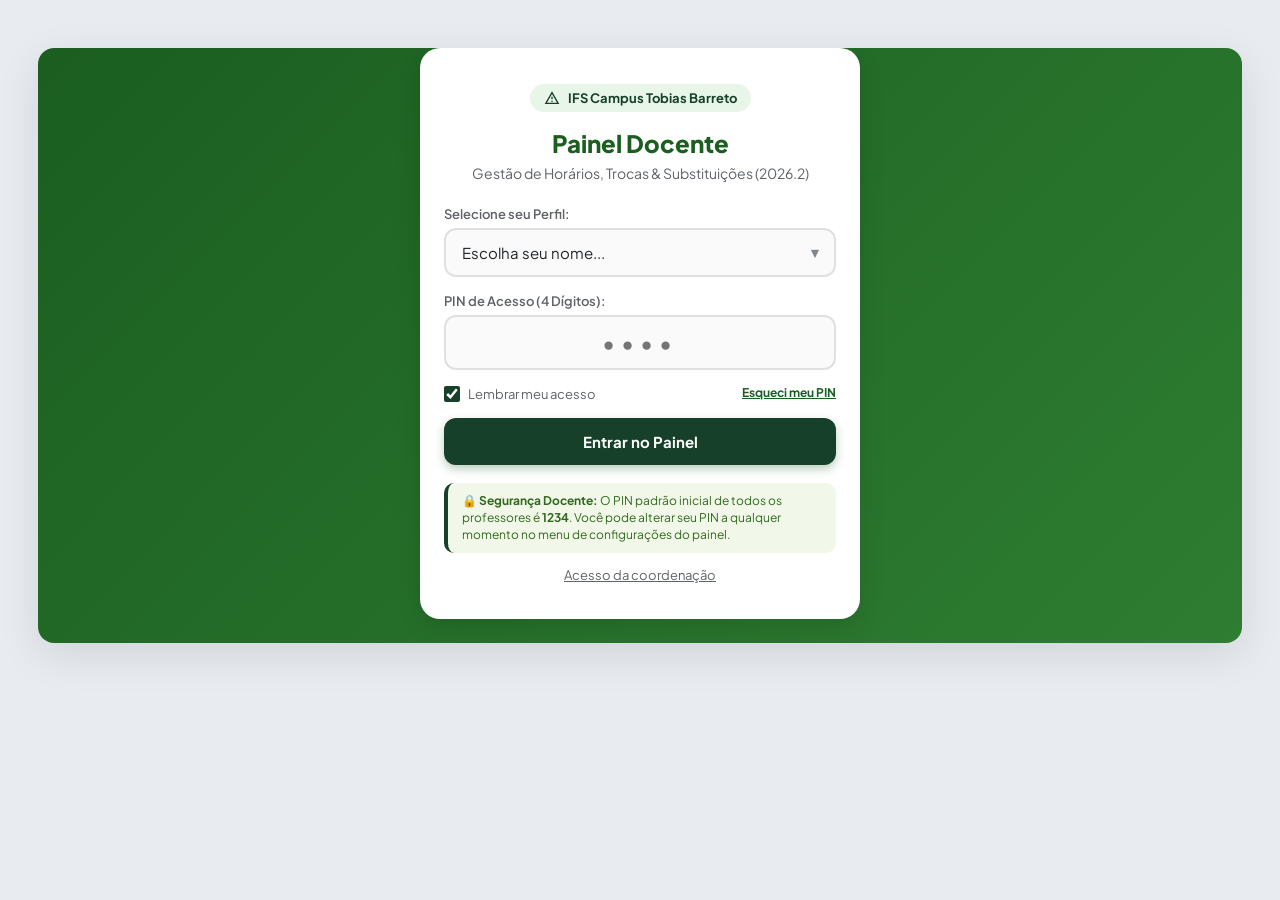
==== index.html @ c9fd5a3e "Nova interface (modelo A institucional): menu lateral, abas e barra inferior responsivos (v4.52) Co-" ====
<!DOCTYPE html>
<html lang="pt-BR">
<head>
  <meta charset="UTF-8">
  <meta name="viewport" content="width=device-width, initial-scale=1.0, maximum-scale=1.0, user-scalable=no, viewport-fit=cover">
  <meta name="theme-color" content="#1b5e20">
  <meta name="apple-mobile-web-app-capable" content="yes">
  <meta name="apple-mobile-web-app-status-bar-style" content="black-translucent">
  <meta name="apple-mobile-web-app-title" content="Horários IFS">
  <title>Painel Docente - IFS Campus Tobias Barreto</title>
  
  <link rel="icon" id="faviconLink" type="image/png" href="./icons/icon-192.png">
  <link rel="manifest" href="./manifest.json">
  <link rel="apple-touch-icon" href="./icons/icon-192.png">
  <link rel="stylesheet" href="./styles.css?v=4.52">
<link rel="preconnect" href="https://fonts.googleapis.com"><link rel="stylesheet" href="https://fonts.googleapis.com/css2?family=Plus+Jakarta+Sans:wght@400;500;600;700;800&display=swap">
</head>
<body>

<div class="app-container">

  <!-- ===================================================================== -->
  <!-- TELA 1: IDENTIFICAÇÃO E LOGIN COM SISTEMA DE PIN                      -->
  <!-- ===================================================================== -->
  <section id="tela-login">
    <div class="login-card">
      <div class="login-badge">
        <svg viewBox="0 0 24 24" fill="currentColor">
          <path d="M12 2L1 21h22L12 2zm0 3.99L19.53 19H4.47L12 5.99zM11 10h2v4h-2zm0 6h2v2h-2z"/>
        </svg>
        <span>IFS Campus Tobias Barreto</span>
      </div>
      
      <h1 class="login-title">Painel Docente</h1>
      <p class="login-subtitle">Gestão de Horários, Trocas & Substituições (2026.2)</p>

      <div id="erroLogin" class="error-text"></div>

      <div class="form-group">
        <label class="form-label" for="loginProf">Selecione seu Perfil:</label>
        <div class="select-wrapper">
          <select id="loginProf" class="custom-select">
            <option value="" disabled selected>Escolha seu nome...</option>
            <option value="Eber">Prof. Eber (Você)</option>
            <option value="Adriano">Prof. Adriano</option>
            <option value="Alex">Prof. Alex</option>
            <option value="Alyrio">Prof. Alyrio</option>
            <option value="Ângelo">Prof. Ângelo</option>
            <option value="Christiano">Prof. Christiano</option>
            <option value="Claifton">Prof. Claifton</option>
            <option value="Elliot">Prof. Elliot</option>
            <option value="Emerson">Prof. Emerson</option>
            <option value="Érica Delfino">Profa. Érica Delfino</option>
            <option value="Eric">Prof. Eric</option>
            <option value="Felippe">Prof. Felippe</option>
            <option value="Fernanda">Profa. Fernanda</option>
            <option value="Grayce">Profa. Grayce</option>
            <option value="Pedro Ernesto">Prof. Pedro Ernesto</option>
            <option value="Pedro Goes">Prof. Pedro Goes</option>
            <option value="Luiz Rafael Freitas">Prof. Luiz Rafael Freitas</option>
            <option value="Raisa">Profa. Raisa</option>
            <option value="Sanderson">Prof. Sanderson</option>
            <option value="Sérgio">Prof. Sérgio</option>
            <option value="Vinicius">Prof. Vinicius</option>
            <option value="Vitor">Prof. Vitor</option>
            <option value="Weder">Prof. Weder</option>
            <option value="Welkson">Prof. Welkson</option>
          </select>
        </div>
      </div>

      <div class="form-group">
        <label class="form-label" for="pinInput">PIN de Acesso (4 Dígitos):</label>
        <div class="pin-field-container">
          <input type="password" id="pinInput" class="pin-input" placeholder="••••" maxlength="6" inputmode="numeric">
          <div style="display: flex; justify-content: space-between; align-items: center; margin-top: 4px;">
            <label class="checkbox-label">
              <input type="checkbox" id="lembrarAcesso" checked>
              <span>Lembrar meu acesso</span>
            </label>
            <button type="button" id="btnEsqueciPin" style="background: none; border: none; color: #1b5e20; font-size: 12px; font-weight: 700; cursor: pointer; text-decoration: underline;">
              Esqueci meu PIN
            </button>
          </div>
        </div>
      </div>

      <button type="button" id="btnLogin" class="btn-primary">Entrar no Painel</button>

      <div class="login-info-box">
        🔒 <strong>Segurança Docente:</strong> O PIN padrão inicial de todos os professores é <strong>1234</strong>. Você pode alterar seu PIN a qualquer momento no menu de configurações do painel.
      </div>
      <p style="text-align:center;margin-top:14px;font-size:13px"><a href="./admin.html" style="color:#5f6368">Acesso da coordenação</a></p>
    </div>
  </section>


  <!-- ===================================================================== -->
  <!-- TELA 2: PAINEL PRINCIPAL DO DOCENTE                                   -->
  <!-- ===================================================================== -->
  <section id="tela-painel">
    
    <!-- Header e Navegação Unificados (Sticky sem sobreposição) -->
    <div class="header-nav-sticky-wrapper">
      <!-- Cabeçalho -->
      <header class="app-header">
        <div class="header-top">
          <div class="brand-info">
            <h1>Painel Docente • IFS</h1>
            <p>Campus Tobias Barreto</p>
          </div>
          
          <div class="user-status">
            <button type="button" id="btnNotificacoesGlobal" class="btn-header-notif" title="Ver Central de Mudanças e Alertas" aria-label="Notificações e Mudanças">
              <span>🔔</span>
              <span id="badgeMudancasGlobal" class="badge-notif-counter" style="display:none;">0</span>
            </button>
            <button type="button" id="btnOpenSettings" class="btn-header-action" title="Configurações e E-mails">⚙️</button>
            <button type="button" id="btnLogout" class="btn-header-action" title="Sair da Conta">Sair</button>
          </div>
        </div>

        <!-- Barra de Sincronização -->
        <div class="sync-bar">
          <div class="sync-status">
            <span id="syncDot" class="sync-dot"></span>
            <span id="syncText">Sincronizado</span>
          </div>
          <div>
            <span id="nomeUsuarioLogado" style="font-weight: 600; margin-right: 6px;">Prof. Eber</span>
            <button type="button" id="btnManualRefresh" class="btn-refresh">Atualizar</button>
          </div>
        </div>
      </header>

      <!-- Banner Global de Alerta -->
      <div id="alertBanner" class="alert-banner">
        <div class="alert-banner-content">
          <div class="alert-pulse-badge" id="countAlertas">0</div>
          <span id="textoAlertBanner">Aulas disponíveis para substituição!</span>
        </div>
        <button type="button" id="btnVerAlertas" class="btn-view-alert">Ver Aulas</button>
      </div>

      <!-- Navegação por Abas (Tabs) -->
      <nav class="tab-navigation">
        <button type="button" class="tab-btn active" data-tab="tab-minha">
          <span>📅 Minha Grade</span>
        </button>
        <button type="button" class="tab-btn" data-tab="tab-livres">
          <span>🔴 Disponíveis</span>
        </button>
        <button type="button" class="tab-btn" data-tab="tab-banco">
          <span>🏦 Banco de aulas</span>
        </button>
        <button type="button" class="tab-btn" data-tab="tab-trocas">
          <span>🔄 Trocas & Reposições</span>
          <span class="badge-counter" id="badgeQtdTrocas" style="display:none; background: var(--accent-swap);">0</span>
        </button>
        <button type="button" class="tab-btn" data-tab="tab-turmas">
          <span>🏫 Turmas</span>
        </button>
        <button type="button" class="tab-btn" data-tab="tab-relatorios">
          <span>📊 Relatórios</span>
        </button>
        <button type="button" class="tab-btn" data-tab="tab-emails">
          <span>📧 E-mails & Avisos</span>
          <span class="badge-counter" id="badgeQtdEmails" style="display:none; background: #0288d1;">0</span>
        </button>
      </nav>
    </div>

    <!-- Área de Conteúdo das Abas -->
    <main class="content-area">

      <!-- Legenda de Cores -->
      <div class="legend-box">
        <div class="legend-tag">
          <span class="status-dot dot-green"></span>
          <span>Aula Confirmada</span>
        </div>
        <div class="legend-tag">
          <span class="status-dot dot-red"></span>
          <span>Precisa de Substituto</span>
        </div>
        <div class="legend-tag">
          <span class="status-dot dot-yellow"></span>
          <span>Substituição Assumida</span>
        </div>
        <div class="legend-tag">
          <span class="status-dot dot-purple"></span>
          <span>Troca (Permuta)</span>
        </div>
        <div class="legend-tag">
          <span class="status-dot dot-blue"></span>
          <span>Reposição</span>
        </div>
      </div>

      <!-- ABA 1: MINHA GRADE -->
      <div id="tab-minha" class="tab-pane active">
        <div class="action-bar-top">
          <button type="button" id="btnOpenModalAusenciaMultipla" class="btn-quick-action" style="background: #ffebee; color: #c62828; border: 1px solid #ffcdd2;">
            <span>⚠️ Informar Falta (Múltiplos Tempos)</span>
          </button>
          <button type="button" id="btnOpenModalReposicao" class="btn-quick-action btn-reposicao-trigger">
            <span>➕ Agendar Reposição de Aula</span>
          </button>
        </div>
        <div id="balizadorAula" class="balizador" style="display:none;" aria-live="polite"></div>
        <div id="minhaGradeContainer"></div>
      </div>

      <!-- ABA 2: AULAS DISPONÍVEIS -->
      <div id="tab-livres" class="tab-pane">
        <div id="aulasLivresContainer"></div>
      </div>

      <!-- ABA: BANCO DE AULAS -->
      <div id="tab-banco" class="tab-pane">
        <div id="bancoContainer"></div>
      </div>

      <!-- ABA 3: TROCAS E REPOSIÇÕES -->
      <div id="tab-trocas" class="tab-pane">
        <!-- BARRA RÁPIDA DE AÇÕES -->
        <div class="action-bar-top" style="margin-bottom: 16px;">
          <button type="button" id="btnNovaTrocaTab" class="btn-quick-action" style="background: #ede7f6; color: #7b1fa2; border: 1px solid #d1c4e9;">
            <span>🔄 Propor Troca de Horário (Múltiplos Tempos)</span>
          </button>
          <button type="button" id="btnNovaReposicaoTab" class="btn-quick-action btn-reposicao-trigger">
            <span>📅 Agendar Reposição de Aula</span>
          </button>
        </div>

        <h3 class="day-header">🔄 Propostas de Troca de Horários (Permutas)</h3>
        <div id="trocasContainer"></div>

        <h3 class="day-header" style="margin-top: 24px;">📅 Reposições de Aula Cadastradas</h3>
        <div id="reposicoesContainer"></div>
      </div>

      <!-- ABA 4: GRADE POR TURMA -->
      <div id="tab-turmas" class="tab-pane">
        <div class="form-group" style="margin-bottom: 12px;">
          <label class="form-label" for="filtroTurmaSelect">Filtrar por Turma (Integrado, Subsequente & Graduação):</label>
          <div class="select-wrapper">
            <select id="filtroTurmaSelect" class="custom-select">
              <optgroup label="Cursos Técnicos Integrados (Diurno)">
                <option value="1º DS">1º Desenvolvimento de Sistemas (1º DS)</option>
                <option value="2º DS">2º Desenvolvimento de Sistemas (2º DS)</option>
                <option value="3º DS">3º Desenvolvimento de Sistemas (3º DS)</option>
                <option value="1º ADM">1º Administração (1º ADM)</option>
                <option value="2º ADM">2º Administração (2º ADM)</option>
                <option value="3º ADM">3º Administração (3º ADM)</option>
              </optgroup>
              <optgroup label="Cursos Técnicos Subsequentes (Noturno)">
                <option value="1º Info">1º Semestre Informática (1º Info - Subsequente)</option>
                <option value="3º Info">3º Semestre Informática (3º Info - Subsequente)</option>
                <option value="2º Comércio">2º Semestre Comércio (2º Comércio - Subsequente)</option>
              </optgroup>
              <optgroup label="Curso Superior (Noturno)">
                <option value="Graduação ADM">Bacharelado em Administração (Graduação ADM)</option>
              </optgroup>
            </select>
          </div>
        </div>
        <div id="gradeTurmaContainer"></div>
      </div>

      <!-- ABA 5: RELATÓRIOS & PRESTAÇÃO DE CONTAS -->
      <div id="tab-relatorios" class="tab-pane">
        
        <!-- Cabeçalho Exclusivo para Impressão -->
        <div class="print-only-header">
          <h2 style="font-size: 18px; margin: 0;">INSTITUTO FEDERAL DE SERGIPE - CAMPUS TOBIAS BARRETO</h2>
          <p style="font-size: 13px; margin: 4px 0 0 0;">RELATÓRIO CONSOLIDADO DE HORÁRIOS, SUBSTITUIÇÕES, PERMUTAS E REPOSIÇÕES</p>
          <small id="dataGeracaoRelatorio" style="font-size: 11px;"></small>
        </div>

        <div class="report-header-box">
          <div class="report-header-title">📊 Relatórios & Prestação de Contas</div>
          <div class="report-header-desc">
            Consolidado para a Coordenação Pedagógica, Direção de Ensino e controle de carga horária / RIT.
          </div>
        </div>

        <!-- Indicadores / KPIs -->
        <div class="report-kpis">
          <div class="report-kpi-card kpi-faltas">
            <div class="report-kpi-num" id="kpiTotalFaltas">0</div>
            <div class="report-kpi-title">Ausências</div>
          </div>
          <div class="report-kpi-card kpi-subs">
            <div class="report-kpi-num" id="kpiTotalSubs">0</div>
            <div class="report-kpi-title">Substituições</div>
          </div>
          <div class="report-kpi-card kpi-trocas">
            <div class="report-kpi-num" id="kpiTotalTrocas">0</div>
            <div class="report-kpi-title">Permutas</div>
          </div>
          <div class="report-kpi-card kpi-rep">
            <div class="report-kpi-num" id="kpiTotalRep">0</div>
            <div class="report-kpi-title">Reposições</div>
          </div>
        </div>

        <!-- Barra de Filtros do Relatório -->
        <div class="report-filters-bar">
          <div class="form-group">
            <label class="form-label" for="filtroRelatorioTipo">Tipo de Registro:</label>
            <div class="select-wrapper">
              <select id="filtroRelatorioTipo" class="custom-select">
                <option value="TODOS">Todos os Registros</option>
                <option value="AUSENCIA">⚠️ Ausências / Faltas</option>
                <option value="SUBSTITUICAO">✅ Substituições Assumidas</option>
                <option value="PERMUTA">🔄 Trocas (Permutas)</option>
                <option value="REPOSICAO">📅 Reposições de Aula</option>
              </select>
            </div>
          </div>

          <div class="form-group">
            <label class="form-label" for="filtroRelatorioProf">Filtrar Docente:</label>
            <div class="select-wrapper">
              <select id="filtroRelatorioProf" class="custom-select">
                <option value="TODOS">Todos os Professores</option>
              </select>
            </div>
          </div>

          <div class="form-group">
            <label class="form-label" for="filtroRelatorioTurma">Filtrar Turma:</label>
            <div class="select-wrapper">
              <select id="filtroRelatorioTurma" class="custom-select">
                <option value="TODAS">Todas as Turmas</option>
                <optgroup label="Integrado (Diurno)">
                  <option value="1º DS">1º DS</option>
                  <option value="2º DS">2º DS</option>
                  <option value="3º DS">3º DS</option>
                  <option value="1º ADM">1º ADM</option>
                  <option value="2º ADM">2º ADM</option>
                  <option value="3º ADM">3º ADM</option>
                </optgroup>
                <optgroup label="Subsequente (Noturno)">
                  <option value="1º Info">1º Info (Subsequente)</option>
                  <option value="3º Info">3º Info (Subsequente)</option>
                  <option value="2º Comércio">2º Comércio (Subsequente)</option>
                </optgroup>
                <optgroup label="Superior (Noturno)">
                  <option value="Graduação ADM">Graduação ADM</option>
                </optgroup>
              </select>
            </div>
          </div>
        </div>

        <!-- Ações de Exportação -->
        <div class="report-actions-row">
          <button type="button" id="btnImprimirRelatorio" class="btn-report-action btn-report-print">
            <span>🖨️ Imprimir / Salvar PDF</span>
          </button>
          <button type="button" id="btnExportarCsv" class="btn-report-action btn-report-csv">
            <span>📥 Baixar Planilha (CSV)</span>
          </button>
          <button type="button" id="btnCopiarTabela" class="btn-report-action btn-report-copy">
            <span>📋 Copiar Tabela</span>
          </button>
        </div>

        <!-- Dica de Rolagem para Telas Menores -->
        <div class="table-scroll-hint">
          <span>↔️ Deslize para o lado para visualizar todas as colunas do relatório</span>
        </div>

        <!-- Tabela do Relatório -->
        <div class="report-table-wrapper">
          <table class="report-table">
            <thead>
              <tr>
                <th>Data / Horário</th>
                <th>Tipo</th>
                <th>Docente Titular</th>
                <th>Substituto / Colega</th>
                <th>Turma & Disciplina</th>
                <th>Detalhes / Justificativa</th>
                <th>Status</th>
              </tr>
            </thead>
            <tbody id="tabelaRelatoriosCorpo">
              <!-- Linhas geradas dinamicamente -->
            </tbody>
          </table>
        </div>

        <!-- Assinaturas Formais para Impressão -->
        <div class="print-signatures">
          <div class="signature-line">
            Coordenação de Curso
          </div>
          <div class="signature-line">
            Direção de Ensino (DEN / IFS)
          </div>
        </div>

      </div>

      <!-- ABA 6: CENTRAL DE E-MAILS & NOTIFICAÇÕES -->
      <div id="tab-emails" class="tab-pane">
        <div style="background: white; padding: 12px 14px; border-radius: 12px; margin-bottom: 14px; box-shadow: var(--shadow-sm);">
          <div style="font-size: 13px; font-weight: 700; color: var(--primary-dark); margin-bottom: 4px;">
            📨 Meus avisos
          </div>
          <p style="font-size: 12px; color: var(--text-secondary); line-height: 1.4;">
            Os e-mails que o sistema enviou para você. Arquive os que já viu para deixar a caixa limpa.
          </p>
        </div>
        <div id="emailsLogContainer"></div>
      </div>

    </main>

  </section>

</div>

<!-- ======================================================================= -->
<!-- MODAIS INTELIGENTES                                                     -->
<!-- ======================================================================= -->

<!-- Modal 1: Liberar Aula com Seleção de Múltiplos Tempos e Única Justificativa -->
<div id="modalLiberar" class="modal-overlay">
  <div class="modal-card modal-card-large">
    <div class="modal-header">
      <h3 class="modal-title">⚠️ Informar Ausência / Falta de Aulas</h3>
      <button type="button" class="btn-close-modal">&times;</button>
    </div>
    <div class="modal-body">
      <div class="form-group">
        <label class="form-label" for="selectDiaFalta">Dia da Semana:</label>
        <select id="selectDiaFalta" class="custom-input custom-select"></select>
      </div>

      <div class="form-group">
        <div class="tempos-selection-header">
          <label class="form-label" style="margin-bottom:0;">Selecione os Tempos para a Mesma Justificativa:</label>
          <div class="tempos-quick-actions">
            <button type="button" id="btnMarcarTodosTempos" class="btn-chip-action">Marcar Todos do Dia</button>
            <button type="button" id="btnDesmarcarTodosTempos" class="btn-chip-action">Desmarcar</button>
          </div>
        </div>
        <div id="listaTemposContainer" class="tempos-checklist-container"></div>
        <div id="resumoTemposSelecionados" class="tempos-summary-badge">0 tempos selecionados</div>
      </div>

      <div class="form-group">
        <label class="form-label" for="inputDataFalta">Data da Ausência / Falta:</label>
        <input type="date" id="inputDataFalta" class="custom-input">
      </div>

      <div class="form-group">
        <label class="form-label" for="inputMotivoFalta">Motivo / Justificativa (Única para todos os tempos marcados):</label>
        <input type="text" id="inputMotivoFalta" class="custom-input" placeholder="Ex: Consulta médica, banca examinadora, capacitação, atestado">
      </div>

      <p id="modalLiberarDesc" style="font-size: 11px; color: var(--primary-color); font-weight: 600; margin-top: 6px;"></p>

      <div class="modal-info-box">
        ℹ️ Todos os tempos selecionados serão disponibilizados simultaneamente para substituição e a coordenação pedagógica receberá uma notificação única consolidada.
      </div>
    </div>
    <div class="modal-actions">
      <button type="button" class="btn-secondary btn-cancelar-modal">Cancelar</button>
      <button type="button" id="btnConfirmarLiberar" class="btn-danger">
        <span id="textoBtnConfirmarLiberar">Confirmar Falta</span>
      </button>
    </div>
  </div>
</div>

<!-- Modal 2: Confirmar Assunção de Aula -->
<div id="modalAssumir" class="modal-overlay">
  <div class="modal-card">
    <div class="modal-header">
      <h3 class="modal-title">Assumir Substituição</h3>
      <button type="button" class="btn-close-modal">&times;</button>
    </div>
    <div class="modal-body">
      <p id="modalAssumirTexto"></p>
      <p style="margin-top: 10px; font-size: 12px; color: var(--primary-color);">
        ✅ A coordenação pedagógica e o professor cedente receberão a confirmação imediata por e-mail.
      </p>
    </div>
    <div class="modal-actions">
      <button type="button" class="btn-secondary btn-cancelar-modal">Voltar</button>
      <button type="button" id="btnConfirmarAssumir" class="btn-primary" style="flex:1;">Confirmar Substituição</button>
    </div>
  </div>
</div>

<!-- Modal: Assumir aula sem professor (Banco de aulas) -->
<div id="modalBanco" class="modal-overlay">
  <div class="modal-card">
    <div class="modal-header">
      <h3 class="modal-title">Assumir aula no Banco de aulas</h3>
      <button type="button" class="btn-close-modal">&times;</button>
    </div>
    <div class="modal-body">
      <p id="modalBancoTexto" style="margin-bottom: 12px;"></p>
      <div class="form-group">
        <label for="selectDataBanco" class="form-label">Em que dia você vai ministrar?</label>
        <select id="selectDataBanco" class="custom-input custom-select"></select>
      </div>
      <div class="form-group">
        <label for="inputObsBanco" class="form-label">Observação (opcional)</label>
        <input type="text" id="inputObsBanco" class="custom-input" maxlength="120" placeholder="Ex: conteúdo que vou trabalhar">
      </div>
      <p style="margin-top: 8px; font-size: 12px; color: var(--primary-color);">
        A coordenação confirma o pedido. Depois da confirmação, cada tempo vira 1 crédito no seu banco de aulas.
      </p>
    </div>
    <div class="modal-actions">
      <button type="button" class="btn-secondary btn-cancelar-modal">Voltar</button>
      <button type="button" id="btnConfirmarBanco" class="btn-primary" style="flex:1;">Enviar pedido</button>
    </div>
  </div>
</div>

<!-- Modal 3: Propor Troca de Horário (Permuta de Múltiplos Tempos) -->
<div id="modalTroca" class="modal-overlay">
  <div class="modal-card modal-card-large">
    <div class="modal-header">
      <h3 class="modal-title">🔄 Propor Permuta de Horários (Múltiplos Tempos)</h3>
      <button type="button" class="btn-close-modal">&times;</button>
    </div>
    <div class="modal-body">
      <!-- Seção 1: Minhas Aulas a Ceder -->
      <div class="swap-section-card">
        <div class="swap-section-title">
          <span>📤 1. Suas Aulas a Serem Cedidas</span>
          <span class="badge-count-swap" id="badgeMinhasAulasCedidas">0 tempos</span>
        </div>
        <div class="form-group" style="margin-bottom: 6px;">
          <div class="tempos-selection-header">
            <label class="form-label" for="selectDiaMinhasAulasTroca" style="margin-bottom:0;">Dia da sua grade:</label>
            <div class="tempos-quick-actions">
              <button type="button" id="btnMarcarTodasMinhasTroca" class="btn-chip-action">Marcar Todas</button>
              <button type="button" id="btnDesmarcarTodasMinhasTroca" class="btn-chip-action">Desmarcar</button>
            </div>
          </div>
          <select id="selectDiaMinhasAulasTroca" class="custom-input custom-select" style="margin-bottom:8px;"></select>
          <div id="listaMinhasAulasTroca" class="tempos-checklist-container" style="max-height: 140px;"></div>
        </div>
      </div>

      <!-- Seção 2: Colega e Aulas Desejadas -->
      <div class="swap-section-card" style="margin-top: 12px;">
        <div class="swap-section-title">
          <span>📥 2. Professor Colega e Aulas Desejadas</span>
          <span class="badge-count-swap" id="badgeAulasColegaDesejadas">0 tempos</span>
        </div>
        
        <div class="form-group" style="margin-bottom: 8px;">
          <label class="form-label" for="selectColegaTroca">Com qual professor deseja permutar?</label>
          <select id="selectColegaTroca" class="custom-input custom-select">
            <option value="" disabled selected>Selecione o professor colega...</option>
          </select>
        </div>

        <div id="containerAulasColegaTroca" style="display:none;">
          <div class="tempos-selection-header">
            <label class="form-label" for="selectDiaColegaTroca" style="margin-bottom:0;">Dia da grade do colega:</label>
            <div class="tempos-quick-actions">
              <button type="button" id="btnMarcarTodasColegaTroca" class="btn-chip-action">Marcar Todas</button>
              <button type="button" id="btnDesmarcarTodasColegaTroca" class="btn-chip-action">Desmarcar</button>
            </div>
          </div>
          <select id="selectDiaColegaTroca" class="custom-input custom-select" style="margin-bottom:8px;"></select>
          <div id="listaAulasColegaTroca" class="tempos-checklist-container" style="max-height: 140px;"></div>
        </div>
      </div>

      <!-- Indicador de Balanço / Resumo da Troca -->
      <div id="resumoBalancoTroca" class="swap-balance-indicator">
        ⚖️ Selecione as suas aulas e as aulas do colega para comparar os tempos.
      </div>

      <!-- Seção 3: Data e Justificativa -->
      <div class="form-group" style="margin-top: 10px;">
        <label class="form-label" for="inputDataTroca">Data ou Período Previsto para a Troca:</label>
        <input type="date" id="inputDataTroca" class="custom-input">
      </div>

      <div class="form-group">
        <label class="form-label" for="inputMotivoTroca">Justificativa da Permuta (Única para todos os tempos):</label>
        <input type="text" id="inputMotivoTroca" class="custom-input" placeholder="Ex: Acordo mútuo para participação em evento acadêmico / banca">
      </div>
    </div>
    <div class="modal-actions">
      <button type="button" class="btn-secondary btn-cancelar-modal">Cancelar</button>
      <button type="button" id="btnConfirmarPropostaTroca" class="btn-purple">
        <span id="textoBtnConfirmarPropostaTroca">Enviar Proposta de Troca</span>
      </button>
    </div>
  </div>
</div>

<!-- Modal 4: Agendar Reposição de Aula -->
<div id="modalReposicao" class="modal-overlay">
  <div class="modal-card">
    <div class="modal-header">
      <h3 class="modal-title">Agendar Reposição de Aula</h3>
      <button type="button" class="btn-close-modal">&times;</button>
    </div>
    <div class="modal-body">
      <div class="form-group">
        <label class="form-label" for="selectDisciplinaReposicao">Disciplina / Turma a Repor:</label>
        <div class="select-wrapper">
          <select id="selectDisciplinaReposicao" class="custom-select"></select>
        </div>
      </div>

      <div class="form-group">
        <label class="form-label" for="inputDataReposicao">Data da Reposição (Ex: Sábado Letivo ou Contraturno):</label>
        <input type="date" id="inputDataReposicao" class="custom-input">
      </div>

      <div class="form-group">
        <label class="form-label" for="inputHorarioReposicao">Horário da Reposição:</label>
        <input type="text" id="inputHorarioReposicao" class="custom-input" placeholder="Ex: 08:40 - 10:20 (Manhã) ou 13:30 - 15:10 (Tarde)">
      </div>

      <div class="form-group">
        <label class="form-label" for="inputSalaReposicao">Local / Sala de Aula:</label>
        <input type="text" id="inputSalaReposicao" class="custom-input" placeholder="Ex: Laboratório de Informática 1 / Sala 04">
      </div>

      <div class="form-group">
        <label class="form-label" for="inputMotivoReposicao">Referente à ausência de:</label>
        <input type="text" id="inputMotivoReposicao" class="custom-input" placeholder="Ex: Reposição da aula perdida no dia 15/10">
      </div>
    </div>
    <div class="modal-actions">
      <button type="button" class="btn-secondary btn-cancelar-modal">Cancelar</button>
      <button type="button" id="btnConfirmarReposicao" class="btn-blue">Agendar e Avisar Coordenação</button>
    </div>
  </div>
</div>

<!-- Modal 5: Bloqueio por Conflito de Horário -->
<div id="modalConflito" class="modal-overlay">
  <div class="modal-card" style="border-top: 6px solid var(--accent-color);">
    <div class="modal-header">
      <h3 class="modal-title" style="color: var(--accent-color);">⚠️ Conflito de Horário Detectado</h3>
      <button type="button" class="btn-close-modal">&times;</button>
    </div>
    <div class="modal-body">
      <p id="modalConflitoTexto" style="line-height: 1.5; white-space: pre-line;"></p>
    </div>
    <div class="modal-actions">
      <button type="button" class="btn-primary btn-cancelar-modal" style="width: 100%;">Entendido</button>
    </div>
  </div>
</div>

<!-- Modal: Meu sinal escolar -->
<div id="modalSinal" class="modal-overlay">
  <div class="modal-card">
    <div class="modal-header">
      <h3 class="modal-title">🔔 Meu sinal escolar</h3>
      <button type="button" class="btn-close-modal">&times;</button>
    </div>
    <div class="modal-body">
      <p class="sinal-intro">Avisos discretos no <strong>seu celular</strong> nos horários das suas aulas. Os alunos não ouvem nada.</p>
      <div id="sinalVencido" class="sinal-venc" hidden>⚠️ O período dos toques já terminou. Peça à coordenação para cadastrar o novo período e sincronize o app antes de baixar.</div>
      <div id="sinalResumo" class="sinal-resumo"></div>
      <div id="sinalDias" class="sinal-dias" role="tablist" aria-label="Dia da semana"></div>
      <div id="sinalLista" class="sinal-lista"></div>
      <label class="switch-linha" for="chkSinalNome">
        <span class="switch-texto"><strong>Mostrar turma e disciplina no aviso</strong><small>Desligado, o aviso mostra só "Início da aula", "Troca de aula" e "Fim da aula".</small></span>
        <input type="checkbox" id="chkSinalNome" class="switch-input" role="switch" checked>
        <span class="switch-trilho" aria-hidden="true"></span>
      </label>
      <button type="button" id="btnBaixarSinal" class="btn-primary" style="width: 100%; margin-top: 12px;">Baixar meu sinal (.ics)</button>
      <div class="sinal-como">
        <strong>Como usar</strong>
        <ol>
          <li>Toque em <em>Baixar meu sinal</em>.</li>
          <li>Abra o arquivo baixado e escolha importar no calendário do celular.</li>
          <li>Deixe o celular no modo vibrar durante as aulas.</li>
        </ol>
        <p>Valem até <span id="sinalFim"></span>. Se seu horário mudar, baixe de novo e apague o calendário antigo "Sinal Escolar".</p>
      </div>
    </div>
  </div>
</div>

<!-- Modal 6: Configurações Gerais e E-mails da Coordenação -->
<div id="modalConfig" class="modal-overlay">
  <div class="modal-card">
    <div class="modal-header">
      <h3 class="modal-title">Configurações & Notificações</h3>
      <button type="button" class="btn-close-modal">&times;</button>
    </div>
    <div class="modal-body">

      <h4 style="font-size: 14px; margin-bottom: 6px; color: var(--primary-dark);">🕒 Exibição</h4>
      <label class="switch-linha" for="chkBalizador">
        <span class="switch-texto"><strong>Mostrar a hora da minha aula</strong><small>Quadro no topo de Minha Grade com a aula em andamento ou a próxima.</small></span>
        <input type="checkbox" id="chkBalizador" class="switch-input" role="switch">
        <span class="switch-trilho" aria-hidden="true"></span>
      </label>

      <button type="button" id="btnAbrirSinal" class="btn-primary" style="width: 100%; margin-top: 10px;">🔔 Meu sinal escolar (avisos das aulas)</button>

      <hr style="border: 0; border-top: 1px solid #eee; margin: 16px 0;">

      <h4 style="font-size: 14px; margin-bottom: 6px; color: var(--primary-dark);">📧 Para onde vão os avisos</h4>
      <p style="font-size: 12px; color: var(--text-secondary); margin-bottom: 10px; line-height: 1.4;">
        Faltas, substituições, trocas e reposições geram e-mail automático para você, para a coordenação do curso da turma e para a coordenação geral.
        Os endereços são definidos pela coordenação no painel administrativo.
      </p>
      <dl id="listaDestinosAvisos" class="destinos-avisos"></dl>

      <hr style="border: 0; border-top: 1px solid #eee; margin: 16px 0;">


      <h4 style="font-size: 14px; margin-bottom: 8px; color: var(--primary-dark);">🔑 Alterar meu PIN de Acesso:</h4>
      <div class="form-group">
        <label class="form-label" for="inputPinAtual">PIN Atual:</label>
        <input type="password" id="inputPinAtual" class="custom-input" placeholder="Ex: 1234" maxlength="6" inputmode="numeric">
      </div>
      <div class="form-group">
        <label class="form-label" for="inputNovoPin">Novo PIN:</label>
        <input type="password" id="inputNovoPin" class="custom-input" placeholder="Novo PIN (4 a 6 dígitos)" maxlength="6" inputmode="numeric">
      </div>
      <div class="form-group">
        <label class="form-label" for="inputConfirmaPin">Confirmar Novo PIN:</label>
        <input type="password" id="inputConfirmaPin" class="custom-input" placeholder="Repita o novo PIN" maxlength="6" inputmode="numeric">
      </div>
      <button type="button" id="btnSalvarNovoPin" class="btn-primary" style="width: 100%; margin-top: 4px;">
        💾 Salvar novo PIN
      </button>
      <hr style="border: 0; border-top: 1px solid #eee; margin: 16px 0;">

      <h4 style="font-size: 14px; margin-bottom: 8px; color: var(--primary-dark);">📱 Aplicativo PWA & Atualizações:</h4>
      <p style="font-size: 11px; color: var(--text-muted); margin-bottom: 8px;">
        Se você estiver usando no iPhone ou navegador e novas atualizações não aparecerem de imediato, clique abaixo para descarregar o cache e recarregar a versão mais recente:
      </p>
      <button type="button" id="btnForcarAtualizacaoApp" class="btn-secondary" style="width: 100%; margin-bottom: 12px; font-weight: 600; color: #1b5e20;">
        🔄 Atualizar Versão do App (Limpar Cache)
      </button>

      <hr style="border: 0; border-top: 1px solid #eee; margin: 16px 0;">

      <button type="button" id="btnResetarDemo" class="btn-secondary" style="width: 100%; color: #d32f2f;">
        Restaurar Dados Originais de Demonstração
      </button>
    </div>
    <div class="modal-actions">
      <button type="button" class="btn-secondary btn-cancelar-modal" style="flex:1;">Fechar</button>
    </div>
  </div>
</div>

<!-- Modal 7: Recuperação de PIN -->
<div id="modalEsqueciPin" class="modal-overlay">
  <div class="modal-card">
    <div class="modal-header">
      <h3 class="modal-title">🔑 Recuperação de PIN</h3>
      <button type="button" class="btn-close-modal">&times;</button>
    </div>
    <div class="modal-body">
      <p id="modalEsqueciPinDesc" style="font-weight: 700; color: var(--primary-dark); margin-bottom: 12px;"></p>
      <p style="font-size: 13px; color: var(--text-secondary); line-height: 1.5; margin-bottom: 14px;">
        Ao confirmar, o sistema enviará para o seu e-mail institucional oficial <strong>(@ifs.edu.br)</strong> um <strong>PIN temporário</strong>. Use-o para entrar e depois escolha um PIN novo em ⚙️ Configurações.
      </p>
      <div style="background: #e8f5e9; padding: 10px 12px; border-radius: 8px; font-size: 12px; color: #2e7d32; line-height: 1.4;">
        💡 <em>Dica de Gestão: O Coordenador do Curso também pode consultar ou redefinir seu PIN a qualquer momento na aba "Professores" da planilha oficial no Google Sheets.</em>
      </div>
    </div>
    <div class="modal-actions">
      <button type="button" class="btn-secondary btn-cancelar-modal">Cancelar</button>
      <button type="button" id="btnConfirmarRecuperarPin" class="btn-primary" style="flex:1;">Enviar PIN temporário</button>
    </div>
  </div>
</div>

<!-- Modal 8: Central de Mudanças e Alertas (Mobile & Tablet) -->
<div id="modalMudancasAlertas" class="modal-overlay">
  <div class="modal-card modal-card-large">
    <div class="modal-header">
      <h3 class="modal-title">🔔 Central de Mudanças & Alertas</h3>
      <button type="button" class="btn-close-modal">&times;</button>
    </div>
    <div class="modal-body" id="corpoModalMudancas">
      <!-- Preenchido dinamicamente via JS -->
    </div>
    <div class="modal-actions">
      <button type="button" class="btn-primary btn-cancelar-modal" style="width: 100%;">Fechar</button>
    </div>
  </div>
</div>

<!-- Toast de Notificações -->
<div id="toast">Notificação</div>

<script src="./sinal.js?v=4.52"></script>
<script src="./api.js?v=4.52"></script>
<script src="./app.js?v=4.52"></script>

</body>
</html>
---- styles.css ----
/* ==========================================================================
   PAINEL DOCENTE - IFS CAMPUS TOBIAS BARRETO
   Estilos CSS Modernos, Responsivos e Otimizados para Mobile (PWA) e Desktop
   ========================================================================== */

:root {
  --primary-color: #1b5e20;        /* Verde Institucional IFS */
  --primary-dark: #0f3d13;
  --primary-light: #4c8c4a;
  --accent-color: #d32f2f;         /* Vermelho Alerta Falta */
  --accent-warning: #f57c00;       /* Laranja Atenção */
  --accent-assumed: #f9a825;       /* Amarelo/Dourado Substituído */
  --accent-swap: #7b1fa2;          /* Roxo Troca/Permuta */
  --accent-swap-light: #ede7f6;
  --accent-reposicao: #0288d1;     /* Azul Reposição de Aula */
  --accent-reposicao-light: #e1f5fe;
  --bg-color: #f4f6f9;
  --card-bg: #ffffff;
  --text-main: #212529;
  --text-secondary: #5f6368;
  --text-muted: #80868b;
  --border-color: #e0e0e0;
  --border-radius: 12px;
  --shadow-sm: 0 2px 4px rgba(0,0,0,0.06);
  --shadow-md: 0 4px 12px rgba(0,0,0,0.08);
  --shadow-lg: 0 8px 24px rgba(0,0,0,0.12);
  --transition: all 0.2s cubic-bezier(0.4, 0, 0.2, 1);
}

/* Reset e base */
* {
  box-sizing: border-box;
  margin: 0;
  padding: 0;
  font-family: -apple-system, BlinkMacSystemFont, 'Segoe UI', Roboto, Helvetica, Arial, sans-serif;
  -webkit-tap-highlight-color: transparent;
}

body {
  background-color: var(--bg-color);
  color: var(--text-main);
  min-height: 100vh;
  display: flex;
  flex-direction: column;
}

/* Container Principal Responsivo: Celular, Tablet e Computador (PC) */
.app-container {
  width: 100%;
  max-width: 1380px;
  margin: 0 auto;
  background-color: var(--card-bg);
  min-height: 100vh;
  display: flex;
  flex-direction: column;
  position: relative;
  transition: max-width 0.3s ease;
}

@media (min-width: 768px) {
  .app-container {
    width: 95%;
    margin: 16px auto;
    border-radius: 16px;
    box-shadow: 0 8px 30px rgba(0, 0, 0, 0.08);
  }
}

@media (min-width: 1200px) {
  .app-container {
    width: 94%;
    margin: 24px auto;
    border-radius: 20px;
    box-shadow: 0 12px 42px rgba(0, 0, 0, 0.1);
  }
}

/* ==========================================================================
   TELA DE IDENTIFICAÇÃO / LOGIN (COM SISTEMA DE PIN)
   ========================================================================== */
#tela-login {
  display: flex;
  align-items: center;
  justify-content: center;
  flex-grow: 1;
  padding: 24px 16px;
  background: linear-gradient(135deg, #1b5e20 0%, #2e7d32 100%);
}

.login-card {
  background: white;
  width: 100%;
  max-width: 440px;
  padding: 36px 24px;
  border-radius: 20px;
  box-shadow: var(--shadow-lg);
  text-align: center;
  animation: fadeIn 0.3s ease-in;
}

.login-badge {
  display: inline-flex;
  align-items: center;
  gap: 8px;
  background: #e8f5e9;
  color: var(--primary-color);
  padding: 6px 14px;
  border-radius: 20px;
  font-size: 13px;
  font-weight: 700;
  margin-bottom: 16px;
}

.login-badge svg {
  width: 16px;
  height: 16px;
}

.login-title {
  font-size: 24px;
  font-weight: 800;
  color: #1b5e20;
  margin-bottom: 6px;
}

.login-subtitle {
  font-size: 14px;
  color: var(--text-secondary);
  margin-bottom: 24px;
}

.form-group {
  text-align: left;
  margin-bottom: 16px;
}

.form-label {
  display: block;
  font-size: 13px;
  font-weight: 600;
  color: var(--text-secondary);
  margin-bottom: 6px;
}

.custom-select,
.pin-input,
.custom-input {
  width: 100%;
  padding: 13px 16px;
  border: 2px solid #e0e0e0;
  border-radius: 12px;
  font-size: 15px;
  color: var(--text-main);
  background-color: #fafafa;
  outline: none;
  transition: var(--transition);
  -webkit-appearance: none;
  appearance: none;
}

.custom-select:focus,
.pin-input:focus,
.custom-input:focus {
  border-color: var(--primary-color);
  background-color: #fff;
  box-shadow: 0 0 0 3px rgba(27, 94, 32, 0.15);
}

.select-wrapper {
  position: relative;
}

.select-wrapper::after {
  content: '▼';
  font-size: 11px;
  color: var(--text-muted);
  position: absolute;
  right: 16px;
  top: 50%;
  transform: translateY(-50%);
  pointer-events: none;
}

.pin-field-container {
  display: flex;
  flex-direction: column;
  gap: 8px;
}

.pin-input {
  letter-spacing: 6px;
  text-align: center;
  font-size: 20px;
  font-weight: bold;
}

.checkbox-label {
  display: flex;
  align-items: center;
  gap: 8px;
  font-size: 13px;
  color: var(--text-secondary);
  cursor: pointer;
  margin-top: 4px;
}

.checkbox-label input[type="checkbox"] {
  width: 16px;
  height: 16px;
  accent-color: var(--primary-color);
}

.btn-primary {
  width: 100%;
  background-color: var(--primary-color);
  color: white;
  border: none;
  padding: 14px;
  border-radius: 12px;
  font-size: 15px;
  font-weight: 700;
  cursor: pointer;
  box-shadow: 0 4px 10px rgba(27, 94, 32, 0.3);
  transition: var(--transition);
  touch-action: manipulation;
}

.btn-primary:active {
  transform: scale(0.98);
  background-color: var(--primary-dark);
}

.login-info-box {
  margin-top: 18px;
  background-color: #f1f8e9;
  border-radius: 10px;
  padding: 10px 14px;
  font-size: 12px;
  color: #33691e;
  line-height: 1.4;
  border-left: 4px solid var(--primary-color);
  text-align: left;
}

.error-text {
  color: var(--accent-color);
  font-size: 13px;
  font-weight: 600;
  margin-bottom: 12px;
  display: none;
  background: #ffebee;
  padding: 8px 12px;
  border-radius: 8px;
}

/* ==========================================================================
   TELA PRINCIPAL DO PAINEL DOCENTE
   ========================================================================== */
#tela-painel {
  display: none;
  flex-direction: column;
  flex-grow: 1;
}

/* Container Fixo Unificado: Header + Banner + Abas (Elimina 100% qualquer sobreposição) */
.header-nav-sticky-wrapper {
  position: sticky;
  top: 0;
  z-index: 100;
  background: white;
  width: 100%;
  box-shadow: 0 2px 10px rgba(0, 0, 0, 0.08);
}

@media (min-width: 768px) {
  .header-nav-sticky-wrapper {
    border-top-left-radius: 16px;
    border-top-right-radius: 16px;
    overflow: hidden;
  }
}

@media (min-width: 1200px) {
  .header-nav-sticky-wrapper {
    border-top-left-radius: 20px;
    border-top-right-radius: 20px;
  }
}

/* Cabeçalho */
.app-header {
  background: linear-gradient(135deg, #1b5e20 0%, #2e7d32 100%);
  color: white;
  padding: 12px 16px;
  /* iPhone: o app ocupa a tela toda (barra translúcida); empurra o cabeçalho para baixo do relógio/Dynamic Island */
  padding-top: calc(12px + env(safe-area-inset-top, 0px));
  padding-left: calc(16px + env(safe-area-inset-left, 0px));
  padding-right: calc(16px + env(safe-area-inset-right, 0px));
}

@media (min-width: 768px) {
  .app-header {
    padding: 16px 24px;
    padding-top: calc(16px + env(safe-area-inset-top, 0px));
  }
}

.header-top {
  display: flex;
  justify-content: space-between;
  align-items: center;
  margin-bottom: 8px;
}

.brand-info h1 {
  font-size: 18px;
  font-weight: 800;
  letter-spacing: -0.3px;
}

@media (min-width: 768px) {
  .brand-info h1 {
    font-size: 22px;
  }
}

.brand-info p {
  font-size: 12px;
  opacity: 0.9;
}

@media (min-width: 768px) {
  .brand-info p {
    font-size: 13px;
  }
}

.user-status {
  display: flex;
  align-items: center;
  gap: 10px;
}

.user-avatar {
  background: rgba(255,255,255,0.22);
  color: white;
  padding: 6px 12px;
  border-radius: 20px;
  font-size: 13px;
  font-weight: 700;
  letter-spacing: 0.5px;
}

.btn-header-action {
  background: rgba(255,255,255,0.18);
  color: white;
  border: 1px solid rgba(255,255,255,0.3);
  padding: 6px 12px;
  border-radius: 8px;
  font-size: 13px;
  font-weight: 600;
  cursor: pointer;
  transition: var(--transition);
}

.btn-header-action:hover {
  background: rgba(255,255,255,0.28);
}

.btn-header-action:active {
  background: rgba(255,255,255,0.35);
}

.btn-header-notif {
  position: relative;
  background: rgba(255, 255, 255, 0.2);
  color: white;
  border: 1px solid rgba(255, 255, 255, 0.35);
  width: 36px;
  height: 36px;
  border-radius: 50%;
  display: flex;
  align-items: center;
  justify-content: center;
  cursor: pointer;
  font-size: 16px;
  transition: var(--transition);
  padding: 0;
}

.btn-header-notif:hover {
  background: rgba(255, 255, 255, 0.3);
  transform: scale(1.06);
}

.btn-header-notif:active {
  transform: scale(0.95);
}

.badge-notif-counter {
  position: absolute;
  top: -4px;
  right: -4px;
  background: #d32f2f;
  color: white;
  font-size: 11px;
  font-weight: 800;
  min-width: 18px;
  height: 18px;
  line-height: 18px;
  padding: 0 4px;
  border-radius: 9px;
  border: 2px solid #1b5e20;
  text-align: center;
  box-shadow: 0 2px 5px rgba(0,0,0,0.3);
  animation: pulse-badge-red 2s infinite;
  display: inline-flex;
  align-items: center;
  justify-content: center;
}

@keyframes pulse-badge-red {
  0% { transform: scale(1); box-shadow: 0 0 0 0 rgba(211, 47, 47, 0.7); }
  70% { transform: scale(1.12); box-shadow: 0 0 0 6px rgba(211, 47, 47, 0); }
  100% { transform: scale(1); box-shadow: 0 0 0 0 rgba(211, 47, 47, 0); }
}

/* Barra de Status e Sincronização */
.sync-bar {
  display: flex;
  justify-content: space-between;
  align-items: center;
  background: rgba(0,0,0,0.15);
  padding: 6px 12px;
  border-radius: 8px;
  font-size: 12px;
  margin-top: 6px;
}

@media (min-width: 768px) {
  .sync-bar {
    font-size: 13px;
    padding: 7px 16px;
  }
}

.sync-status {
  display: flex;
  align-items: center;
  gap: 8px;
}

.sync-dot {
  width: 9px;
  height: 9px;
  border-radius: 50%;
  background-color: #69f0ae;
  display: inline-block;
  transition: background-color 0.3s ease;
}

.sync-dot.online {
  background-color: #69f0ae;
}

.sync-dot.local {
  background-color: #ffab00;
}

.sync-dot.updating {
  background-color: #ffd600;
  animation: pulse 1s infinite;
}

.btn-refresh {
  background: none;
  border: none;
  color: white;
  font-size: 12px;
  font-weight: 600;
  cursor: pointer;
  text-decoration: underline;
  opacity: 0.95;
}

/* Banner de Alerta Global */
.alert-banner {
  background: linear-gradient(90deg, #d32f2f, #b71c1c);
  color: white;
  padding: 12px 18px;
  display: none;
  align-items: center;
  justify-content: space-between;
  box-shadow: 0 2px 8px rgba(211, 47, 47, 0.3);
  animation: slideDown 0.3s ease-out;
}

.alert-banner-content {
  display: flex;
  align-items: center;
  gap: 12px;
  font-size: 14px;
  font-weight: 600;
}

.alert-pulse-badge {
  background: white;
  color: #d32f2f;
  border-radius: 50%;
  width: 24px;
  height: 24px;
  display: flex;
  align-items: center;
  justify-content: center;
  font-size: 13px;
  font-weight: 800;
  animation: pulse 1.5s infinite;
}

.btn-view-alert {
  background: white;
  color: #d32f2f;
  border: none;
  padding: 6px 14px;
  border-radius: 8px;
  font-size: 12px;
  font-weight: 700;
  cursor: pointer;
  white-space: nowrap;
}

/* Navegação por Abas (Segmented Pill Bar Moderna e Equilibrada) */
.tab-navigation {
  display: flex;
  align-items: center;
  background: #ffffff;
  border-bottom: 1px solid var(--border-color);
  padding: 8px 12px;
  gap: 8px;
  overflow-x: auto;
  -webkit-overflow-scrolling: touch;
  scrollbar-width: none;
  -ms-overflow-style: none;
}

.tab-navigation::-webkit-scrollbar {
  display: none;
}

@media (min-width: 960px) {
  .tab-navigation {
    justify-content: center;
    gap: 10px;
    padding: 10px 24px;
  }
}

.tab-btn {
  flex: 0 0 auto;
  display: inline-flex;
  align-items: center;
  justify-content: center;
  gap: 7px;
  padding: 8px 14px;
  background: #f8fafc;
  color: #475569;
  border: 1px solid #e2e8f0;
  border-radius: 10px;
  font-size: 13px;
  font-weight: 600;
  cursor: pointer;
  white-space: nowrap;
  transition: all 0.2s cubic-bezier(0.4, 0, 0.2, 1);
  min-height: 38px;
  user-select: none;
}

@media (min-width: 768px) {
  .tab-btn {
    font-size: 13.5px;
    padding: 9px 16px;
    min-height: 40px;
    gap: 8px;
  }
}

@media (min-width: 1200px) {
  .tab-btn {
    font-size: 14px;
    padding: 10px 18px;
  }
}

.tab-btn:hover {
  color: var(--primary-color);
  background: #f1f8e9;
  border-color: #c8e6c9;
}

.tab-btn.active {
  color: var(--primary-color);
  background: #e8f5e9;
  border-color: #81c784;
  font-weight: 700;
  box-shadow: 0 2px 6px rgba(27, 94, 32, 0.12);
}

.badge-counter {
  background: var(--accent-color);
  color: white;
  padding: 2px 7px;
  border-radius: 10px;
  font-size: 11px;
  font-weight: bold;
}

/* Área de Conteúdo */
.content-area {
  padding: 16px;
  flex-grow: 1;
  background-color: var(--bg-color);
}

@media (min-width: 768px) {
  .content-area {
    padding: 24px 28px;
  }
}

@media (min-width: 1200px) {
  .content-area {
    padding: 28px 36px;
  }
}

.tab-pane {
  display: none;
}

.tab-pane.active {
  display: block;
}

/* Barra de Ações Rápidas do Topo */
.action-bar-top {
  display: flex;
  gap: 12px;
  margin-bottom: 16px;
}

.btn-quick-action {
  flex: 1;
  padding: 12px 16px;
  border-radius: 10px;
  border: none;
  font-size: 14px;
  font-weight: 700;
  cursor: pointer;
  display: flex;
  align-items: center;
  justify-content: center;
  gap: 8px;
  transition: var(--transition);
  box-shadow: var(--shadow-sm);
}

.btn-reposicao-trigger {
  background-color: var(--accent-reposicao-light);
  color: var(--accent-reposicao);
  border: 1px solid #b3e5fc;
}

.btn-reposicao-trigger:hover {
  background-color: var(--accent-reposicao);
  color: white;
}

/* Legenda de Cores */
.legend-box {
  display: flex;
  flex-wrap: wrap;
  justify-content: center;
  align-items: center;
  gap: 10px;
  background: white;
  padding: 12px 16px;
  border-radius: var(--border-radius);
  margin-bottom: 18px;
  box-shadow: var(--shadow-sm);
  border: 1px solid var(--border-color);
  font-size: 12px;
  font-weight: 600;
  text-align: center;
}

@media (min-width: 768px) {
  .legend-box {
    justify-content: center;
    font-size: 13px;
    gap: 14px;
    padding: 12px 20px;
  }
  .legend-tag {
    padding: 6px 14px;
  }
}

.legend-tag {
  display: inline-flex;
  align-items: center;
  gap: 7px;
  background: #f8fafc;
  border: 1px solid #e2e8f0;
  padding: 5px 12px;
  border-radius: 20px;
  transition: all 0.2s ease;
  user-select: none;
}

.legend-tag:hover {
  background: #f1f5f9;
  border-color: #cbd5e1;
}

.status-dot {
  width: 10px;
  height: 10px;
  border-radius: 50%;
}

.dot-green { background-color: var(--primary-light); }
.dot-red { background-color: var(--accent-color); }
.dot-yellow { background-color: var(--accent-assumed); }
.dot-purple { background-color: var(--accent-swap); }
.dot-blue { background-color: var(--accent-reposicao); }

/* Título de Dia da Semana */
.day-header {
  font-size: 16px;
  font-weight: 800;
  color: var(--primary-dark);
  margin: 22px 0 12px 0;
  display: flex;
  align-items: center;
  gap: 10px;
}

.day-header::after {
  content: '';
  flex-grow: 1;
  height: 1px;
  background-color: #cbd5e1;
}

/* Grade Responsiva de Cards de Aulas e Trocas */
.cards-grid {
  display: grid;
  grid-template-columns: 1fr;
  gap: 14px;
  margin-bottom: 20px;
}

@media (min-width: 680px) {
  .cards-grid {
    grid-template-columns: repeat(2, 1fr);
    gap: 16px;
  }
}

@media (min-width: 1100px) {
  .cards-grid {
    grid-template-columns: repeat(3, 1fr);
    gap: 18px;
  }
}

/* ==========================================================================
   CARDS DE HORÁRIO / AULA
   ========================================================================== */
.class-card {
  background: white;
  border-radius: var(--border-radius);
  margin-bottom: 0;
  padding: 16px 18px;
  box-shadow: var(--shadow-sm);
  border-left: 6px solid #ccc;
  transition: var(--transition);
  position: relative;
  display: flex;
  flex-direction: column;
  justify-content: space-between;
}

.class-card:hover {
  box-shadow: var(--shadow-md);
  transform: translateY(-2px);
}

/* Estados e Cores dos Cards */
.class-card.normal {
  border-left-color: var(--primary-light);
  background: linear-gradient(to right, #fbfdfb, #ffffff);
}

.class-card.alert {
  border-left-color: var(--accent-color);
  background: #fffafa;
  box-shadow: 0 2px 8px rgba(211, 47, 47, 0.15);
}

.class-card.assumed {
  border-left-color: var(--accent-assumed);
  background: #fffdf5;
}

.class-card.reposicao {
  border-left-color: var(--accent-reposicao);
  background: #f0f9ff;
}

.class-card.swap-pending {
  border-left-color: var(--accent-swap);
  background: #faf5ff;
}

.card-top {
  display: flex;
  justify-content: space-between;
  align-items: center;
  margin-bottom: 6px;
}

.card-time {
  font-size: 14px;
  font-weight: 700;
  color: #1e293b;
  display: flex;
  align-items: center;
  gap: 6px;
}

.card-badge-room {
  background: #f1f5f9;
  color: #1e293b;
  padding: 4px 10px;
  border-radius: 6px;
  font-size: 12px;
  font-weight: 800;
  border: 1px solid #e2e8f0;
}

.card-title {
  font-size: 17px;
  font-weight: 800;
  color: #0f172a;
  margin-bottom: 6px;
  line-height: 1.35;
}

.card-subtitle {
  font-size: 14px;
  color: #475569;
  font-weight: 500;
  margin-bottom: 12px;
  line-height: 1.4;
}

.card-note {
  font-size: 13px;
  font-weight: 600;
  color: #d97706;
  margin-bottom: 12px;
  line-height: 1.4;
}

/* Fileira de Ações no Card */
.card-actions-row {
  display: flex;
  gap: 10px;
  margin-top: 4px;
}

.btn-card {
  width: 100%;
  padding: 10px;
  border-radius: 8px;
  font-size: 12px;
  font-weight: 700;
  cursor: pointer;
  border: none;
  transition: var(--transition);
  display: flex;
  align-items: center;
  justify-content: center;
  gap: 6px;
  touch-action: manipulation;
}

.btn-card:active {
  transform: scale(0.98);
}

.btn-card-release {
  background-color: #f1f3f4;
  color: #5f6368;
  border: 1px solid #dadce0;
}

.btn-card-release:hover {
  background-color: #ffebee;
  color: var(--accent-color);
  border-color: #ffcdd2;
}

.btn-card-swap {
  background-color: var(--accent-swap-light);
  color: var(--accent-swap);
  border: 1px solid #d1c4e9;
}

.btn-card-swap:hover {
  background-color: var(--accent-swap);
  color: white;
}

.btn-card-take {
  background-color: var(--accent-color);
  color: white;
  box-shadow: 0 2px 6px rgba(211, 47, 47, 0.3);
}

.btn-card-take:hover {
  background-color: #b71c1c;
}

.btn-card-cancel {
  background-color: #fff3e0;
  color: #e65100;
  border: 1px solid #ffe082;
}

.btn-card-static {
  background-color: #fff8e1;
  color: #f57f17;
  border: 1px dashed #ffd54f;
  cursor: default;
  pointer-events: none;
}

/* ==========================================================================
   CARDS DE E-MAILS E NOTIFICAÇÕES (CENTRAL DE AVISOS)
   ========================================================================== */
.email-log-item {
  background: white;
  border-radius: var(--border-radius);
  padding: 14px 16px;
  margin-bottom: 10px;
  box-shadow: var(--shadow-sm);
  border: 1px solid var(--border-color);
}

.email-log-top {
  display: flex;
  justify-content: space-between;
  align-items: center;
  margin-bottom: 6px;
}

.email-tag {
  padding: 2px 8px;
  border-radius: 4px;
  font-size: 11px;
  font-weight: 800;
}

.email-tag.AUSENCIA { background: #ffebee; color: #d32f2f; }
.email-tag.SUBSTITUICAO { background: #e8f5e9; color: #1b5e20; }
.email-tag.PERMUTA_PROPOSTA,
.email-tag.PERMUTA_ACEITA { background: #ede7f6; color: #7b1fa2; }
.email-tag.REPOSICAO { background: #e1f5fe; color: #0288d1; }

.email-log-date {
  font-size: 11px;
  color: var(--text-muted);
}

.email-log-subject {
  font-size: 13px;
  font-weight: 700;
  color: var(--text-main);
  margin-bottom: 4px;
}

.email-log-dest {
  font-size: 12px;
  color: var(--text-secondary);
}

.avisos-barra { display: flex; justify-content: space-between; align-items: center; gap: 10px; flex-wrap: wrap; font-size: 12px; color: var(--text-secondary); margin: 0 2px 10px; }
.avisos-acoes { display: flex; gap: 14px; }
.avisos-link { border: 0; background: none; padding: 4px 0; color: var(--primary-color); font-size: 12.5px; font-weight: 700; cursor: pointer; }
.avisos-link:hover { text-decoration: underline; }
.email-log-rodape { display: flex; justify-content: space-between; align-items: center; gap: 10px; margin-top: 6px; }
.email-log-status.erro { color: #c62828; }
.email-tag:not(.AUSENCIA):not(.SUBSTITUICAO):not(.PERMUTA_PROPOSTA):not(.REPOSICAO) { background: #eef0f2; color: #5f6368; }
.email-log-status {
  display: inline-flex;
  align-items: center;
  gap: 4px;
  font-size: 11px;
  color: #2e7d32;
  font-weight: 600;
  margin-top: 6px;
}

/* ==========================================================================
   BOX DE COMPARAÇÃO DE PERMUTA
   ========================================================================== */
.swap-comparison-card {
  background: #fbf9ff;
  border: 2px dashed #d1c4e9;
  border-radius: 12px;
  padding: 14px;
  margin: 14px 0;
}

.swap-side {
  margin-bottom: 10px;
}

.swap-side-title {
  font-size: 11px;
  font-weight: 800;
  text-transform: uppercase;
  color: var(--accent-swap);
  margin-bottom: 4px;
}

.swap-side-desc {
  font-size: 13px;
  font-weight: 600;
  color: var(--text-main);
}

/* Estado Vazio */
.empty-state {
  text-align: center;
  padding: 40px 20px;
  color: var(--text-muted);
}

.empty-state-icon {
  font-size: 40px;
  margin-bottom: 12px;
}

.empty-state-text {
  font-size: 15px;
  font-weight: 600;
}

/* ==========================================================================
   MODAIS E POPUPS CUSTOMIZADOS
   ========================================================================== */
.modal-overlay {
  display: none;
  position: fixed;
  top: 0;
  left: 0;
  right: 0;
  bottom: 0;
  background: rgba(0, 0, 0, 0.6);
  z-index: 1000;
  align-items: center;
  justify-content: center;
  padding: 16px;
  backdrop-filter: blur(3px);
  animation: fadeIn 0.2s ease-in;
}

.modal-overlay.active {
  display: flex;
}

.modal-card {
  background: white;
  width: 92%;
  max-width: 560px;
  max-height: 90vh;
  overflow-y: auto;
  border-radius: 18px;
  box-shadow: var(--shadow-lg);
  padding: 24px 20px;
  animation: popIn 0.25s cubic-bezier(0.175, 0.885, 0.32, 1.275);
}

@media (min-width: 768px) {
  .modal-card {
    padding: 30px 28px;
    width: 100%;
  }
}

.modal-header {
  display: flex;
  justify-content: space-between;
  align-items: center;
  margin-bottom: 16px;
}

.modal-title {
  font-size: 18px;
  font-weight: 800;
  color: var(--text-main);
}

.btn-close-modal {
  background: none;
  border: none;
  font-size: 20px;
  color: var(--text-muted);
  cursor: pointer;
  padding: 4px;
}

.modal-body {
  font-size: 14px;
  color: var(--text-secondary);
  margin-bottom: 20px;
}

.modal-actions {
  display: flex;
  gap: 10px;
}

.btn-secondary {
  flex: 1;
  background: #f1f3f4;
  color: var(--text-main);
  border: none;
  padding: 12px;
  border-radius: 8px;
  font-weight: 600;
  cursor: pointer;
}

.btn-danger {
  flex: 1;
  background: var(--accent-color);
  color: white;
  border: none;
  padding: 12px;
  border-radius: 8px;
  font-weight: 700;
  cursor: pointer;
}

.btn-purple {
  flex: 1;
  background: var(--accent-swap);
  color: white;
  border: none;
  padding: 12px;
  border-radius: 8px;
  font-weight: 700;
  cursor: pointer;
}

.btn-blue {
  flex: 1;
  background: var(--accent-reposicao);
  color: white;
  border: none;
  padding: 12px;
  border-radius: 8px;
  font-weight: 700;
  cursor: pointer;
}

/* Toast */
#toast {
  visibility: hidden;
  min-width: 280px;
  max-width: 90%;
  background-color: #323232;
  color: #fff;
  text-align: center;
  border-radius: 10px;
  padding: 14px 20px;
  position: fixed;
  z-index: 2000;
  left: 50%;
  bottom: 24px;
  transform: translateX(-50%);
  font-size: 14px;
  font-weight: 500;
  box-shadow: var(--shadow-lg);
}

#toast.show {
  visibility: visible;
  animation: toastFadeIn 0.3s, toastFadeOut 0.3s 3.2s;
}

/* Animações */
@keyframes fadeIn {
  from { opacity: 0; }
  to { opacity: 1; }
}

@keyframes popIn {
  from { transform: scale(0.92); opacity: 0; }
  to { transform: scale(1); opacity: 1; }
}

@keyframes slideDown {
  from { transform: translateY(-100%); }
  to { transform: translateY(0); }
}

@keyframes pulse {
  0% { transform: scale(1); }
  50% { transform: scale(1.15); }
  100% { transform: scale(1); }
}

@keyframes toastFadeIn {
  from { bottom: 0; opacity: 0; }
  to { bottom: 24px; opacity: 1; }
}

@keyframes toastFadeOut {
  from { bottom: 24px; opacity: 1; }
  to { bottom: 0; opacity: 0; }
}

/* Desktop */
@media (min-width: 768px) {
  body {
    background-color: #e8ecf1;
    padding: 24px 0;
  }
  .app-container {
    border-radius: 16px;
    overflow: hidden;
    min-height: auto;
  }
}

/* ==========================================================================
   ESTILOS DA ABA DE RELATÓRIOS E PRESTAÇÃO DE CONTAS
   ========================================================================== */
.report-header-box {
  background: white;
  border-radius: 14px;
  padding: 18px 22px;
  margin-bottom: 18px;
  box-shadow: var(--shadow-sm);
  border-left: 6px solid var(--primary-color);
}

.report-header-title {
  font-size: 18px;
  font-weight: 800;
  color: var(--primary-dark);
  margin-bottom: 5px;
}

.report-header-desc {
  font-size: 13px;
  color: var(--text-secondary);
  line-height: 1.45;
}

.report-kpis {
  display: grid;
  grid-template-columns: repeat(2, 1fr);
  gap: 12px;
  margin-bottom: 20px;
}

@media (min-width: 680px) {
  .report-kpis {
    grid-template-columns: repeat(4, 1fr);
    gap: 16px;
  }
}

.report-kpi-card {
  background: white;
  padding: 18px 14px;
  border-radius: 14px;
  text-align: center;
  box-shadow: var(--shadow-sm);
  border: 1px solid var(--border-color);
  transition: var(--transition);
}

.report-kpi-card:hover {
  transform: translateY(-2px);
  box-shadow: var(--shadow-md);
}

.report-kpi-num {
  font-size: 30px;
  font-weight: 800;
  margin-bottom: 4px;
}

.report-kpi-title {
  font-size: 12px;
  font-weight: 700;
  color: var(--text-secondary);
  text-transform: uppercase;
  letter-spacing: 0.5px;
}

.report-kpi-card.kpi-faltas .report-kpi-num { color: var(--accent-color); }
.report-kpi-card.kpi-subs .report-kpi-num { color: var(--primary-color); }
.report-kpi-card.kpi-trocas .report-kpi-num { color: var(--accent-swap); }
.report-kpi-card.kpi-rep .report-kpi-num { color: var(--accent-reposicao); }

.report-filters-bar {
  background: white;
  padding: 18px 20px;
  border-radius: 14px;
  margin-bottom: 18px;
  box-shadow: var(--shadow-sm);
  border: 1px solid var(--border-color);
  display: flex;
  flex-direction: column;
  gap: 14px;
}

@media (min-width: 768px) {
  .report-filters-bar {
    display: grid;
    grid-template-columns: repeat(3, 1fr);
    gap: 18px;
    align-items: flex-end;
  }
  .report-filters-bar .form-group {
    margin-bottom: 0;
  }
}

.report-filters-bar .form-label {
  font-size: 13px;
  font-weight: 700;
  color: #334155;
  margin-bottom: 8px;
}

.report-filters-bar .custom-select {
  font-size: 14px;
  font-weight: 500;
  height: 46px;
  padding: 10px 14px;
  border-radius: 10px;
}

.report-actions-row {
  display: flex;
  flex-wrap: wrap;
  gap: 12px;
  margin-bottom: 20px;
}

.btn-report-action {
  flex: 1;
  min-width: 160px;
  padding: 12px 18px;
  border-radius: 10px;
  font-size: 13px;
  font-weight: 700;
  cursor: pointer;
  border: none;
  display: flex;
  align-items: center;
  justify-content: center;
  gap: 8px;
  transition: var(--transition);
  box-shadow: var(--shadow-sm);
}

.btn-report-action:hover {
  transform: translateY(-1px);
  box-shadow: var(--shadow-md);
}

.btn-report-print {
  background: #2e7d32;
  color: white;
}
.btn-report-print:hover { background: #1b5e20; }

.btn-report-csv {
  background: #1565c0;
  color: white;
}
.btn-report-csv:hover { background: #0d47a1; }

.btn-report-copy {
  background: #334155;
  color: white;
}
.btn-report-copy:hover { background: #1e293b; }

/* Dica de rolagem horizontal */
.table-scroll-hint {
  display: flex;
  align-items: center;
  justify-content: center;
  gap: 6px;
  padding: 8px 14px;
  background: #e0f2fe;
  color: #0369a1;
  border-radius: 8px;
  font-size: 12px;
  font-weight: 600;
  margin-bottom: 12px;
}

@media (min-width: 1024px) {
  .table-scroll-hint {
    display: none;
  }
}

.report-table-wrapper {
  background: white;
  border-radius: 14px;
  overflow-x: auto;
  box-shadow: var(--shadow-sm);
  border: 1px solid var(--border-color);
  -webkit-overflow-scrolling: touch;
}

.report-table {
  width: 100%;
  border-collapse: separate;
  border-spacing: 0;
  font-size: 13px;
  text-align: left;
}

.report-table th {
  background: #f8fafc;
  color: #1e293b;
  font-weight: 700;
  font-size: 12px;
  text-transform: uppercase;
  letter-spacing: 0.5px;
  padding: 14px 16px;
  border-bottom: 2px solid #e2e8f0;
  white-space: nowrap;
}

.report-table th:nth-child(1) { min-width: 140px; }
.report-table th:nth-child(2) { min-width: 135px; }
.report-table th:nth-child(3) { min-width: 170px; }
.report-table th:nth-child(4) { min-width: 170px; }
.report-table th:nth-child(5) { min-width: 160px; }
.report-table th:nth-child(6) { min-width: 230px; }
.report-table th:nth-child(7) { min-width: 140px; }

.report-table td {
  padding: 14px 16px;
  border-bottom: 1px solid #f1f5f9;
  color: var(--text-main);
  vertical-align: middle;
}

.report-table tr:hover {
  background: #f8fafc;
}

/* Tipografia e Badges Específicos das Células */
.row-data-main {
  font-size: 14px;
  font-weight: 700;
  color: #0f172a;
}

.row-data-sub {
  font-size: 12px;
  color: #64748b;
  font-weight: 500;
  margin-top: 3px;
}

.prof-name-text {
  font-size: 14px;
  font-weight: 700;
  color: #0f172a;
  white-space: nowrap;
}

.sem-substituto {
  color: #94a3b8;
  font-size: 16px;
  font-weight: 700;
}

.turma-tag {
  display: inline-block;
  background: #e8f5e9;
  color: #166534;
  font-size: 12px;
  font-weight: 800;
  padding: 3px 8px;
  border-radius: 6px;
}

.disc-name {
  font-size: 13px;
  font-weight: 600;
  color: #334155;
  margin-top: 4px;
}

.detalhes-box {
  font-size: 13px;
  color: #334155;
  line-height: 1.45;
  word-break: break-word;
}

.badge-tipo-evento {
  padding: 5px 12px;
  border-radius: 20px;
  font-size: 11px;
  font-weight: 800;
  display: inline-flex;
  align-items: center;
  gap: 5px;
  white-space: nowrap;
}

.badge-tipo-evento.AUSENCIA { background: #ffebee; color: #b91c1c; }
.badge-tipo-evento.SUBSTITUICAO { background: #e8f5e9; color: #15803d; }
.badge-tipo-evento.PERMUTA { background: #ede7f6; color: #6b21a8; }
.badge-tipo-evento.REPOSICAO { background: #e1f5fe; color: #0369a1; }

.report-status-badge {
  padding: 5px 12px;
  border-radius: 20px;
  font-size: 12px;
  font-weight: 700;
  display: inline-block;
  white-space: nowrap;
}

.report-status-badge.badge-status-success {
  background: #dcfce7;
  color: #15803d;
  border: 1px solid #bbf7d0;
}

.report-status-badge.badge-status-warning {
  background: #fef9c3;
  color: #854d0e;
  border: 1px solid #fef08a;
}

.report-status-badge.badge-status-danger {
  background: #fee2e2;
  color: #991b1b;
  border: 1px solid #fecaca;
}

.report-status-badge.badge-status-info {
  background: #e0f2fe;
  color: #0369a1;
  border: 1px solid #bae6fd;
}

.report-status-badge.badge-status-neutral {
  background: #f1f5f9;
  color: #475569;
  border: 1px solid #e2e8f0;
}

/* ==========================================================================
   ESTILOS PARA IMPRESSÃO OFICIAL (RELATÓRIO INSTITUCIONAL)
   ========================================================================== */
@media print {
  body {
    background: white !important;
    padding: 0 !important;
    color: black !important;
  }
  .app-container {
    max-width: 100% !important;
    box-shadow: none !important;
    border-radius: 0 !important;
    overflow: visible !important;
  }
  .header-nav-sticky-wrapper,
  .app-header,
  .alert-banner,
  .tab-navigation,
  .legend-box,
  .action-bar-top,
  .report-filters-bar,
  .report-actions-row,
  .table-scroll-hint,
  .report-header-box,
  .modal-overlay,
  #toast,
  .btn-header-action,
  .sync-bar {
    display: none !important;
  }
  .content-area {
    padding: 0 !important;
    background: white !important;
    overflow: visible !important;
  }
  .tab-pane {
    display: none !important;
  }
  #tab-relatorios {
    display: block !important;
    overflow: visible !important;
  }
  .print-only-header {
    display: block !important;
    text-align: center;
    border-bottom: 2px solid #333;
    padding-bottom: 14px;
    margin-bottom: 20px;
  }
  .report-table-wrapper {
    overflow: visible !important;
    border: none !important;
    box-shadow: none !important;
  }
  .report-table {
    width: 100% !important;
    border-collapse: collapse !important;
  }
  .report-table tr {
    page-break-inside: avoid;
  }
  .report-table th,
  .report-table td {
    border: 1px solid #444 !important;
    padding: 6px 8px !important;
    font-size: 11px !important;
    color: black !important;
  }
  .report-table th {
    background: #f1f5f9 !important;
    -webkit-print-color-adjust: exact;
    print-color-adjust: exact;
  }
  .print-signatures {
    display: flex !important;
    justify-content: space-around;
    margin-top: 50px;
    page-break-inside: avoid;
  }
  .signature-line {
    border-top: 1px solid black;
    width: 240px;
    text-align: center;
    padding-top: 6px;
    font-size: 12px;
  }
}

.print-only-header,
.print-signatures {
  display: none;
}

/* ==========================================================================
   MODAL DE AUSÊNCIA MULTI-TEMPOS E CHECKLIST
   ========================================================================== */
.modal-card-large {
  max-width: 540px !important;
  width: 95% !important;
}

.tempos-selection-header {
  display: flex;
  justify-content: space-between;
  align-items: center;
  margin-bottom: 6px;
}

.tempos-quick-actions {
  display: flex;
  gap: 6px;
}

.btn-chip-action {
  background: #f1f5f9;
  border: 1px solid #cbd5e1;
  border-radius: 4px;
  padding: 4px 10px;
  font-size: 11px;
  font-weight: 700;
  cursor: pointer;
  color: #475569;
  transition: all 0.15s ease;
}

.btn-chip-action:hover {
  background: #e2e8f0;
  color: #0f172a;
}

.tempos-checklist-container {
  display: flex;
  flex-direction: column;
  gap: 8px;
  max-height: 230px;
  overflow-y: auto;
  padding: 8px;
  background: #f8fafc;
  border: 1.5px solid #e2e8f0;
  border-radius: 8px;
}

.tempo-checkbox-item {
  display: flex;
  align-items: center;
  gap: 12px;
  padding: 9px 12px;
  background: #ffffff;
  border: 1.5px solid #e2e8f0;
  border-radius: 8px;
  cursor: pointer;
  transition: all 0.15s ease;
  user-select: none;
}

.tempo-checkbox-item:hover {
  background: #f8fafc;
  border-color: #cbd5e1;
}

.tempo-checkbox-item.selected {
  background: #fef2f2;
  border-color: #f87171;
}

.tempo-checkbox-item input[type="checkbox"] {
  width: 19px;
  height: 19px;
  cursor: pointer;
  accent-color: #dc2626;
  flex-shrink: 0;
}

.tempo-info {
  display: flex;
  flex-direction: column;
  gap: 2px;
  flex: 1;
}

.tempo-row-top {
  display: flex;
  align-items: center;
  gap: 8px;
}

.tempo-horario {
  font-weight: 800;
  color: #1e293b;
  font-size: 13px;
}

.tempo-turma-badge {
  font-weight: 700;
  color: #0369a1;
  background: #e0f2fe;
  padding: 1px 6px;
  border-radius: 4px;
  font-size: 11px;
}

.tempo-disc {
  color: #475569;
  font-size: 12px;
  font-weight: 600;
}

.tempos-summary-badge {
  font-size: 12px;
  font-weight: 700;
  color: #b91c1c;
  margin-top: 6px;
}

.modal-info-box {
  background: #eff6ff;
  border: 1px solid #bfdbfe;
  border-radius: 8px;
  padding: 10px 12px;
  font-size: 12px;
  color: #1e40af;
  line-height: 1.4;
  margin-top: 12px;
}

/* ==========================================================================
   MODAL DE PERMUTA / TROCA MULTI-TEMPOS
   ========================================================================== */
.swap-section-card {
  background: #fdfcff;
  border: 1.5px solid #e9d5ff;
  border-radius: 8px;
  padding: 12px;
}

.swap-section-title {
  display: flex;
  justify-content: space-between;
  align-items: center;
  font-size: 13px;
  font-weight: 700;
  color: #6b21a8;
  margin-bottom: 8px;
}

.badge-count-swap {
  font-size: 11px;
  background: #f3e8ff;
  color: #7e22ce;
  padding: 2px 8px;
  border-radius: 12px;
  font-weight: 700;
}

.swap-balance-indicator {
  background: #faf5ff;
  border: 1px dashed #d8b4fe;
  border-radius: 6px;
  padding: 8px 12px;
  font-size: 12px;
  font-weight: 600;
  color: #6b21a8;
  text-align: center;
  margin-top: 10px;
}

.swap-balance-indicator.balanced {
  background: #f0fdf4;
  border-color: #86efac;
  color: #166534;
}

.btn-purple {
  background: var(--accent-swap);
  color: white;
  border: none;
  border-radius: 8px;
  padding: 10px 18px;
  font-weight: 700;
  cursor: pointer;
  transition: opacity 0.2s;
}

.btn-purple:hover {
  opacity: 0.9;
}

/* ==========================================================================
   MODAL DE CENTRAL DE MUDANÇAS & ALERTAS (MOBILE & TABLET)
   ========================================================================== */
.notif-section-card {
  background: #f8fafc;
  border: 1px solid var(--border-color);
  border-radius: 12px;
  padding: 12px;
  margin-bottom: 12px;
}

.notif-section-card.alert-card {
  border-left: 4px solid #d32f2f;
  background: #fff5f5;
}

.notif-section-card.swap-card {
  border-left: 4px solid var(--accent-swap);
  background: #faf5ff;
}

.notif-section-card.info-card {
  border-left: 4px solid #0288d1;
  background: #f0f9ff;
}

.notif-section-header {
  display: flex;
  justify-content: space-between;
  align-items: center;
  margin-bottom: 8px;
  font-weight: 700;
  font-size: 13px;
}

.notif-item-mini {
  background: white;
  padding: 8px 10px;
  border-radius: 8px;
  border: 1px solid #e2e8f0;
  margin-bottom: 6px;
  font-size: 12px;
  display: flex;
  justify-content: space-between;
  align-items: center;
  gap: 8px;
}

.notif-item-info {
  display: flex;
  flex-direction: column;
  gap: 2px;
}

.notif-item-title {
  font-weight: 700;
  color: #1e293b;
}

.notif-item-subtitle {
  font-size: 11px;
  color: #64748b;
}

.btn-notif-action {
  font-size: 11px;
  font-weight: 700;
  padding: 5px 10px;
  border-radius: 6px;
  border: none;
  cursor: pointer;
  background: #1b5e20;
  color: white;
  white-space: nowrap;
  transition: opacity 0.2s;
}

.btn-notif-action:hover {
  opacity: 0.9;
}



/* Destinatários dos avisos (somente leitura, definidos no painel administrativo) */
.destinos-avisos { margin: 0 0 16px; border: 1px solid var(--border-color); border-radius: 10px; overflow: hidden; }
.destinos-avisos > div { display: flex; flex-direction: column; gap: 1px; padding: 8px 12px; background: #fafbfa; }
.destinos-avisos > div + div { border-top: 1px solid var(--border-color); }
.destinos-avisos dt { font-size: 11.5px; color: var(--text-secondary); }
.destinos-avisos dd { margin: 0; font-size: 13px; font-weight: 600; color: var(--text-main); word-break: break-all; }

/* Balizador da aula (agora / próxima) */
.balizador { margin: 0 0 14px; padding: 14px 16px; border-radius: 14px; background: #eef4ff; border: 1px solid #c9dafc; color: #12315f; }
.balizador-agora { background: #e8f6ec; border-color: #b6e2c3; color: #14532d; }
.balizador-topo { font-size: .78rem; font-weight: 700; letter-spacing: .02em; text-transform: uppercase; opacity: .85; }
.balizador-hora { font-size: 2rem; font-weight: 800; line-height: 1.15; margin: 2px 0; font-variant-numeric: tabular-nums; }
.balizador-desc { font-size: .95rem; font-weight: 600; }
.balizador-desc span { font-weight: 500; opacity: .75; }
.balizador-barra { height: 8px; border-radius: 99px; background: rgba(20,83,45,.15); margin-top: 10px; overflow: hidden; }
.balizador-barra span { display: block; height: 100%; background: #16a34a; border-radius: 99px; }
.balizador-resto { font-size: .8rem; margin-top: 4px; font-weight: 600; }

.balizador { position: relative; }
.balizador-toggle { font: inherit; font-size: .78rem; font-weight: 600; background: transparent; color: inherit; border: 1px solid currentColor; border-radius: 99px; padding: 3px 10px; opacity: .7; cursor: pointer; }
.balizador-toggle:hover { opacity: 1; }
.balizador-acoes { margin-top: 10px; text-align: right; }
.balizador-mini { background: transparent; border: 0; padding: 0; margin-bottom: 10px; color: #12315f; }
.balizador-toggle { display: inline-flex; align-items: center; gap: 6px; }
.balizador-toggle .ico-olho { flex: none; }

/* Interruptor (configurações) */
.switch-linha { display: flex; align-items: center; justify-content: space-between; gap: 14px; cursor: pointer; padding: 4px 0; }
.switch-texto { display: flex; flex-direction: column; gap: 2px; font-size: 14px; }
.switch-texto small { font-size: 12px; color: var(--text-secondary); line-height: 1.35; }
.switch-input { position: absolute; opacity: 0; pointer-events: none; }
.switch-trilho { flex: none; width: 44px; height: 26px; border-radius: 99px; background: #c9ced6; position: relative; transition: background .2s; }
.switch-trilho::after { content: ""; position: absolute; top: 3px; left: 3px; width: 20px; height: 20px; border-radius: 50%; background: #fff; box-shadow: 0 1px 3px rgba(0,0,0,.3); transition: transform .2s; }
.switch-input:checked + .switch-trilho { background: #2e7d32; }
.switch-input:checked + .switch-trilho::after { transform: translateX(18px); }
.switch-input:focus-visible + .switch-trilho { outline: 2px solid #1b5e20; outline-offset: 2px; }

/* ---- Banco de aulas (professor) ---- */
.banco-saldo { display: flex; align-items: center; justify-content: space-between; gap: 12px; flex-wrap: wrap; background: linear-gradient(135deg, #1b5e20, #2e7d32); color: #fff; padding: 18px 20px; border-radius: 14px; box-shadow: var(--shadow-sm); }
.banco-saldo-rotulo { font-size: 13px; opacity: .9; font-weight: 600; }
.banco-saldo-num { font-size: 36px; font-weight: 800; line-height: 1.1; letter-spacing: -0.02em; }
.banco-saldo-num small { font-size: 14px; font-weight: 600; opacity: .9; }
.banco-saldo-num.negativo { color: #ffcdd2; }
.banco-saldo-det { font-size: 13px; opacity: .92; }
.banco-ajuda { font-size: 12.5px; color: var(--text-secondary); line-height: 1.5; margin: 10px 2px 4px; }
.banco-titulo { font-size: 14px; font-weight: 800; color: var(--primary-dark); margin: 18px 2px 8px; }
.banco-grupo { background: #fff; border-radius: 12px; box-shadow: var(--shadow-sm); margin-bottom: 10px; overflow: hidden; }
.banco-grupo-nome { padding: 10px 14px; font-size: 13px; font-weight: 800; color: var(--primary-dark); background: #f1f8e9; }
.banco-linha { display: flex; align-items: center; justify-content: space-between; gap: 10px; flex-wrap: wrap; padding: 11px 14px; background: #fff; border-bottom: 1px solid #eef1ec; font-size: 13px; }
.banco-linha:last-child { border-bottom: 0; }
.banco-linha-txt { display: flex; flex-direction: column; gap: 2px; min-width: 0; flex: 1 1 200px; color: var(--text-secondary); }
.banco-linha-txt strong { color: var(--text-primary, #212121); font-size: 13.5px; }
.banco-linha-dir { display: flex; align-items: center; gap: 10px; flex-wrap: wrap; }
.banco-mais { color: #2e7d32; font-size: 16px; }
.banco-menos { color: #c62828; font-size: 16px; }
.banco-neutro { font-size: 12px; color: var(--text-muted); }
.banco-et { font-size: 11px; font-weight: 700; padding: 3px 9px; border-radius: 12px; background: #eee; color: #555; white-space: nowrap; }
.banco-et-pend { background: #fff4d6; color: #8a5a00; }
.banco-et-ok { background: #e8f5e9; color: #1b5e20; }
.banco-et-no { background: #ffebee; color: #c62828; }
.btn-card-primary { background: #2e7d32; color: #fff; border: 0; }

/* almoço e intervalo entre as aulas do dia */
.pausa-faixa { display: flex; align-items: center; justify-content: center; text-align: center; gap: 12px; flex-wrap: wrap; margin: 2px 0 8px; padding: 10px 12px; border-radius: 8px; font-size: 13px; color: #6b5a1e; background: repeating-linear-gradient(135deg, #fbf6e8, #fbf6e8 6px, #f6efd8 6px, #f6efd8 12px); border: 1px dashed #e3d7a8; }
.pausa-faixa strong { color: #3f3510; font-weight: 700; }

/* ---- Sinal escolar ---- */
.sinal-intro { font-size: 13px; color: var(--text-secondary); line-height: 1.45; margin: 0 0 12px; }
.sinal-resumo { display: flex; flex-direction: column; gap: 2px; padding: 12px 14px; border: 1px solid #dde3da; border-radius: 12px; background: #fff; margin-bottom: 12px; }
.sinal-resumo strong { font-size: 18px; color: #0e7490; }
.sinal-resumo span { font-size: 12px; color: var(--text-secondary); }
.sinal-dias { display: flex; flex-wrap: wrap; gap: 8px; margin-bottom: 10px; }
.sinal-dia { min-height: 44px; padding: 0 16px; border-radius: 999px; border: 1px solid #c9d2c6; background: #fff; color: #1b2420; font-size: 14px; font-weight: 600; cursor: pointer; }
.sinal-dia.ativo { background: var(--primary-dark, #1f4d2e); border-color: var(--primary-dark, #1f4d2e); color: #fff; }
.sinal-lista { border: 1px solid #dde3da; border-radius: 12px; background: #fff; overflow: hidden; margin-bottom: 12px; }
.sinal-ev { display: flex; align-items: center; gap: 10px; padding: 10px 12px; border-bottom: 1px solid #edf0ea; font-size: 13px; }
.sinal-ev:last-child { border-bottom: 0; }
.sinal-hora { font-weight: 700; font-size: 15px; width: 46px; flex-shrink: 0; font-variant-numeric: tabular-nums; }
.sinal-tipo { font-size: 12px; font-weight: 700; border-radius: 999px; padding: 3px 9px; background: #eceff0; color: #3b4650; flex-shrink: 0; }
.sinal-inicio .sinal-tipo, .sinal-volta .sinal-tipo { background: #dff0e3; color: #17482a; }
.sinal-troca .sinal-tipo { background: #e6f4f8; color: #0b5a70; }
.sinal-intervalo .sinal-tipo { background: #f6efd8; color: #6b5a1e; }
.sinal-txt { color: var(--text-secondary); line-height: 1.3; min-width: 0; }
.sinal-como { margin-top: 14px; font-size: 12px; line-height: 1.5; color: var(--text-secondary); }
.sinal-como strong { color: #1b2420; font-size: 13px; }
.sinal-como ol { margin: 4px 0 6px; padding-left: 18px; }
.sinal-como p { margin: 0; }
.sinal-venc { background: #fff4d6; border: 1px solid #e3d7a8; color: #6b5a1e; border-radius: 10px; padding: 10px 12px; font-size: 13px; line-height: 1.4; margin-bottom: 12px; }
.sinal-venc[hidden] { display: none; }

#tela-login { padding-top: env(safe-area-inset-top, 0px); }

/* Painel da próxima aula: tudo centralizado */
.balizador { text-align: center; }
.balizador-acoes { text-align: center; }
.balizador-barra { margin-left: auto; margin-right: auto; }

/* ==========================================================================
   NOVA INTERFACE (modelo A · Institucional) — computador, tablet e celular
   ========================================================================== */
@media screen {
  :root {
    --primary-color: #17402a;
    --primary-dark: #0f2d1d;
    --bg-color: #f1f5f0;
    --border-color: #dbe5dc;
    --border-radius: 14px;
    --font-nova: 'Plus Jakarta Sans', -apple-system, BlinkMacSystemFont, 'Segoe UI', Roboto, sans-serif;
  }
  body, button, input, select, textarea { font-family: var(--font-nova); }
  * { font-family: var(--font-nova); }
  .badge-notif-counter { border-color: #17402a; }

  /* Cabeçalho */
  .app-header { background: #17402a; }
  .brand-info h1 { font-weight: 800; letter-spacing: -0.01em; }
  .sync-bar { background: #1f5237; }
  .tab-navigation { background: #17402a; border-bottom: 0; padding: 0 12px; gap: 4px; }
  .header-nav-sticky-wrapper { background: #17402a; }

  /* Abas: estilo "pasta" sobre o verde (tablet/computador sem menu lateral) */
  .tab-btn { background: transparent; border: 0; color: #dcebe0; border-radius: 12px 12px 0 0; min-height: 46px; padding: 12px 16px; font-weight: 700; }
  .tab-btn:hover { background: rgba(255,255,255,.1); color: #fff; border: 0; }
  .tab-btn.active { background: var(--bg-color); color: #17402a; border: 0; box-shadow: none; }

  /* Painel da próxima aula como destaque verde */
  .balizador { background: #17402a; border: 0; color: #fff; border-radius: 18px; padding: 22px 24px; box-shadow: var(--shadow-md); }
  .balizador-agora { background: #2f7d4f; color: #fff; }
  .balizador-topo { color: #bfe0c9; opacity: 1; letter-spacing: .12em; }
  .balizador-hora { font-size: clamp(2.2rem, 7vw, 3.4rem); letter-spacing: -0.03em; }
  .balizador-desc span { color: #bfe0c9; opacity: 1; }
  .balizador-barra { background: rgba(255,255,255,.2); }
  .balizador-barra span { background: #bfe0c9; }
  .balizador-toggle { color: #fff; }
  .balizador-mini { color: #17402a; }

  /* Cartões e ações */
  .class-card { border-radius: 14px; border-color: var(--border-color); box-shadow: none; }
  .class-card:hover { box-shadow: var(--shadow-md); }
  .legend-box { background: #fff; border-color: var(--border-color); }
  .btn-quick-action { border-radius: 12px; min-height: 48px; font-weight: 700; }
  .day-header { color: #17402a; }
  .btn-primary { background-color: #17402a; }
}

/* Celular: barra de navegação fixa embaixo (rola para o lado) */
@media screen and (max-width: 700px) {
  .tab-navigation {
    position: fixed; left: 0; right: 0; bottom: 0; z-index: 120;
    background: #fff; border-top: 1px solid var(--border-color);
    padding: 8px 8px calc(8px + env(safe-area-inset-bottom, 0px));
    gap: 6px; flex-wrap: nowrap; overflow-x: auto; -webkit-overflow-scrolling: touch;
    box-shadow: 0 -4px 14px rgba(0,0,0,.08);
  }
  .tab-btn {
    flex: 0 0 auto; min-height: 44px; padding: 8px 14px; border-radius: 12px;
    background: #f1f5f0; color: #3d4f43; font-size: 13px; font-weight: 700; white-space: nowrap;
  }
  .tab-btn:hover { background: #f1f5f0; color: #3d4f43; }
  .tab-btn.active { background: #17402a; color: #fff; }
  .content-area { padding-bottom: calc(92px + env(safe-area-inset-bottom, 0px)); }
  .header-nav-sticky-wrapper { position: static; }
}

/* Computador largo: menu lateral verde + conteúdo à direita */
@media screen and (min-width: 1100px) {
  #tela-painel[style*="flex"] { display: grid !important; grid-template-columns: 252px minmax(0, 1fr); grid-template-rows: auto auto 1fr; min-height: 100vh; }
  .header-nav-sticky-wrapper { display: contents; }
  .tab-navigation {
    grid-column: 1; grid-row: 1 / span 3; position: sticky; top: 0; align-self: start; height: 100vh;
    flex-direction: column; flex-wrap: nowrap; justify-content: flex-start; align-items: stretch;
    padding: 96px 16px 20px; gap: 4px; background: #17402a; overflow-y: auto;
  }
  .tab-btn { justify-content: flex-start; border-radius: 10px; padding: 12px 14px; min-height: 46px; font-size: 14px; }
  .tab-btn.active { background: #fff; color: #17402a; }
  .app-header { grid-column: 2; grid-row: 1; background: #fff; color: #14211a; padding: 22px 36px 8px; border-bottom: 1px solid var(--border-color); }
  .brand-info h1 { color: #14211a; font-size: 24px; }
  .brand-info p { color: #44554b; opacity: 1; }
  .app-header .btn-header-action { background: #fff; color: #17402a; border-color: #b9cbbd; }
  .app-header .btn-header-notif { background: #fff; color: #17402a; border-color: #b9cbbd; }
  .app-header .sync-bar { background: #f1f5f0; color: #14211a; }
  .app-header .user-avatar { background: #dff0e3; color: #17402a; }
  #alertBanner { grid-column: 2; grid-row: 2; }
  .content-area { grid-column: 2; grid-row: 3; padding: 24px 36px 40px; }
  /* título do painel dentro do menu lateral */
  .tab-navigation::before { content: "Painel Docente"; position: absolute; top: 28px; left: 24px; color: #fff; font-weight: 800; font-size: 19px; }
}
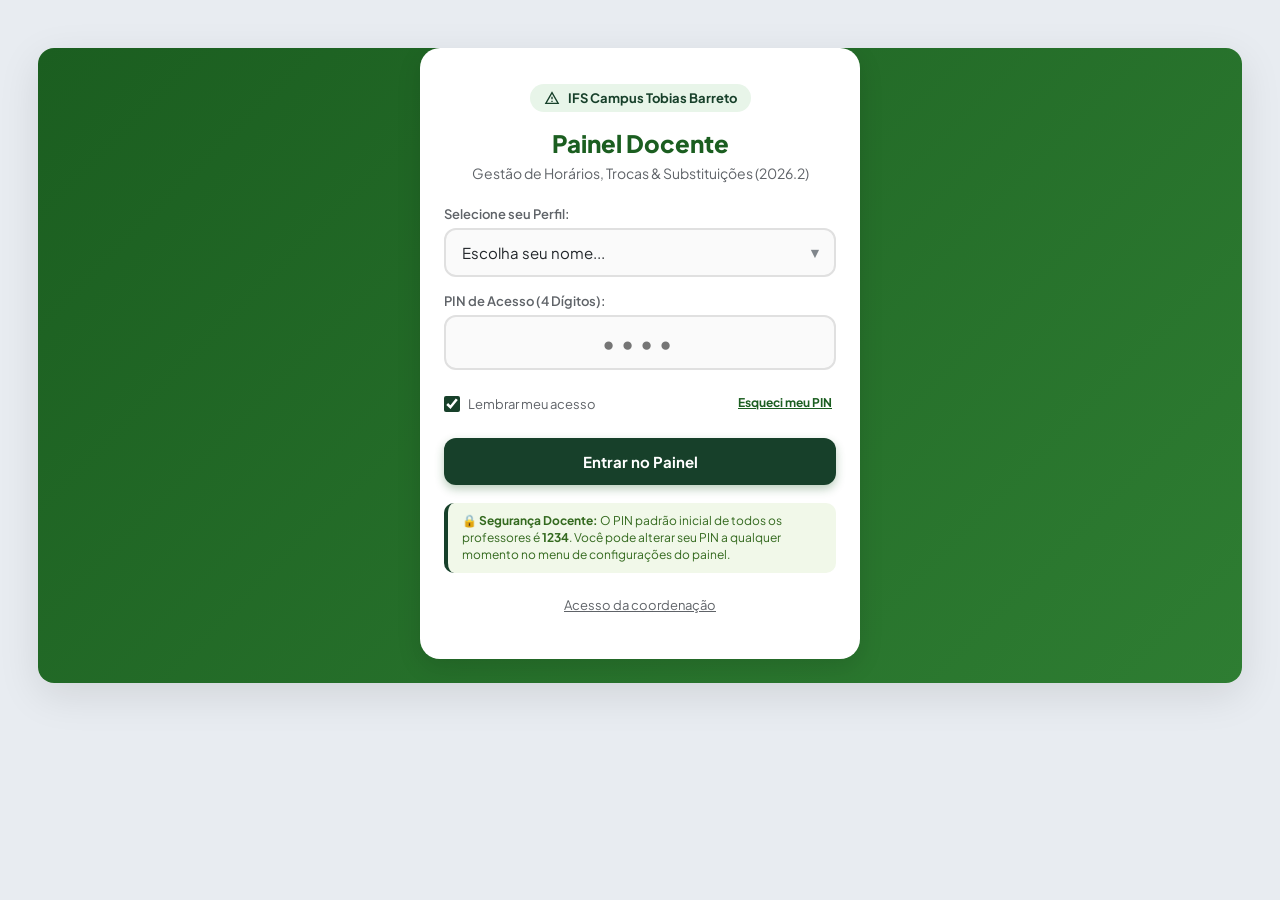
==== commit e6bfbc18: "QA nos 3 ambientes: janelas do app no lugar de alert/confirm, falta exige data e motivo, Esc fecha j" ====
--- a/index.html
+++ b/index.html
@@ -12,7 +12,7 @@
   <link rel="icon" id="faviconLink" type="image/png" href="./icons/icon-192.png">
   <link rel="manifest" href="./manifest.json">
   <link rel="apple-touch-icon" href="./icons/icon-192.png">
-  <link rel="stylesheet" href="./styles.css?v=4.52">
+  <link rel="stylesheet" href="./styles.css?v=4.54">
 <link rel="preconnect" href="https://fonts.googleapis.com"><link rel="stylesheet" href="https://fonts.googleapis.com/css2?family=Plus+Jakarta+Sans:wght@400;500;600;700;800&display=swap">
 </head>
 <body>
@@ -78,7 +78,7 @@
               <input type="checkbox" id="lembrarAcesso" checked>
               <span>Lembrar meu acesso</span>
             </label>
-            <button type="button" id="btnEsqueciPin" style="background: none; border: none; color: #1b5e20; font-size: 12px; font-weight: 700; cursor: pointer; text-decoration: underline;">
+            <button type="button" id="btnEsqueciPin" style="background: none; border: none; padding: 10px 4px; min-height: 40px; color: #1b5e20; font-size: 12px; font-weight: 700; cursor: pointer; text-decoration: underline;">
               Esqueci meu PIN
             </button>
           </div>
@@ -90,7 +90,7 @@
       <div class="login-info-box">
         🔒 <strong>Segurança Docente:</strong> O PIN padrão inicial de todos os professores é <strong>1234</strong>. Você pode alterar seu PIN a qualquer momento no menu de configurações do painel.
       </div>
-      <p style="text-align:center;margin-top:14px;font-size:13px"><a href="./admin.html" style="color:#5f6368">Acesso da coordenação</a></p>
+      <p style="text-align:center;margin-top:14px;font-size:13px"><a href="./admin.html" style="color:#5f6368;display:inline-block;padding:10px 12px">Acesso da coordenação</a></p>
     </div>
   </section>
 
@@ -805,9 +805,9 @@
 <!-- Toast de Notificações -->
 <div id="toast">Notificação</div>
 
-<script src="./sinal.js?v=4.52"></script>
-<script src="./api.js?v=4.52"></script>
-<script src="./app.js?v=4.52"></script>
+<script src="./sinal.js?v=4.54"></script>
+<script src="./api.js?v=4.54"></script>
+<script src="./app.js?v=4.54"></script>
 
 </body>
 </html>
--- a/styles.css
+++ b/styles.css
@@ -2115,6 +2115,7 @@
   .tab-btn.active { background: #17402a; color: #fff; }
   .content-area { padding-bottom: calc(92px + env(safe-area-inset-bottom, 0px)); }
   .header-nav-sticky-wrapper { position: static; }
+  #toast { bottom: calc(84px + env(safe-area-inset-bottom, 0px)); }
 }
 
 /* Computador largo: menu lateral verde + conteúdo à direita */
@@ -2134,9 +2135,25 @@
   .app-header .btn-header-action { background: #fff; color: #17402a; border-color: #b9cbbd; }
   .app-header .btn-header-notif { background: #fff; color: #17402a; border-color: #b9cbbd; }
   .app-header .sync-bar { background: #f1f5f0; color: #14211a; }
+  .app-header .btn-refresh { color: #17402a; }
   .app-header .user-avatar { background: #dff0e3; color: #17402a; }
   #alertBanner { grid-column: 2; grid-row: 2; }
   .content-area { grid-column: 2; grid-row: 3; padding: 24px 36px 40px; }
   /* título do painel dentro do menu lateral */
   .tab-navigation::before { content: "Painel Docente"; position: absolute; top: 28px; left: 24px; color: #fff; font-weight: 800; font-size: 19px; }
 }
+
+/* Janelas de aviso/confirmação do próprio app */
+.dialogo-app { z-index: 1500; }
+.dialogo-app .modal-card { max-width: 420px; width: 100%; padding: 22px 22px 18px; border-radius: 16px; }
+.dialogo-texto { white-space: pre-line; font-size: 15px; line-height: 1.5; color: #14211a; padding: 0 0 18px; }
+.dialogo-acoes { display: flex; gap: 10px; justify-content: flex-end; flex-wrap: wrap; }
+.btn-dialogo { min-height: 46px; padding: 0 20px; border-radius: 12px; font-weight: 700; font-size: 15px; cursor: pointer; border: 1px solid #b9cbbd; }
+.btn-dialogo-sec { background: #fff; color: #17402a; }
+.btn-dialogo-ok { background: #17402a; color: #fff; border-color: #17402a; }
+@media (max-width: 480px) { .dialogo-acoes .btn-dialogo { flex: 1; } }
+/* Celular: área de toque mínima confortável para botões pequenos */
+@media screen and (max-width: 700px) {
+  .btn-refresh, .btn-view-alert, .avisos-link, .btn-notif-action { min-height: 36px; padding-top: 8px; padding-bottom: 8px; }
+  .btn-refresh { padding-left: 8px; padding-right: 8px; }
+}
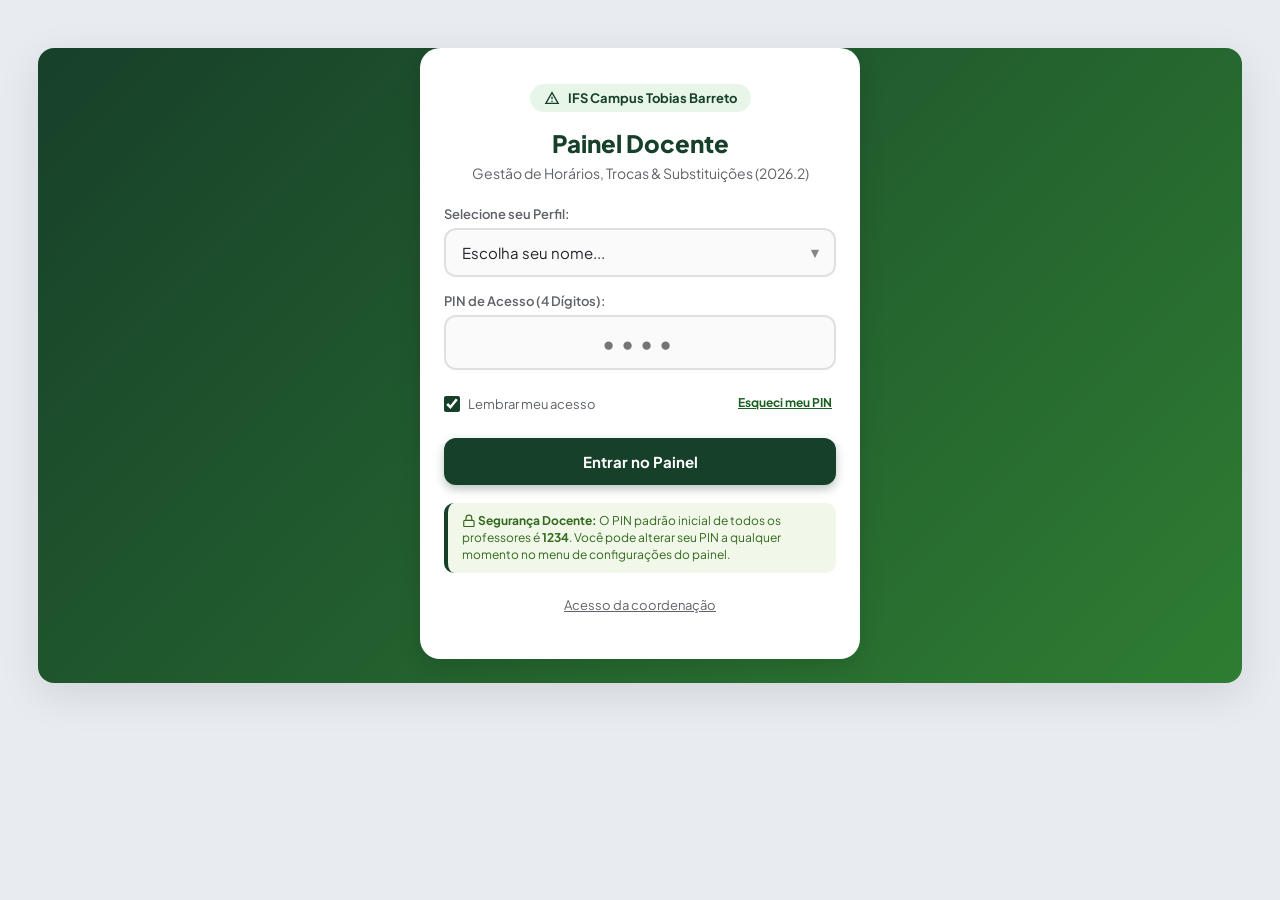
==== commit 8f5da23d: "Painel Docente IFS Tobias Barreto - versão 4.81 Co-Authored-By: Claude Sonnet 5.5 <noreply@anthropic" ====
--- a/index.html
+++ b/index.html
@@ -3,7 +3,7 @@
 <head>
   <meta charset="UTF-8">
   <meta name="viewport" content="width=device-width, initial-scale=1.0, maximum-scale=1.0, user-scalable=no, viewport-fit=cover">
-  <meta name="theme-color" content="#1b5e20">
+  <meta name="theme-color" content="#17402a">
   <meta name="apple-mobile-web-app-capable" content="yes">
   <meta name="apple-mobile-web-app-status-bar-style" content="black-translucent">
   <meta name="apple-mobile-web-app-title" content="Horários IFS">
@@ -12,10 +12,12 @@
   <link rel="icon" id="faviconLink" type="image/png" href="./icons/icon-192.png">
   <link rel="manifest" href="./manifest.json">
   <link rel="apple-touch-icon" href="./icons/icon-192.png">
-  <link rel="stylesheet" href="./styles.css?v=4.54">
+  <script src="./tema.js?v=4.81"></script>
+  <link rel="stylesheet" href="./styles.css?v=4.81">
 <link rel="preconnect" href="https://fonts.googleapis.com"><link rel="stylesheet" href="https://fonts.googleapis.com/css2?family=Plus+Jakarta+Sans:wght@400;500;600;700;800&display=swap">
 </head>
 <body>
+<svg width="0" height="0" style="position:absolute" aria-hidden="true" focusable="false"><defs><symbol id="i-palette" viewBox="0 0 24 24"><path d="M12 22a1 1 0 0 1 0-20 10 9 0 0 1 10 9 5 5 0 0 1-5 5h-2.25a1.75 1.75 0 0 0-1.4 2.8l.3.4a1.75 1.75 0 0 1-1.4 2.8z"/><circle cx="13.5" cy="6.5" r=".5" fill="currentColor"/><circle cx="17.5" cy="10.5" r=".5" fill="currentColor"/><circle cx="6.5" cy="12.5" r=".5" fill="currentColor"/><circle cx="8.5" cy="7.5" r=".5" fill="currentColor"/></symbol><symbol id="i-undo-2" viewBox="0 0 24 24"><path d="M9 14 4 9l5-5"/><path d="M4 9h10.5a5.5 5.5 0 0 1 5.5 5.5a5.5 5.5 0 0 1-5.5 5.5H11"/></symbol><symbol id="i-alarm-clock" viewBox="0 0 24 24"><circle cx="12" cy="13" r="8" /> <path d="M12 9v4l2 2" /> <path d="M5 3 2 6" /> <path d="m22 6-3-3" /> <path d="M6.38 18.7 4 21" /> <path d="M17.64 18.67 20 21" /></symbol><symbol id="i-arrow-left-right" viewBox="0 0 24 24"><path d="M8 3 4 7l4 4" /> <path d="M4 7h16" /> <path d="m16 21 4-4-4-4" /> <path d="M20 17H4" /></symbol><symbol id="i-bell" viewBox="0 0 24 24"><path d="M10.268 21a2 2 0 0 0 3.464 0" /> <path d="M3.262 15.326A1 1 0 0 0 4 17h16a1 1 0 0 0 .74-1.673C19.41 13.956 18 12.499 18 8A6 6 0 0 0 6 8c0 4.499-1.411 5.956-2.738 7.326" /></symbol><symbol id="i-calendar-days" viewBox="0 0 24 24"><path d="M8 2v4" /> <path d="M16 2v4" /> <rect width="18" height="18" x="3" y="4" rx="2" /> <path d="M3 10h18" /> <path d="M8 14h.01" /> <path d="M12 14h.01" /> <path d="M16 14h.01" /> <path d="M8 18h.01" /> <path d="M12 18h.01" /> <path d="M16 18h.01" /></symbol><symbol id="i-chart-column" viewBox="0 0 24 24"><path d="M3 3v16a2 2 0 0 0 2 2h16" /> <path d="M18 17V9" /> <path d="M13 17V5" /> <path d="M8 17v-3" /></symbol><symbol id="i-check" viewBox="0 0 24 24"><path d="M20 6 9 17l-5-5" /></symbol><symbol id="i-chevron-right" viewBox="0 0 24 24"><path d="m9 18 6-6-6-6" /></symbol><symbol id="i-circle-check" viewBox="0 0 24 24"><circle cx="12" cy="12" r="10" /> <path d="m9 12 2 2 4-4" /></symbol><symbol id="i-circle-x" viewBox="0 0 24 24"><circle cx="12" cy="12" r="10" /> <path d="m15 9-6 6" /> <path d="m9 9 6 6" /></symbol><symbol id="i-clipboard-list" viewBox="0 0 24 24"><rect width="8" height="4" x="8" y="2" rx="1" ry="1" /> <path d="M16 4h2a2 2 0 0 1 2 2v14a2 2 0 0 1-2 2H6a2 2 0 0 1-2-2V6a2 2 0 0 1 2-2h2" /> <path d="M12 11h4" /> <path d="M12 16h4" /> <path d="M8 11h.01" /> <path d="M8 16h.01" /></symbol><symbol id="i-clock" viewBox="0 0 24 24"><circle cx="12" cy="12" r="10" /> <polyline points="12 6 12 12 16 14" /></symbol><symbol id="i-download" viewBox="0 0 24 24"><path d="M21 15v4a2 2 0 0 1-2 2H5a2 2 0 0 1-2-2v-4" /> <polyline points="7 10 12 15 17 10" /> <line x1="12" x2="12" y1="15" y2="3" /></symbol><symbol id="i-hand" viewBox="0 0 24 24"><path d="M18 11V6a2 2 0 0 0-2-2a2 2 0 0 0-2 2" /> <path d="M14 10V4a2 2 0 0 0-2-2a2 2 0 0 0-2 2v2" /> <path d="M10 10.5V6a2 2 0 0 0-2-2a2 2 0 0 0-2 2v8" /> <path d="M18 8a2 2 0 1 1 4 0v6a8 8 0 0 1-8 8h-2c-2.8 0-4.5-.86-5.99-2.34l-3.6-3.6a2 2 0 0 1 2.83-2.82L7 15" /></symbol><symbol id="i-hourglass" viewBox="0 0 24 24"><path d="M5 22h14" /> <path d="M5 2h14" /> <path d="M17 22v-4.172a2 2 0 0 0-.586-1.414L12 12l-4.414 4.414A2 2 0 0 0 7 17.828V22" /> <path d="M7 2v4.172a2 2 0 0 0 .586 1.414L12 12l4.414-4.414A2 2 0 0 0 17 6.172V2" /></symbol><symbol id="i-house" viewBox="0 0 24 24"><path d="M15 21v-8a1 1 0 0 0-1-1h-4a1 1 0 0 0-1 1v8" /> <path d="M3 10a2 2 0 0 1 .709-1.528l7-5.999a2 2 0 0 1 2.582 0l7 5.999A2 2 0 0 1 21 10v9a2 2 0 0 1-2 2H5a2 2 0 0 1-2-2z" /></symbol><symbol id="i-inbox" viewBox="0 0 24 24"><polyline points="22 12 16 12 14 15 10 15 8 12 2 12" /> <path d="M5.45 5.11 2 12v6a2 2 0 0 0 2 2h16a2 2 0 0 0 2-2v-6l-3.45-6.89A2 2 0 0 0 16.76 4H7.24a2 2 0 0 0-1.79 1.11z" /></symbol><symbol id="i-info" viewBox="0 0 24 24"><circle cx="12" cy="12" r="10" /> <path d="M12 16v-4" /> <path d="M12 8h.01" /></symbol><symbol id="i-key-round" viewBox="0 0 24 24"><path d="M2.586 17.414A2 2 0 0 0 2 18.828V21a1 1 0 0 0 1 1h3a1 1 0 0 0 1-1v-1a1 1 0 0 1 1-1h1a1 1 0 0 0 1-1v-1a1 1 0 0 1 1-1h.172a2 2 0 0 0 1.414-.586l.814-.814a6.5 6.5 0 1 0-4-4z" /> <circle cx="16.5" cy="7.5" r=".5" fill="currentColor" /></symbol><symbol id="i-landmark" viewBox="0 0 24 24"><line x1="3" x2="21" y1="22" y2="22" /> <line x1="6" x2="6" y1="18" y2="11" /> <line x1="10" x2="10" y1="18" y2="11" /> <line x1="14" x2="14" y1="18" y2="11" /> <line x1="18" x2="18" y1="18" y2="11" /> <polygon points="12 2 20 7 4 7" /></symbol><symbol id="i-life-buoy" viewBox="0 0 24 24"><circle cx="12" cy="12" r="10" /> <path d="m4.93 4.93 4.24 4.24" /> <path d="m14.83 9.17 4.24-4.24" /> <path d="m14.83 14.83 4.24 4.24" /> <path d="m9.17 14.83-4.24 4.24" /> <circle cx="12" cy="12" r="4" /></symbol><symbol id="i-lightbulb" viewBox="0 0 24 24"><path d="M15 14c.2-1 .7-1.7 1.5-2.5 1-.9 1.5-2.2 1.5-3.5A6 6 0 0 0 6 8c0 1 .2 2.2 1.5 3.5.7.7 1.3 1.5 1.5 2.5" /> <path d="M9 18h6" /> <path d="M10 22h4" /></symbol><symbol id="i-lock" viewBox="0 0 24 24"><rect width="18" height="11" x="3" y="11" rx="2" ry="2" /> <path d="M7 11V7a5 5 0 0 1 10 0v4" /></symbol><symbol id="i-mail" viewBox="0 0 24 24"><rect width="20" height="16" x="2" y="4" rx="2" /> <path d="m22 7-8.97 5.7a1.94 1.94 0 0 1-2.06 0L2 7" /></symbol><symbol id="i-mailbox" viewBox="0 0 24 24"><path d="M22 17a2 2 0 0 1-2 2H4a2 2 0 0 1-2-2V9.5C2 7 4 5 6.5 5H18c2.2 0 4 1.8 4 4v8Z" /> <polyline points="15,9 18,9 18,11" /> <path d="M6.5 5C9 5 11 7 11 9.5V17a2 2 0 0 1-2 2" /> <line x1="6" x2="7" y1="10" y2="10" /></symbol><symbol id="i-party-popper" viewBox="0 0 24 24"><path d="M5.8 11.3 2 22l10.7-3.79" /> <path d="M4 3h.01" /> <path d="M22 8h.01" /> <path d="M15 2h.01" /> <path d="M22 20h.01" /> <path d="m22 2-2.24.81a2.9 2.9 0 0 0-1.96 3.12c.1.86-.57 1.63-1.45 1.63h-.38c-.86 0-1.6.6-1.76 1.44L14 10" /> <path d="m22 13-.82-.33c-.86-.34-1.82.2-1.98 1.11c-.11.7-.72 1.22-1.43 1.22H17" /> <path d="m11 2 .33.82c.34.86-.2 1.82-1.11 1.98C9.52 4.9 9 5.52 9 6.23V7" /> <path d="M11 13c1.93 1.93 2.83 4.17 2 5-.83.83-3.07-.07-5-2-1.93-1.93-2.83-4.17-2-5 .83-.83 3.07.07 5 2Z" /></symbol><symbol id="i-pin" viewBox="0 0 24 24"><path d="M12 17v5" /> <path d="M9 10.76a2 2 0 0 1-1.11 1.79l-1.78.9A2 2 0 0 0 5 15.24V16a1 1 0 0 0 1 1h12a1 1 0 0 0 1-1v-.76a2 2 0 0 0-1.11-1.79l-1.78-.9A2 2 0 0 1 15 10.76V7a1 1 0 0 1 1-1 2 2 0 0 0 0-4H8a2 2 0 0 0 0 4 1 1 0 0 1 1 1z" /></symbol><symbol id="i-plus" viewBox="0 0 24 24"><path d="M5 12h14" /> <path d="M12 5v14" /></symbol><symbol id="i-printer" viewBox="0 0 24 24"><path d="M6 18H4a2 2 0 0 1-2-2v-5a2 2 0 0 1 2-2h16a2 2 0 0 1 2 2v5a2 2 0 0 1-2 2h-2" /> <path d="M6 9V3a1 1 0 0 1 1-1h10a1 1 0 0 1 1 1v6" /> <rect x="6" y="14" width="12" height="8" rx="1" /></symbol><symbol id="i-refresh-cw" viewBox="0 0 24 24"><path d="M3 12a9 9 0 0 1 9-9 9.75 9.75 0 0 1 6.74 2.74L21 8" /> <path d="M21 3v5h-5" /> <path d="M21 12a9 9 0 0 1-9 9 9.75 9.75 0 0 1-6.74-2.74L3 16" /> <path d="M8 16H3v5" /></symbol><symbol id="i-save" viewBox="0 0 24 24"><path d="M15.2 3a2 2 0 0 1 1.4.6l3.8 3.8a2 2 0 0 1 .6 1.4V19a2 2 0 0 1-2 2H5a2 2 0 0 1-2-2V5a2 2 0 0 1 2-2z" /> <path d="M17 21v-7a1 1 0 0 0-1-1H8a1 1 0 0 0-1 1v7" /> <path d="M7 3v4a1 1 0 0 0 1 1h7" /></symbol><symbol id="i-scale" viewBox="0 0 24 24"><path d="m16 16 3-8 3 8c-.87.65-1.92 1-3 1s-2.13-.35-3-1Z" /> <path d="m2 16 3-8 3 8c-.87.65-1.92 1-3 1s-2.13-.35-3-1Z" /> <path d="M7 21h10" /> <path d="M12 3v18" /> <path d="M3 7h2c2 0 5-1 7-2 2 1 5 2 7 2h2" /></symbol><symbol id="i-school" viewBox="0 0 24 24"><path d="M14 22v-4a2 2 0 1 0-4 0v4" /> <path d="m18 10 3.447 1.724a1 1 0 0 1 .553.894V20a2 2 0 0 1-2 2H4a2 2 0 0 1-2-2v-7.382a1 1 0 0 1 .553-.894L6 10" /> <path d="M18 5v17" /> <path d="m4 6 7.106-3.553a2 2 0 0 1 1.788 0L20 6" /> <path d="M6 5v17" /> <circle cx="12" cy="9" r="2" /></symbol><symbol id="i-send" viewBox="0 0 24 24"><path d="M14.536 21.686a.5.5 0 0 0 .937-.024l6.5-19a.496.496 0 0 0-.635-.635l-19 6.5a.5.5 0 0 0-.024.937l7.93 3.18a2 2 0 0 1 1.112 1.11z" /> <path d="m21.854 2.147-10.94 10.939" /></symbol><symbol id="i-settings" viewBox="0 0 24 24"><path d="M12.22 2h-.44a2 2 0 0 0-2 2v.18a2 2 0 0 1-1 1.73l-.43.25a2 2 0 0 1-2 0l-.15-.08a2 2 0 0 0-2.73.73l-.22.38a2 2 0 0 0 .73 2.73l.15.1a2 2 0 0 1 1 1.72v.51a2 2 0 0 1-1 1.74l-.15.09a2 2 0 0 0-.73 2.73l.22.38a2 2 0 0 0 2.73.73l.15-.08a2 2 0 0 1 2 0l.43.25a2 2 0 0 1 1 1.73V20a2 2 0 0 0 2 2h.44a2 2 0 0 0 2-2v-.18a2 2 0 0 1 1-1.73l.43-.25a2 2 0 0 1 2 0l.15.08a2 2 0 0 0 2.73-.73l.22-.39a2 2 0 0 0-.73-2.73l-.15-.08a2 2 0 0 1-1-1.74v-.5a2 2 0 0 1 1-1.74l.15-.09a2 2 0 0 0 .73-2.73l-.22-.38a2 2 0 0 0-2.73-.73l-.15.08a2 2 0 0 1-2 0l-.43-.25a2 2 0 0 1-1-1.73V4a2 2 0 0 0-2-2z" /> <circle cx="12" cy="12" r="3" /></symbol><symbol id="i-skip-forward" viewBox="0 0 24 24"><polygon points="5 4 15 12 5 20 5 4" /> <line x1="19" x2="19" y1="5" y2="19" /></symbol><symbol id="i-smartphone" viewBox="0 0 24 24"><rect width="14" height="20" x="5" y="2" rx="2" ry="2" /> <path d="M12 18h.01" /></symbol><symbol id="i-triangle-alert" viewBox="0 0 24 24"><path d="m21.73 18-8-14a2 2 0 0 0-3.48 0l-8 14A2 2 0 0 0 4 21h16a2 2 0 0 0 1.73-3" /> <path d="M12 9v4" /> <path d="M12 17h.01" /></symbol><symbol id="i-upload" viewBox="0 0 24 24"><path d="M21 15v4a2 2 0 0 1-2 2H5a2 2 0 0 1-2-2v-4" /> <polyline points="17 8 12 3 7 8" /> <line x1="12" x2="12" y1="3" y2="15" /></symbol><symbol id="i-user-round" viewBox="0 0 24 24"><circle cx="12" cy="8" r="5" /> <path d="M20 21a8 8 0 0 0-16 0" /></symbol><symbol id="i-x" viewBox="0 0 24 24"><path d="M18 6 6 18" /> <path d="m6 6 12 12" /></symbol></defs></svg>
 
 <div class="app-container">
 
@@ -88,7 +90,7 @@
       <button type="button" id="btnLogin" class="btn-primary">Entrar no Painel</button>
 
       <div class="login-info-box">
-        🔒 <strong>Segurança Docente:</strong> O PIN padrão inicial de todos os professores é <strong>1234</strong>. Você pode alterar seu PIN a qualquer momento no menu de configurações do painel.
+        <svg class="ic" aria-hidden="true"><use href="#i-lock"/></svg> <strong>Segurança Docente:</strong> O PIN padrão inicial de todos os professores é <strong>1234</strong>. Você pode alterar seu PIN a qualquer momento no menu de configurações do painel.
       </div>
       <p style="text-align:center;margin-top:14px;font-size:13px"><a href="./admin.html" style="color:#5f6368;display:inline-block;padding:10px 12px">Acesso da coordenação</a></p>
     </div>
@@ -106,16 +108,17 @@
       <header class="app-header">
         <div class="header-top">
           <div class="brand-info">
-            <h1>Painel Docente • IFS</h1>
-            <p>Campus Tobias Barreto</p>
+            <h1>Painel Docente • IFSTB</h1>
+            <p class="brand-campus">Campus Tobias Barreto</p>
+            <p class="brand-prof" id="nomeUsuarioTopo"></p>
           </div>
           
           <div class="user-status">
             <button type="button" id="btnNotificacoesGlobal" class="btn-header-notif" title="Ver Central de Mudanças e Alertas" aria-label="Notificações e Mudanças">
-              <span>🔔</span>
+              <span><svg class="ic" aria-hidden="true"><use href="#i-bell"/></svg></span>
               <span id="badgeMudancasGlobal" class="badge-notif-counter" style="display:none;">0</span>
             </button>
-            <button type="button" id="btnOpenSettings" class="btn-header-action" title="Configurações e E-mails">⚙️</button>
+            <button type="button" id="btnOpenSettings" class="btn-header-action" title="Configurações e E-mails"><svg class="ic" aria-hidden="true"><use href="#i-settings"/></svg></button>
             <button type="button" id="btnLogout" class="btn-header-action" title="Sair da Conta">Sair</button>
           </div>
         </div>
@@ -143,29 +146,33 @@
       </div>
 
       <!-- Navegação por Abas (Tabs) -->
+      <div id="bannerFila" class="banner-fila" role="status" aria-live="polite" style="display:none">
+        <span id="bannerFilaTexto"></span>
+        <button type="button" id="btnTentarEnvio" class="btn-fila">Tentar agora</button>
+      </div>
       <nav class="tab-navigation">
         <button type="button" class="tab-btn active" data-tab="tab-minha">
-          <span>📅 Minha Grade</span>
+          <span class="tab-ic"><svg class="ic" aria-hidden="true"><use href="#i-calendar-days"/></svg></span><span class="tab-lbl"><span class="l-longo">Minha Grade</span><span class="l-curto">Grade</span></span>
         </button>
         <button type="button" class="tab-btn" data-tab="tab-livres">
-          <span>🔴 Disponíveis</span>
+          <span class="tab-ic"><svg class="ic" aria-hidden="true"><use href="#i-life-buoy"/></svg></span><span class="tab-lbl"><span class="l-longo">Disponíveis</span><span class="l-curto">Livres</span></span>
         </button>
         <button type="button" class="tab-btn" data-tab="tab-banco">
-          <span>🏦 Banco de aulas</span>
+          <span class="tab-ic"><svg class="ic" aria-hidden="true"><use href="#i-landmark"/></svg></span><span class="tab-lbl"><span class="l-longo">Banco de aulas</span><span class="l-curto">Banco</span></span>
         </button>
         <button type="button" class="tab-btn" data-tab="tab-trocas">
-          <span>🔄 Trocas & Reposições</span>
+          <span class="tab-ic"><svg class="ic" aria-hidden="true"><use href="#i-arrow-left-right"/></svg></span><span class="tab-lbl"><span class="l-longo">Trocas &amp; Reposições</span><span class="l-curto">Trocas</span></span>
           <span class="badge-counter" id="badgeQtdTrocas" style="display:none; background: var(--accent-swap);">0</span>
         </button>
         <button type="button" class="tab-btn" data-tab="tab-turmas">
-          <span>🏫 Turmas</span>
+          <span class="tab-ic"><svg class="ic" aria-hidden="true"><use href="#i-school"/></svg></span><span class="tab-lbl"><span class="l-longo">Turmas</span><span class="l-curto">Turmas</span></span>
         </button>
         <button type="button" class="tab-btn" data-tab="tab-relatorios">
-          <span>📊 Relatórios</span>
+          <span class="tab-ic"><svg class="ic" aria-hidden="true"><use href="#i-chart-column"/></svg></span><span class="tab-lbl"><span class="l-longo">Relatórios</span><span class="l-curto">Relat.</span></span>
         </button>
         <button type="button" class="tab-btn" data-tab="tab-emails">
-          <span>📧 E-mails & Avisos</span>
-          <span class="badge-counter" id="badgeQtdEmails" style="display:none; background: #0288d1;">0</span>
+          <span class="tab-ic"><svg class="ic" aria-hidden="true"><use href="#i-mail"/></svg></span><span class="tab-lbl"><span class="l-longo">E-mails &amp; Avisos</span><span class="l-curto">Avisos</span></span>
+          <span class="badge-counter" id="badgeQtdEmails" style="display:none; background: var(--accent-reposicao);">0</span>
         </button>
       </nav>
     </div>
@@ -200,11 +207,11 @@
       <!-- ABA 1: MINHA GRADE -->
       <div id="tab-minha" class="tab-pane active">
         <div class="action-bar-top">
-          <button type="button" id="btnOpenModalAusenciaMultipla" class="btn-quick-action" style="background: #ffebee; color: #c62828; border: 1px solid #ffcdd2;">
-            <span>⚠️ Informar Falta (Múltiplos Tempos)</span>
+          <button type="button" id="btnOpenModalAusenciaMultipla" class="btn-quick-action btn-falta-trigger">
+            <span><svg class="ic" aria-hidden="true"><use href="#i-triangle-alert"/></svg> Informar Falta (Múltiplos Tempos)</span>
           </button>
           <button type="button" id="btnOpenModalReposicao" class="btn-quick-action btn-reposicao-trigger">
-            <span>➕ Agendar Reposição de Aula</span>
+            <span><svg class="ic" aria-hidden="true"><use href="#i-calendar-days"/></svg> Agendar Reposição de Aula</span>
           </button>
         </div>
         <div id="balizadorAula" class="balizador" style="display:none;" aria-live="polite"></div>
@@ -225,18 +232,47 @@
       <div id="tab-trocas" class="tab-pane">
         <!-- BARRA RÁPIDA DE AÇÕES -->
         <div class="action-bar-top" style="margin-bottom: 16px;">
-          <button type="button" id="btnNovaTrocaTab" class="btn-quick-action" style="background: #ede7f6; color: #7b1fa2; border: 1px solid #d1c4e9;">
-            <span>🔄 Propor Troca de Horário (Múltiplos Tempos)</span>
+          <button type="button" id="btnNovaTrocaTab" class="btn-quick-action" style="background: var(--accent-swap-light); color: var(--accent-swap); border: 1px solid color-mix(in srgb, var(--accent-swap) 25%, transparent);">
+            <span><svg class="ic" aria-hidden="true"><use href="#i-arrow-left-right"/></svg> Propor Troca de Horário (Múltiplos Tempos)</span>
           </button>
           <button type="button" id="btnNovaReposicaoTab" class="btn-quick-action btn-reposicao-trigger">
-            <span>📅 Agendar Reposição de Aula</span>
+            <span><svg class="ic" aria-hidden="true"><use href="#i-calendar-days"/></svg> Agendar Reposição de Aula</span>
           </button>
         </div>
 
-        <h3 class="day-header">🔄 Propostas de Troca de Horários (Permutas)</h3>
+        <div class="filtros-solic">
+        <div class="form-group">
+          <label class="form-label" for="filtroEscopoSolic">Mostrar:</label>
+          <select id="filtroEscopoSolic" class="custom-input">
+            <option value="minhas" selected>Só as minhas</option>
+            <option value="todas">De todos os professores</option>
+          </select>
+        </div>
+        <div class="form-group">
+          <label class="form-label" for="filtroStatusSolic">Situação das permutas:</label>
+          <select id="filtroStatusSolic" class="custom-input">
+            <option value="todas" selected>Todas</option>
+            <option value="pendente">Pendentes</option>
+            <option value="aceita">Confirmadas</option>
+            <option value="recusada">Recusadas</option>
+          </select>
+        </div>
+        <div class="form-group">
+          <label class="form-label" for="filtroPeriodoSolic">Período da solicitação:</label>
+          <select id="filtroPeriodoSolic" class="custom-input">
+            <option value="1">Última semana</option>
+            <option value="2">Últimas 2 semanas</option>
+            <option value="4">Últimas 4 semanas</option>
+            <option value="8">Últimas 8 semanas</option>
+            <option value="todas" selected>Todas</option>
+          </select>
+        </div>
+        </div>
+
+        <h3 class="day-header"><svg class="ic" aria-hidden="true"><use href="#i-arrow-left-right"/></svg> Propostas de Troca de Horários (Permutas)</h3>
         <div id="trocasContainer"></div>
 
-        <h3 class="day-header" style="margin-top: 24px;">📅 Reposições de Aula Cadastradas</h3>
+        <h3 class="day-header" style="margin-top: 24px;"><svg class="ic" aria-hidden="true"><use href="#i-calendar-days"/></svg> Reposições de Aula Cadastradas</h3>
         <div id="reposicoesContainer"></div>
       </div>
 
@@ -279,7 +315,7 @@
         </div>
 
         <div class="report-header-box">
-          <div class="report-header-title">📊 Relatórios & Prestação de Contas</div>
+          <div class="report-header-title"><svg class="ic" aria-hidden="true"><use href="#i-chart-column"/></svg> Relatórios & Prestação de Contas</div>
           <div class="report-header-desc">
             Consolidado para a Coordenação Pedagógica, Direção de Ensino e controle de carga horária / RIT.
           </div>
@@ -312,10 +348,10 @@
             <div class="select-wrapper">
               <select id="filtroRelatorioTipo" class="custom-select">
                 <option value="TODOS">Todos os Registros</option>
-                <option value="AUSENCIA">⚠️ Ausências / Faltas</option>
-                <option value="SUBSTITUICAO">✅ Substituições Assumidas</option>
-                <option value="PERMUTA">🔄 Trocas (Permutas)</option>
-                <option value="REPOSICAO">📅 Reposições de Aula</option>
+                <option value="AUSENCIA">Ausências / Faltas</option>
+                <option value="SUBSTITUICAO">Substituições Assumidas</option>
+                <option value="PERMUTA">Trocas (Permutas)</option>
+                <option value="REPOSICAO">Reposições de Aula</option>
               </select>
             </div>
           </div>
@@ -358,13 +394,13 @@
         <!-- Ações de Exportação -->
         <div class="report-actions-row">
           <button type="button" id="btnImprimirRelatorio" class="btn-report-action btn-report-print">
-            <span>🖨️ Imprimir / Salvar PDF</span>
+            <span><svg class="ic" aria-hidden="true"><use href="#i-printer"/></svg> Imprimir / Salvar PDF</span>
           </button>
           <button type="button" id="btnExportarCsv" class="btn-report-action btn-report-csv">
-            <span>📥 Baixar Planilha (CSV)</span>
+            <span><svg class="ic" aria-hidden="true"><use href="#i-download"/></svg> Baixar Planilha (CSV)</span>
           </button>
           <button type="button" id="btnCopiarTabela" class="btn-report-action btn-report-copy">
-            <span>📋 Copiar Tabela</span>
+            <span><svg class="ic" aria-hidden="true"><use href="#i-clipboard-list"/></svg> Copiar Tabela</span>
           </button>
         </div>
 
@@ -409,7 +445,7 @@
       <div id="tab-emails" class="tab-pane">
         <div style="background: white; padding: 12px 14px; border-radius: 12px; margin-bottom: 14px; box-shadow: var(--shadow-sm);">
           <div style="font-size: 13px; font-weight: 700; color: var(--primary-dark); margin-bottom: 4px;">
-            📨 Meus avisos
+            <svg class="ic" aria-hidden="true"><use href="#i-send"/></svg> Meus avisos
           </div>
           <p style="font-size: 12px; color: var(--text-secondary); line-height: 1.4;">
             Os e-mails que o sistema enviou para você. Arquive os que já viu para deixar a caixa limpa.
@@ -432,7 +468,7 @@
 <div id="modalLiberar" class="modal-overlay">
   <div class="modal-card modal-card-large">
     <div class="modal-header">
-      <h3 class="modal-title">⚠️ Informar Ausência / Falta de Aulas</h3>
+      <h3 class="modal-title"><svg class="ic" aria-hidden="true"><use href="#i-triangle-alert"/></svg> Informar Ausência / Falta de Aulas</h3>
       <button type="button" class="btn-close-modal">&times;</button>
     </div>
     <div class="modal-body">
@@ -466,7 +502,7 @@
       <p id="modalLiberarDesc" style="font-size: 11px; color: var(--primary-color); font-weight: 600; margin-top: 6px;"></p>
 
       <div class="modal-info-box">
-        ℹ️ Todos os tempos selecionados serão disponibilizados simultaneamente para substituição e a coordenação pedagógica receberá uma notificação única consolidada.
+        <svg class="ic" aria-hidden="true"><use href="#i-info"/></svg> Todos os tempos selecionados serão disponibilizados simultaneamente para substituição e a coordenação pedagógica receberá uma notificação única consolidada.
       </div>
     </div>
     <div class="modal-actions">
@@ -488,7 +524,7 @@
     <div class="modal-body">
       <p id="modalAssumirTexto"></p>
       <p style="margin-top: 10px; font-size: 12px; color: var(--primary-color);">
-        ✅ A coordenação pedagógica e o professor cedente receberão a confirmação imediata por e-mail.
+        <svg class="ic" aria-hidden="true"><use href="#i-circle-check"/></svg> A coordenação pedagógica e o professor cedente receberão a confirmação imediata por e-mail.
       </p>
     </div>
     <div class="modal-actions">
@@ -530,14 +566,14 @@
 <div id="modalTroca" class="modal-overlay">
   <div class="modal-card modal-card-large">
     <div class="modal-header">
-      <h3 class="modal-title">🔄 Propor Permuta de Horários (Múltiplos Tempos)</h3>
+      <h3 class="modal-title"><svg class="ic" aria-hidden="true"><use href="#i-arrow-left-right"/></svg> Propor Permuta de Horários (Múltiplos Tempos)</h3>
       <button type="button" class="btn-close-modal">&times;</button>
     </div>
     <div class="modal-body">
       <!-- Seção 1: Minhas Aulas a Ceder -->
       <div class="swap-section-card">
         <div class="swap-section-title">
-          <span>📤 1. Suas Aulas a Serem Cedidas</span>
+          <span><svg class="ic" aria-hidden="true"><use href="#i-upload"/></svg> 1. Suas Aulas a Serem Cedidas</span>
           <span class="badge-count-swap" id="badgeMinhasAulasCedidas">0 tempos</span>
         </div>
         <div class="form-group" style="margin-bottom: 6px;">
@@ -556,7 +592,7 @@
       <!-- Seção 2: Colega e Aulas Desejadas -->
       <div class="swap-section-card" style="margin-top: 12px;">
         <div class="swap-section-title">
-          <span>📥 2. Professor Colega e Aulas Desejadas</span>
+          <span><svg class="ic" aria-hidden="true"><use href="#i-download"/></svg> 2. Professor Colega e Aulas Desejadas</span>
           <span class="badge-count-swap" id="badgeAulasColegaDesejadas">0 tempos</span>
         </div>
         
@@ -582,7 +618,7 @@
 
       <!-- Indicador de Balanço / Resumo da Troca -->
       <div id="resumoBalancoTroca" class="swap-balance-indicator">
-        ⚖️ Selecione as suas aulas e as aulas do colega para comparar os tempos.
+        <svg class="ic" aria-hidden="true"><use href="#i-scale"/></svg> Selecione as suas aulas e as aulas do colega para comparar os tempos.
       </div>
 
       <!-- Seção 3: Data e Justificativa -->
@@ -614,10 +650,9 @@
     </div>
     <div class="modal-body">
       <div class="form-group">
-        <label class="form-label" for="selectDisciplinaReposicao">Disciplina / Turma a Repor:</label>
-        <div class="select-wrapper">
-          <select id="selectDisciplinaReposicao" class="custom-select"></select>
-        </div>
+        <label class="form-label">Disciplina / Turma a Repor (pode marcar mais de uma):</label>
+        <div id="listaDisciplinasReposicao" class="lista-checks-repos" role="group" aria-label="Disciplinas e turmas a repor"></div>
+        <button type="button" id="btnMarcarTodasRepos" class="btn-link" style="margin-top:6px;">Marcar todas</button>
       </div>
 
       <div class="form-group">
@@ -626,18 +661,22 @@
       </div>
 
       <div class="form-group">
-        <label class="form-label" for="inputHorarioReposicao">Horário da Reposição:</label>
-        <input type="text" id="inputHorarioReposicao" class="custom-input" placeholder="Ex: 08:40 - 10:20 (Manhã) ou 13:30 - 15:10 (Tarde)">
+        <label class="form-label" for="inputHoraIniReposicao">Horário da Reposição:</label>
+        <div style="display:flex; gap:10px; align-items:center;">
+          <input type="time" id="inputHoraIniReposicao" style="flex:1;min-width:0" class="custom-input" aria-label="Início" step="300">
+          <span style="font-weight:700;">às</span>
+          <input type="time" id="inputHoraFimReposicao" style="flex:1;min-width:0" class="custom-input" aria-label="Término" step="300">
+        </div>
       </div>
 
       <div class="form-group">
         <label class="form-label" for="inputSalaReposicao">Local / Sala de Aula:</label>
-        <input type="text" id="inputSalaReposicao" class="custom-input" placeholder="Ex: Laboratório de Informática 1 / Sala 04">
-      </div>
-
-      <div class="form-group">
-        <label class="form-label" for="inputMotivoReposicao">Referente à ausência de:</label>
-        <input type="text" id="inputMotivoReposicao" class="custom-input" placeholder="Ex: Reposição da aula perdida no dia 15/10">
+        <input type="text" id="inputSalaReposicao" class="custom-input" placeholder="Ex: Laboratório 1 ou Sala 04">
+      </div>
+
+      <div class="form-group">
+        <label class="form-label" for="inputMotivoReposicao">Referente à ausência do dia (opcional):</label>
+        <input type="date" id="inputMotivoReposicao" class="custom-input">
       </div>
     </div>
     <div class="modal-actions">
@@ -651,7 +690,7 @@
 <div id="modalConflito" class="modal-overlay">
   <div class="modal-card" style="border-top: 6px solid var(--accent-color);">
     <div class="modal-header">
-      <h3 class="modal-title" style="color: var(--accent-color);">⚠️ Conflito de Horário Detectado</h3>
+      <h3 class="modal-title" style="color: var(--accent-color);"><svg class="ic" aria-hidden="true"><use href="#i-triangle-alert"/></svg> Conflito de Horário Detectado</h3>
       <button type="button" class="btn-close-modal">&times;</button>
     </div>
     <div class="modal-body">
@@ -667,12 +706,12 @@
 <div id="modalSinal" class="modal-overlay">
   <div class="modal-card">
     <div class="modal-header">
-      <h3 class="modal-title">🔔 Meu sinal escolar</h3>
+      <h3 class="modal-title"><svg class="ic" aria-hidden="true"><use href="#i-bell"/></svg> Meu sinal escolar</h3>
       <button type="button" class="btn-close-modal">&times;</button>
     </div>
     <div class="modal-body">
       <p class="sinal-intro">Avisos discretos no <strong>seu celular</strong> nos horários das suas aulas. Os alunos não ouvem nada.</p>
-      <div id="sinalVencido" class="sinal-venc" hidden>⚠️ O período dos toques já terminou. Peça à coordenação para cadastrar o novo período e sincronize o app antes de baixar.</div>
+      <div id="sinalVencido" class="sinal-venc" hidden><svg class="ic" aria-hidden="true"><use href="#i-triangle-alert"/></svg> O período dos toques já terminou. Peça à coordenação para cadastrar o novo período e sincronize o app antes de baixar.</div>
       <div id="sinalResumo" class="sinal-resumo"></div>
       <div id="sinalDias" class="sinal-dias" role="tablist" aria-label="Dia da semana"></div>
       <div id="sinalLista" class="sinal-lista"></div>
@@ -704,18 +743,22 @@
     </div>
     <div class="modal-body">
 
-      <h4 style="font-size: 14px; margin-bottom: 6px; color: var(--primary-dark);">🕒 Exibição</h4>
+      <h4 style="font-size: 14px; margin-bottom: 6px; color: var(--primary-dark);"><svg class="ic" aria-hidden="true"><use href="#i-clock"/></svg> Exibição</h4>
       <label class="switch-linha" for="chkBalizador">
         <span class="switch-texto"><strong>Mostrar a hora da minha aula</strong><small>Quadro no topo de Minha Grade com a aula em andamento ou a próxima.</small></span>
         <input type="checkbox" id="chkBalizador" class="switch-input" role="switch">
         <span class="switch-trilho" aria-hidden="true"></span>
       </label>
 
-      <button type="button" id="btnAbrirSinal" class="btn-primary" style="width: 100%; margin-top: 10px;">🔔 Meu sinal escolar (avisos das aulas)</button>
+      <h4 style="font-size: 14px; margin: 14px 0 2px; color: var(--primary-dark);"><svg class="ic" aria-hidden="true"><use href="#i-palette"/></svg> Cores do aplicativo</h4>
+      <p style="font-size: 12px; color: var(--text-secondary); line-height: 1.4;">Escolha a paleta de que mais gosta. Vale só neste aparelho.</p>
+      <div id="temasGrade" class="temas-grade" role="radiogroup" aria-label="Paleta de cores"></div>
+
+      <button type="button" id="btnAbrirSinal" class="btn-primary" style="width: 100%; margin-top: 10px;"><svg class="ic" aria-hidden="true"><use href="#i-bell"/></svg> Meu sinal escolar (avisos das aulas)</button>
 
       <hr style="border: 0; border-top: 1px solid #eee; margin: 16px 0;">
 
-      <h4 style="font-size: 14px; margin-bottom: 6px; color: var(--primary-dark);">📧 Para onde vão os avisos</h4>
+      <h4 style="font-size: 14px; margin-bottom: 6px; color: var(--primary-dark);"><svg class="ic" aria-hidden="true"><use href="#i-mail"/></svg> Para onde vão os avisos</h4>
       <p style="font-size: 12px; color: var(--text-secondary); margin-bottom: 10px; line-height: 1.4;">
         Faltas, substituições, trocas e reposições geram e-mail automático para você, para a coordenação do curso da turma e para a coordenação geral.
         Os endereços são definidos pela coordenação no painel administrativo.
@@ -725,7 +768,7 @@
       <hr style="border: 0; border-top: 1px solid #eee; margin: 16px 0;">
 
 
-      <h4 style="font-size: 14px; margin-bottom: 8px; color: var(--primary-dark);">🔑 Alterar meu PIN de Acesso:</h4>
+      <h4 style="font-size: 14px; margin-bottom: 8px; color: var(--primary-dark);"><svg class="ic" aria-hidden="true"><use href="#i-key-round"/></svg> Alterar meu PIN de Acesso:</h4>
       <div class="form-group">
         <label class="form-label" for="inputPinAtual">PIN Atual:</label>
         <input type="password" id="inputPinAtual" class="custom-input" placeholder="Ex: 1234" maxlength="6" inputmode="numeric">
@@ -739,16 +782,16 @@
         <input type="password" id="inputConfirmaPin" class="custom-input" placeholder="Repita o novo PIN" maxlength="6" inputmode="numeric">
       </div>
       <button type="button" id="btnSalvarNovoPin" class="btn-primary" style="width: 100%; margin-top: 4px;">
-        💾 Salvar novo PIN
+        <svg class="ic" aria-hidden="true"><use href="#i-save"/></svg> Salvar novo PIN
       </button>
       <hr style="border: 0; border-top: 1px solid #eee; margin: 16px 0;">
 
-      <h4 style="font-size: 14px; margin-bottom: 8px; color: var(--primary-dark);">📱 Aplicativo PWA & Atualizações:</h4>
+      <h4 style="font-size: 14px; margin-bottom: 8px; color: var(--primary-dark);"><svg class="ic" aria-hidden="true"><use href="#i-smartphone"/></svg> Aplicativo PWA & Atualizações:</h4>
       <p style="font-size: 11px; color: var(--text-muted); margin-bottom: 8px;">
         Se você estiver usando no iPhone ou navegador e novas atualizações não aparecerem de imediato, clique abaixo para descarregar o cache e recarregar a versão mais recente:
       </p>
       <button type="button" id="btnForcarAtualizacaoApp" class="btn-secondary" style="width: 100%; margin-bottom: 12px; font-weight: 600; color: #1b5e20;">
-        🔄 Atualizar Versão do App (Limpar Cache)
+        <svg class="ic" aria-hidden="true"><use href="#i-refresh-cw"/></svg> Atualizar Versão do App (Limpar Cache)
       </button>
 
       <hr style="border: 0; border-top: 1px solid #eee; margin: 16px 0;">
@@ -767,16 +810,16 @@
 <div id="modalEsqueciPin" class="modal-overlay">
   <div class="modal-card">
     <div class="modal-header">
-      <h3 class="modal-title">🔑 Recuperação de PIN</h3>
+      <h3 class="modal-title"><svg class="ic" aria-hidden="true"><use href="#i-key-round"/></svg> Recuperação de PIN</h3>
       <button type="button" class="btn-close-modal">&times;</button>
     </div>
     <div class="modal-body">
       <p id="modalEsqueciPinDesc" style="font-weight: 700; color: var(--primary-dark); margin-bottom: 12px;"></p>
       <p style="font-size: 13px; color: var(--text-secondary); line-height: 1.5; margin-bottom: 14px;">
-        Ao confirmar, o sistema enviará para o seu e-mail institucional oficial <strong>(@ifs.edu.br)</strong> um <strong>PIN temporário</strong>. Use-o para entrar e depois escolha um PIN novo em ⚙️ Configurações.
+        Ao confirmar, o sistema enviará para o seu e-mail institucional oficial <strong>(@ifs.edu.br)</strong> um <strong>PIN temporário</strong>. Use-o para entrar e depois escolha um PIN novo em <svg class="ic" aria-hidden="true"><use href="#i-settings"/></svg> Configurações.
       </p>
       <div style="background: #e8f5e9; padding: 10px 12px; border-radius: 8px; font-size: 12px; color: #2e7d32; line-height: 1.4;">
-        💡 <em>Dica de Gestão: O Coordenador do Curso também pode consultar ou redefinir seu PIN a qualquer momento na aba "Professores" da planilha oficial no Google Sheets.</em>
+        <svg class="ic" aria-hidden="true"><use href="#i-lightbulb"/></svg> <em>Dica de Gestão: O Coordenador do Curso também pode consultar ou redefinir seu PIN a qualquer momento na aba "Professores" da planilha oficial no Google Sheets.</em>
       </div>
     </div>
     <div class="modal-actions">
@@ -790,7 +833,7 @@
 <div id="modalMudancasAlertas" class="modal-overlay">
   <div class="modal-card modal-card-large">
     <div class="modal-header">
-      <h3 class="modal-title">🔔 Central de Mudanças & Alertas</h3>
+      <h3 class="modal-title"><svg class="ic" aria-hidden="true"><use href="#i-bell"/></svg> Central de Mudanças & Alertas</h3>
       <button type="button" class="btn-close-modal">&times;</button>
     </div>
     <div class="modal-body" id="corpoModalMudancas">
@@ -805,9 +848,9 @@
 <!-- Toast de Notificações -->
 <div id="toast">Notificação</div>
 
-<script src="./sinal.js?v=4.54"></script>
-<script src="./api.js?v=4.54"></script>
-<script src="./app.js?v=4.54"></script>
+<script src="./sinal.js?v=4.81"></script>
+<script src="./api.js?v=4.81"></script>
+<script src="./app.js?v=4.81"></script>
 
 </body>
 </html>
--- a/styles.css
+++ b/styles.css
@@ -7,6 +7,17 @@
   --primary-color: #1b5e20;        /* Verde Institucional IFS */
   --primary-dark: #0f3d13;
   --primary-light: #4c8c4a;
+  --primary-mid: #2e7d32;          /* verde médio: gradientes, botões e chaves */
+  --brand: #17402a;                /* cor de marca (barras, títulos, ícones ativos) */
+  --brand-ink: #14211a;            /* texto escuro */
+  --brand-muted: #3d4f43;          /* texto de apoio */
+  --brand-line: #b9cbbd;           /* contornos */
+  --brand-soft: #e3efe5;           /* fundos suaves (aba ativa, avatar) */
+  --brand-tint: #f1f5f0;           /* fundo geral */
+  --brand-pale: #bfe0c9;           /* texto claro sobre a marca */
+  --brand-deep: #1f5237;           /* faixa de sincronização */
+  --brand-agora: #2f7d4f;          /* "aula agora" no computador */
+  --destaque: #69f0ae;             /* ponto "ao vivo" */
   --accent-color: #d32f2f;         /* Vermelho Alerta Falta */
   --accent-warning: #f57c00;       /* Laranja Atenção */
   --accent-assumed: #f9a825;       /* Amarelo/Dourado Substituído */
@@ -14,6 +25,10 @@
   --accent-swap-light: #ede7f6;
   --accent-reposicao: #0288d1;     /* Azul Reposição de Aula */
   --accent-reposicao-light: #e1f5fe;
+  --accent-reposicao-dark: #0277bd;
+  --accent-reposicao-texto: #0369a1;
+  --acento: transparent;           /* detalhe de destaque (só nas paletas novas) */
+  --barra-prog: var(--brand-pale); /* barra de progresso da aula */
   --bg-color: #f4f6f9;
   --card-bg: #ffffff;
   --text-main: #212529;
@@ -84,7 +99,7 @@
   justify-content: center;
   flex-grow: 1;
   padding: 24px 16px;
-  background: linear-gradient(135deg, #1b5e20 0%, #2e7d32 100%);
+  background: linear-gradient(135deg, var(--primary-color) 0%, var(--primary-mid) 100%);
 }
 
 .login-card {
@@ -119,7 +134,7 @@
 .login-title {
   font-size: 24px;
   font-weight: 800;
-  color: #1b5e20;
+  color: var(--primary-color);
   margin-bottom: 6px;
 }
 
@@ -163,7 +178,7 @@
 .custom-input:focus {
   border-color: var(--primary-color);
   background-color: #fff;
-  box-shadow: 0 0 0 3px rgba(27, 94, 32, 0.15);
+  box-shadow: 0 0 0 3px color-mix(in srgb, var(--primary-color) 15%, transparent);
 }
 
 .select-wrapper {
@@ -220,7 +235,7 @@
   font-size: 15px;
   font-weight: 700;
   cursor: pointer;
-  box-shadow: 0 4px 10px rgba(27, 94, 32, 0.3);
+  box-shadow: 0 4px 10px color-mix(in srgb, var(--primary-color) 30%, transparent);
   transition: var(--transition);
   touch-action: manipulation;
 }
@@ -289,7 +304,7 @@
 
 /* Cabeçalho */
 .app-header {
-  background: linear-gradient(135deg, #1b5e20 0%, #2e7d32 100%);
+  background: linear-gradient(135deg, var(--primary-color) 0%, var(--primary-mid) 100%);
   color: white;
   padding: 12px 16px;
   /* iPhone: o app ocupa a tela toda (barra translúcida); empurra o cabeçalho para baixo do relógio/Dynamic Island */
@@ -410,7 +425,7 @@
   line-height: 18px;
   padding: 0 4px;
   border-radius: 9px;
-  border: 2px solid #1b5e20;
+  border: 2px solid var(--primary-color);
   text-align: center;
   box-shadow: 0 2px 5px rgba(0,0,0,0.3);
   animation: pulse-badge-red 2s infinite;
@@ -602,7 +617,7 @@
   background: #e8f5e9;
   border-color: #81c784;
   font-weight: 700;
-  box-shadow: 0 2px 6px rgba(27, 94, 32, 0.12);
+  box-shadow: 0 2px 6px color-mix(in srgb, var(--primary-color) 12%, transparent);
 }
 
 .badge-counter {
@@ -672,6 +687,17 @@
 
 .btn-reposicao-trigger:hover {
   background-color: var(--accent-reposicao);
+  color: white;
+}
+
+.btn-falta-trigger {
+  background-color: #ffebee;
+  color: #c62828;
+  border: 1px solid #ffcdd2;
+}
+
+.btn-falta-trigger:hover {
+  background-color: #c62828;
   color: white;
 }
 
@@ -778,7 +804,7 @@
    CARDS DE HORÁRIO / AULA
    ========================================================================== */
 .class-card {
-  background: white;
+  background: var(--card-bg);
   border-radius: var(--border-radius);
   margin-bottom: 0;
   padding: 16px 18px;
@@ -977,7 +1003,7 @@
 .email-tag.SUBSTITUICAO { background: #e8f5e9; color: #1b5e20; }
 .email-tag.PERMUTA_PROPOSTA,
 .email-tag.PERMUTA_ACEITA { background: #ede7f6; color: #7b1fa2; }
-.email-tag.REPOSICAO { background: #e1f5fe; color: #0288d1; }
+.email-tag.REPOSICAO { background: var(--accent-reposicao-light); color: var(--accent-reposicao); }
 
 .email-log-date {
   font-size: 11px;
@@ -1106,6 +1132,14 @@
   justify-content: space-between;
   align-items: center;
   margin-bottom: 16px;
+  /* fica fixo no topo da janela ao rolar: o botão × nunca some */
+  position: sticky;
+  top: -24px;
+  z-index: 3;
+  background: #fff;
+  margin: -24px -20px 12px;
+  padding: 20px 20px 12px;
+  border-radius: 18px 18px 0 0;
 }
 
 .modal-title {
@@ -1390,10 +1424,10 @@
 }
 
 .btn-report-print {
-  background: #2e7d32;
+  background: var(--primary-mid);
   color: white;
 }
-.btn-report-print:hover { background: #1b5e20; }
+.btn-report-print:hover { background: var(--primary-color); }
 
 .btn-report-csv {
   background: #1565c0;
@@ -1541,7 +1575,7 @@
 .badge-tipo-evento.AUSENCIA { background: #ffebee; color: #b91c1c; }
 .badge-tipo-evento.SUBSTITUICAO { background: #e8f5e9; color: #15803d; }
 .badge-tipo-evento.PERMUTA { background: #ede7f6; color: #6b21a8; }
-.badge-tipo-evento.REPOSICAO { background: #e1f5fe; color: #0369a1; }
+.badge-tipo-evento.REPOSICAO { background: var(--accent-reposicao-light); color: var(--accent-reposicao-texto); }
 
 .report-status-badge {
   padding: 5px 12px;
@@ -1892,7 +1926,7 @@
 }
 
 .notif-section-card.info-card {
-  border-left: 4px solid #0288d1;
+  border-left: 4px solid var(--accent-reposicao);
   background: #f0f9ff;
 }
 
@@ -1941,7 +1975,7 @@
   border-radius: 6px;
   border: none;
   cursor: pointer;
-  background: #1b5e20;
+  background: var(--primary-color);
   color: white;
   white-space: nowrap;
   transition: opacity 0.2s;
@@ -1986,12 +2020,12 @@
 .switch-input { position: absolute; opacity: 0; pointer-events: none; }
 .switch-trilho { flex: none; width: 44px; height: 26px; border-radius: 99px; background: #c9ced6; position: relative; transition: background .2s; }
 .switch-trilho::after { content: ""; position: absolute; top: 3px; left: 3px; width: 20px; height: 20px; border-radius: 50%; background: #fff; box-shadow: 0 1px 3px rgba(0,0,0,.3); transition: transform .2s; }
-.switch-input:checked + .switch-trilho { background: #2e7d32; }
+.switch-input:checked + .switch-trilho { background: var(--primary-mid); }
 .switch-input:checked + .switch-trilho::after { transform: translateX(18px); }
-.switch-input:focus-visible + .switch-trilho { outline: 2px solid #1b5e20; outline-offset: 2px; }
+.switch-input:focus-visible + .switch-trilho { outline: 2px solid var(--primary-color); outline-offset: 2px; }
 
 /* ---- Banco de aulas (professor) ---- */
-.banco-saldo { display: flex; align-items: center; justify-content: space-between; gap: 12px; flex-wrap: wrap; background: linear-gradient(135deg, #1b5e20, #2e7d32); color: #fff; padding: 18px 20px; border-radius: 14px; box-shadow: var(--shadow-sm); }
+.banco-saldo { display: flex; align-items: center; justify-content: space-between; gap: 12px; flex-wrap: wrap; background: linear-gradient(135deg, var(--primary-color), #2e7d32); color: #fff; padding: 18px 20px; border-radius: 14px; box-shadow: var(--shadow-sm); }
 .banco-saldo-rotulo { font-size: 13px; opacity: .9; font-weight: 600; }
 .banco-saldo-num { font-size: 36px; font-weight: 800; line-height: 1.1; letter-spacing: -0.02em; }
 .banco-saldo-num small { font-size: 14px; font-weight: 600; opacity: .9; }
@@ -2013,7 +2047,7 @@
 .banco-et-pend { background: #fff4d6; color: #8a5a00; }
 .banco-et-ok { background: #e8f5e9; color: #1b5e20; }
 .banco-et-no { background: #ffebee; color: #c62828; }
-.btn-card-primary { background: #2e7d32; color: #fff; border: 0; }
+.btn-card-primary { background: var(--primary-mid); color: #fff; border: 0; }
 
 /* almoço e intervalo entre as aulas do dia */
 .pausa-faixa { display: flex; align-items: center; justify-content: center; text-align: center; gap: 12px; flex-wrap: wrap; margin: 2px 0 8px; padding: 10px 12px; border-radius: 8px; font-size: 13px; color: #6b5a1e; background: repeating-linear-gradient(135deg, #fbf6e8, #fbf6e8 6px, #f6efd8 6px, #f6efd8 12px); border: 1px dashed #e3d7a8; }
@@ -2025,19 +2059,19 @@
 .sinal-resumo strong { font-size: 18px; color: #0e7490; }
 .sinal-resumo span { font-size: 12px; color: var(--text-secondary); }
 .sinal-dias { display: flex; flex-wrap: wrap; gap: 8px; margin-bottom: 10px; }
-.sinal-dia { min-height: 44px; padding: 0 16px; border-radius: 999px; border: 1px solid #c9d2c6; background: #fff; color: #1b2420; font-size: 14px; font-weight: 600; cursor: pointer; }
+.sinal-dia { min-height: 44px; padding: 0 16px; border-radius: 999px; border: 1px solid #c9d2c6; background: #fff; color: var(--brand-ink); font-size: 14px; font-weight: 600; cursor: pointer; }
 .sinal-dia.ativo { background: var(--primary-dark, #1f4d2e); border-color: var(--primary-dark, #1f4d2e); color: #fff; }
 .sinal-lista { border: 1px solid #dde3da; border-radius: 12px; background: #fff; overflow: hidden; margin-bottom: 12px; }
 .sinal-ev { display: flex; align-items: center; gap: 10px; padding: 10px 12px; border-bottom: 1px solid #edf0ea; font-size: 13px; }
 .sinal-ev:last-child { border-bottom: 0; }
 .sinal-hora { font-weight: 700; font-size: 15px; width: 46px; flex-shrink: 0; font-variant-numeric: tabular-nums; }
 .sinal-tipo { font-size: 12px; font-weight: 700; border-radius: 999px; padding: 3px 9px; background: #eceff0; color: #3b4650; flex-shrink: 0; }
-.sinal-inicio .sinal-tipo, .sinal-volta .sinal-tipo { background: #dff0e3; color: #17482a; }
+.sinal-inicio .sinal-tipo, .sinal-volta .sinal-tipo { background: var(--brand-soft); color: var(--brand); }
 .sinal-troca .sinal-tipo { background: #e6f4f8; color: #0b5a70; }
 .sinal-intervalo .sinal-tipo { background: #f6efd8; color: #6b5a1e; }
 .sinal-txt { color: var(--text-secondary); line-height: 1.3; min-width: 0; }
 .sinal-como { margin-top: 14px; font-size: 12px; line-height: 1.5; color: var(--text-secondary); }
-.sinal-como strong { color: #1b2420; font-size: 13px; }
+.sinal-como strong { color: var(--brand-ink); font-size: 13px; }
 .sinal-como ol { margin: 4px 0 6px; padding-left: 18px; }
 .sinal-como p { margin: 0; }
 .sinal-venc { background: #fff4d6; border: 1px solid #e3d7a8; color: #6b5a1e; border-radius: 10px; padding: 10px 12px; font-size: 13px; line-height: 1.4; margin-bottom: 12px; }
@@ -2055,47 +2089,47 @@
    ========================================================================== */
 @media screen {
   :root {
-    --primary-color: #17402a;
+    --primary-color: var(--brand);
     --primary-dark: #0f2d1d;
-    --bg-color: #f1f5f0;
+    --bg-color: var(--brand-tint);
     --border-color: #dbe5dc;
     --border-radius: 14px;
     --font-nova: 'Plus Jakarta Sans', -apple-system, BlinkMacSystemFont, 'Segoe UI', Roboto, sans-serif;
   }
   body, button, input, select, textarea { font-family: var(--font-nova); }
   * { font-family: var(--font-nova); }
-  .badge-notif-counter { border-color: #17402a; }
+  .badge-notif-counter { border-color: var(--brand); }
 
   /* Cabeçalho */
-  .app-header { background: #17402a; }
+  .app-header { background: var(--brand); }
   .brand-info h1 { font-weight: 800; letter-spacing: -0.01em; }
-  .sync-bar { background: #1f5237; }
-  .tab-navigation { background: #17402a; border-bottom: 0; padding: 0 12px; gap: 4px; }
-  .header-nav-sticky-wrapper { background: #17402a; }
+  .sync-bar { background: var(--brand-deep); }
+  .tab-navigation { background: var(--brand); border-bottom: 0; padding: 0 12px; gap: 4px; }
+  .header-nav-sticky-wrapper { background: var(--brand); }
 
   /* Abas: estilo "pasta" sobre o verde (tablet/computador sem menu lateral) */
   .tab-btn { background: transparent; border: 0; color: #dcebe0; border-radius: 12px 12px 0 0; min-height: 46px; padding: 12px 16px; font-weight: 700; }
   .tab-btn:hover { background: rgba(255,255,255,.1); color: #fff; border: 0; }
-  .tab-btn.active { background: var(--bg-color); color: #17402a; border: 0; box-shadow: none; }
+  .tab-btn.active { background: var(--bg-color); color: var(--brand); border: 0; box-shadow: none; }
 
   /* Painel da próxima aula como destaque verde */
-  .balizador { background: #17402a; border: 0; color: #fff; border-radius: 18px; padding: 22px 24px; box-shadow: var(--shadow-md); }
-  .balizador-agora { background: #2f7d4f; color: #fff; }
-  .balizador-topo { color: #bfe0c9; opacity: 1; letter-spacing: .12em; }
+  .balizador { background: var(--brand); border: 0; color: #fff; border-radius: 18px; padding: 22px 24px; box-shadow: var(--shadow-md); }
+  .balizador-agora { background: var(--brand-agora); color: #fff; }
+  .balizador-topo { color: var(--brand-pale); opacity: 1; letter-spacing: .12em; }
   .balizador-hora { font-size: clamp(2.2rem, 7vw, 3.4rem); letter-spacing: -0.03em; }
-  .balizador-desc span { color: #bfe0c9; opacity: 1; }
+  .balizador-desc span { color: var(--brand-pale); opacity: 1; }
   .balizador-barra { background: rgba(255,255,255,.2); }
-  .balizador-barra span { background: #bfe0c9; }
+  .balizador-barra span { background: var(--barra-prog); }
   .balizador-toggle { color: #fff; }
-  .balizador-mini { color: #17402a; }
+  .balizador-mini { color: var(--brand); }
 
   /* Cartões e ações */
   .class-card { border-radius: 14px; border-color: var(--border-color); box-shadow: none; }
   .class-card:hover { box-shadow: var(--shadow-md); }
   .legend-box { background: #fff; border-color: var(--border-color); }
   .btn-quick-action { border-radius: 12px; min-height: 48px; font-weight: 700; }
-  .day-header { color: #17402a; }
-  .btn-primary { background-color: #17402a; }
+  .day-header { color: var(--brand); }
+  .btn-primary { background-color: var(--brand); }
 }
 
 /* Celular: barra de navegação fixa embaixo (rola para o lado) */
@@ -2109,36 +2143,35 @@
   }
   .tab-btn {
     flex: 0 0 auto; min-height: 44px; padding: 8px 14px; border-radius: 12px;
-    background: #f1f5f0; color: #3d4f43; font-size: 13px; font-weight: 700; white-space: nowrap;
-  }
-  .tab-btn:hover { background: #f1f5f0; color: #3d4f43; }
-  .tab-btn.active { background: #17402a; color: #fff; }
+    background: var(--brand-tint); color: var(--brand-muted); font-size: 13px; font-weight: 700; white-space: nowrap;
+  }
+  .tab-btn:hover { background: var(--brand-tint); color: var(--brand-muted); }
+  .tab-btn.active { background: var(--brand); color: #fff; box-shadow: inset 0 -3px 0 var(--acento); }
   .content-area { padding-bottom: calc(92px + env(safe-area-inset-bottom, 0px)); }
-  .header-nav-sticky-wrapper { position: static; }
   #toast { bottom: calc(84px + env(safe-area-inset-bottom, 0px)); }
 }
 
 /* Computador largo: menu lateral verde + conteúdo à direita */
 @media screen and (min-width: 1100px) {
-  #tela-painel[style*="flex"] { display: grid !important; grid-template-columns: 252px minmax(0, 1fr); grid-template-rows: auto auto 1fr; min-height: 100vh; }
+  #tela-painel[style*="flex"] { display: grid !important; grid-template-columns: 252px minmax(0, 1fr); grid-template-rows: auto auto auto 1fr; min-height: 100vh; }
   .header-nav-sticky-wrapper { display: contents; }
   .tab-navigation {
-    grid-column: 1; grid-row: 1 / span 3; position: sticky; top: 0; align-self: start; height: 100vh;
+    grid-column: 1; grid-row: 1 / span 4; position: sticky; top: 0; align-self: start; height: 100vh;
     flex-direction: column; flex-wrap: nowrap; justify-content: flex-start; align-items: stretch;
-    padding: 96px 16px 20px; gap: 4px; background: #17402a; overflow-y: auto;
+    padding: 96px 16px 20px; gap: 4px; background: var(--brand); overflow-y: auto;
   }
   .tab-btn { justify-content: flex-start; border-radius: 10px; padding: 12px 14px; min-height: 46px; font-size: 14px; }
-  .tab-btn.active { background: #fff; color: #17402a; }
-  .app-header { grid-column: 2; grid-row: 1; background: #fff; color: #14211a; padding: 22px 36px 8px; border-bottom: 1px solid var(--border-color); }
-  .brand-info h1 { color: #14211a; font-size: 24px; }
-  .brand-info p { color: #44554b; opacity: 1; }
-  .app-header .btn-header-action { background: #fff; color: #17402a; border-color: #b9cbbd; }
-  .app-header .btn-header-notif { background: #fff; color: #17402a; border-color: #b9cbbd; }
-  .app-header .sync-bar { background: #f1f5f0; color: #14211a; }
-  .app-header .btn-refresh { color: #17402a; }
-  .app-header .user-avatar { background: #dff0e3; color: #17402a; }
+  .tab-btn.active { background: #fff; color: var(--brand); box-shadow: inset 4px 0 0 var(--acento); }
+  .app-header { grid-column: 2; grid-row: 1; background: #fff; color: var(--brand-ink); padding: 22px 36px 8px; border-bottom: 1px solid var(--border-color); }
+  .brand-info h1 { color: var(--brand-ink); font-size: 24px; }
+  .brand-info p { color: var(--brand-muted); opacity: 1; }
+  .app-header .btn-header-action { background: #fff; color: var(--brand); border-color: var(--brand-line); }
+  .app-header .btn-header-notif { background: #fff; color: var(--brand); border-color: var(--brand-line); }
+  .app-header .sync-bar { background: var(--brand-tint); color: var(--brand-ink); }
+  .app-header .btn-refresh { color: var(--brand); }
+  .app-header .user-avatar { background: var(--brand-soft); color: var(--brand); }
   #alertBanner { grid-column: 2; grid-row: 2; }
-  .content-area { grid-column: 2; grid-row: 3; padding: 24px 36px 40px; }
+  .content-area { grid-column: 2; grid-row: 4; padding: 24px 36px 40px; }
   /* título do painel dentro do menu lateral */
   .tab-navigation::before { content: "Painel Docente"; position: absolute; top: 28px; left: 24px; color: #fff; font-weight: 800; font-size: 19px; }
 }
@@ -2146,14 +2179,394 @@
 /* Janelas de aviso/confirmação do próprio app */
 .dialogo-app { z-index: 1500; }
 .dialogo-app .modal-card { max-width: 420px; width: 100%; padding: 22px 22px 18px; border-radius: 16px; }
-.dialogo-texto { white-space: pre-line; font-size: 15px; line-height: 1.5; color: #14211a; padding: 0 0 18px; }
+.dialogo-texto { white-space: pre-line; font-size: 15px; line-height: 1.5; color: var(--brand-ink); padding: 0 0 18px; }
 .dialogo-acoes { display: flex; gap: 10px; justify-content: flex-end; flex-wrap: wrap; }
-.btn-dialogo { min-height: 46px; padding: 0 20px; border-radius: 12px; font-weight: 700; font-size: 15px; cursor: pointer; border: 1px solid #b9cbbd; }
-.btn-dialogo-sec { background: #fff; color: #17402a; }
-.btn-dialogo-ok { background: #17402a; color: #fff; border-color: #17402a; }
+.btn-dialogo { min-height: 46px; padding: 0 20px; border-radius: 12px; font-weight: 700; font-size: 15px; cursor: pointer; border: 1px solid var(--brand-line); }
+.btn-dialogo-sec { background: #fff; color: var(--brand); }
+.btn-dialogo-ok { background: var(--brand); color: #fff; border-color: var(--brand); }
 @media (max-width: 480px) { .dialogo-acoes .btn-dialogo { flex: 1; } }
 /* Celular: área de toque mínima confortável para botões pequenos */
 @media screen and (max-width: 700px) {
   .btn-refresh, .btn-view-alert, .avisos-link, .btn-notif-action { min-height: 36px; padding-top: 8px; padding-bottom: 8px; }
   .btn-refresh { padding-left: 8px; padding-right: 8px; }
 }
+
+/* ---- Cabeçalho do celular (compacto e alinhado) ---- */
+.brand-prof { display: none; }
+@media screen and (max-width: 700px) {
+  html { background: var(--brand); }
+  .header-nav-sticky-wrapper { position: sticky; top: 0; box-shadow: 0 2px 10px rgba(0,0,0,.12); }
+  .app-header { padding-bottom: 10px; }
+  .header-top { gap: 10px; margin-bottom: 8px; }
+  .brand-info { min-width: 0; }
+  .brand-info h1 { font-size: 18px; line-height: 1.15; white-space: nowrap; overflow: hidden; text-overflow: ellipsis; }
+  .brand-campus { display: none; }
+  .brand-prof { display: block; font-size: 13px; font-weight: 600; color: #cfe5d6; opacity: 1; margin-top: 2px; white-space: nowrap; overflow: hidden; text-overflow: ellipsis; }
+  .user-status { gap: 8px; flex-shrink: 0; }
+  .user-status .btn-header-notif, .user-status .btn-header-action { min-width: 40px; height: 40px; min-height: 40px; padding: 0 10px; font-size: 15px; border-radius: 12px; }
+  .user-status .btn-header-notif { border-radius: 50%; width: 40px; padding: 0; }
+  .sync-bar { flex-wrap: nowrap; gap: 10px; padding: 6px 6px 6px 12px; margin-top: 0; border-radius: 12px; background: rgba(255,255,255,.08); }
+  .sync-status { min-width: 0; flex: 1; gap: 8px; }
+  #syncText { white-space: nowrap; overflow: hidden; text-overflow: ellipsis; font-size: 13px; }
+  .sync-bar > div:last-child { flex-shrink: 0; display: flex; align-items: center; }
+  #nomeUsuarioLogado { display: none; }
+  .sync-bar .btn-refresh { text-decoration: none; background: rgba(255,255,255,.16); border-radius: 999px; padding: 7px 14px; min-height: 34px; font-size: 13px; font-weight: 700; color: #fff; }
+}
+@media screen and (max-width: 360px) {
+  .brand-info h1 { font-size: 14px; letter-spacing: -0.2px; }
+  .app-header { padding-left: calc(12px + env(safe-area-inset-left, 0px)); padding-right: calc(12px + env(safe-area-inset-right, 0px)); }
+  .user-status { gap: 6px; }
+  .user-status .btn-header-notif, .user-status .btn-header-action { min-width: 36px; height: 36px; min-height: 36px; padding: 0 8px; font-size: 14px; }
+  .user-status .btn-header-notif { width: 36px; padding: 0; }
+}
+
+/* Pedidos aguardando internet */
+.banner-fila { display: none; align-items: center; justify-content: space-between; gap: 10px; background: #fff4d6; color: #5c3b00; border-bottom: 1px solid #f0d28a; padding: 10px 16px; font-size: 13.5px; font-weight: 600; line-height: 1.35; }
+.btn-fila { flex-shrink: 0; min-height: 36px; padding: 0 14px; border-radius: 10px; border: 1px solid #c99a2e; background: #fff; color: #5c3b00; font-weight: 700; font-size: 13px; cursor: pointer; }
+.selo-pendente { margin-top: 8px; padding: 6px 10px; border-radius: 8px; background: #fff4d6; color: #7a4b00; font-size: 12.5px; font-weight: 700; border: 1px dashed #d9a93a; }
+@media (min-width: 1100px) { #bannerFila { grid-column: 2; grid-row: 3; } }
+
+/* ---- Ícones (Lucide embutidos) ---- */
+.ic { width: 1.15em; height: 1.15em; flex: 0 0 auto; fill: none; stroke: currentColor; stroke-width: 2; stroke-linecap: round; stroke-linejoin: round; vertical-align: -0.2em; }
+.btn-header-action .ic, .btn-header-notif .ic { width: 20px; height: 20px; vertical-align: middle; }
+.btn-header-notif > span:first-child { display: inline-flex; }
+.ponto-vivo { display: inline-block; width: 9px; height: 9px; border-radius: 50%; background: var(--destaque); margin-right: 6px; vertical-align: 0.05em; box-shadow: 0 0 0 3px rgba(105,240,174,.25); }
+.empty-state-icon { display: flex; justify-content: center; color: #6b8a75; }
+.empty-state-icon .ic { width: 1.4em; height: 1.4em; stroke-width: 1.6; }
+.btn-card .ic, .btn-quick-action .ic, .btn-primary .ic { margin-right: 6px; }
+.day-header .ic, .modal-title .ic, .swap-side-title .ic, h4 .ic { margin-right: 6px; color: var(--brand); }
+.modal-title .ic { vertical-align: -0.15em; }
+.card-time .ic, .tempo-horario .ic, .card-note .ic, .row-data-sub .ic { width: 1em; height: 1em; margin-right: 3px; }
+.badge-tipo-evento .ic { width: 1em; height: 1em; margin-right: 3px; }
+.selo-pendente .ic { margin-right: 4px; }
+.notif-item-subtitle .ic { width: 1em; height: 1em; }
+
+/* Abas: ícone + nome */
+.tab-btn .tab-ic { display: inline-flex; }
+.tab-btn .tab-ic .ic { width: 18px; height: 18px; vertical-align: middle; }
+.tab-btn .l-curto { display: none; }
+.tab-btn .tab-lbl { display: inline; }
+@media screen and (max-width: 700px) {
+  .tab-navigation { padding: 6px 2px calc(6px + env(safe-area-inset-bottom, 0px)); gap: 0; overflow-x: hidden; }
+  .tab-btn { flex: 1 1 0; min-width: 0; flex-direction: column; gap: 3px; min-height: 56px; padding: 6px 1px; border-radius: 12px; background: transparent; font-size: 10px; letter-spacing: -0.1px; white-space: nowrap; font-weight: 700; color: var(--brand-muted); position: relative; }
+  .tab-btn:hover { background: transparent; color: var(--brand-muted); }
+  .tab-btn.active { background: var(--brand-soft); color: var(--brand); }
+  .tab-btn .tab-ic .ic { width: 22px; height: 22px; }
+  .tab-btn .l-longo { display: none; }
+  .tab-btn .l-curto { display: inline; }
+  .tab-btn .badge-counter { position: absolute; top: 2px; right: 8px; min-width: 16px; height: 16px; font-size: 10px; line-height: 16px; padding: 0 4px; }
+}
+@media screen and (min-width: 1100px) {
+  .tab-btn .tab-ic .ic { width: 20px; height: 20px; }
+  .tab-btn { gap: 12px; }
+}
+
+
+/* ===== Permutas e reposições: lista compacta, filtros e "ver mais" ===== */
+.filtros-solic { display: grid; grid-template-columns: repeat(auto-fit, minmax(190px, 1fr)); gap: 10px; margin-bottom: 14px; }
+.filtros-solic .form-group { margin: 0; }
+.solic-contagem { font-size: 12px; color: var(--text-muted); margin: 0 2px 8px; }
+.item-solic { padding: 0 !important; overflow: hidden; }
+.item-solic.destaque { border-left-color: #e65100 !important; box-shadow: 0 0 0 2px rgba(230,81,0,.18), var(--shadow-sm); }
+.solic-resumo { list-style: none; cursor: pointer; display: grid; grid-template-columns: 1fr auto 22px; grid-template-areas: "l1 b seta" "l2 l2 seta"; gap: 4px 10px; align-items: center; padding: 12px 14px; min-height: 52px; }
+.solic-resumo::-webkit-details-marker { display: none; }
+.solic-linha1 { grid-area: l1; font-size: 14px; color: var(--text-main); min-width: 0; overflow-wrap: anywhere; line-height: 1.3; }
+.solic-linha2 { grid-area: l2; font-size: 12px; color: var(--text-muted); }
+.solic-badge { grid-area: b; padding: 4px 10px; border-radius: 12px; font-size: 11px; font-weight: 800; white-space: nowrap; }
+.solic-seta { grid-area: seta; display: flex; transition: transform .15s; color: var(--text-muted); }
+.item-solic[open] .solic-seta { transform: rotate(90deg); }
+.solic-corpo { padding: 0 14px 14px; border-top: 1px dashed var(--border-color, #dfe3dc); padding-top: 12px; }
+.btn-ver-mais { display: block; width: 100%; margin-top: 12px; padding: 12px; min-height: 46px; border-radius: 12px; border: 1px solid var(--border-color, #cfd6cb); background: #fff; font-weight: 700; color: var(--text-main); cursor: pointer; }
+.btn-ver-mais:hover { background: var(--bg-hover, #f1f4ee); }
+
+
+/* ===== Título do dia da semana: maior, em faixa e com Hoje/Amanhã ===== */
+.day-header.dia-semana {
+  font-size: 18px; font-weight: 800; letter-spacing: -0.2px; line-height: 1.2;
+  margin: 24px 0 12px; padding: 10px 14px;
+  background: var(--brand-soft); color: var(--brand);
+  border-left: 6px solid var(--brand); border-radius: 12px;
+  display: flex; align-items: center; flex-wrap: wrap; gap: 8px 10px;
+}
+.day-header.dia-semana::after { display: none; }
+.day-header.dia-semana .dia-nome { flex: 0 1 auto; }
+.day-header.dia-semana .dia-tag { font-size: 12px; font-weight: 800; letter-spacing: .4px; text-transform: uppercase; padding: 4px 10px; border-radius: 999px; background: var(--brand); color: #fff; }
+.day-header.dia-semana .dia-tag.amanha { background: #fff; color: var(--brand); border: 1px solid var(--brand); }
+.day-header.dia-semana .dia-qtd { margin-left: auto; font-size: 15px; font-weight: 800; color: var(--brand); }
+
+/* Reposição: lista de disciplinas/turmas marcáveis */
+.lista-checks-repos { display: flex; flex-direction: column; gap: 8px; max-height: 260px; overflow-y: auto; }
+.lista-checks-repos .tempo-checkbox-item.selected { background: var(--accent-reposicao-light); border-color: var(--accent-reposicao); }
+.lista-checks-repos .tempo-info { flex: 1; min-width: 0; }
+.lista-checks-repos .tempo-row-top { display: flex; align-items: center; justify-content: space-between; gap: 8px; }
+#btnMarcarTodasRepos { background: none; border: 0; padding: 8px 2px; min-height: 40px; font-weight: 700; font-size: 14px; color: var(--accent-reposicao-dark); cursor: pointer; text-decoration: underline; }
+
+/* ==========================================================================
+   TEMAS DE COR (o professor escolhe em Configurações; padrão = verde IFS)
+   ========================================================================== */
+html[data-tema="terracota"] {
+  --primary-color: #C2410C; --primary-dark: #9A3412; --primary-light: #FB923C; --primary-mid: #EA580C;
+  --brand: #9A3412; --brand-ink: #1C1917; --brand-muted: #625B52; --brand-line: #E5D3C5; --brand-soft: #FBE9DC;
+  --brand-tint: #FAF7F2; --brand-pale: #FED7AA; --brand-deep: #7C2D12; --brand-agora: #C2410C; --destaque: #FB923C; --acento: #FB923C; --barra-prog: #FDBA74;
+  --bg-color: #FAF7F2; --border-color: #EADFD3;
+}
+html[data-tema="verde"] {
+  --primary-color: #0F766E; --primary-dark: #115E59; --primary-light: #14B8A6; --primary-mid: #0D9488;
+  --brand: #115E59; --brand-ink: #0F2A27; --brand-muted: #4F5E5A; --brand-line: #C5DAD6; --brand-soft: #DCEFEC;
+  --brand-tint: #F3F7F6; --brand-pale: #99F6E4; --brand-deep: #134E4A; --brand-agora: #0F766E; --destaque: #FBBF24; --acento: #FBBF24; --barra-prog: #FBBF24;
+  --bg-color: #F3F7F6; --border-color: #D3E3E0;
+}
+html[data-tema="azul"] {
+  --primary-color: #1D4ED8; --primary-dark: #1E3A8A; --primary-light: #3B82F6; --primary-mid: #2563EB;
+  --brand: #1E3A8A; --brand-ink: #0F172A; --brand-muted: #525C73; --brand-line: #C7D2E8; --brand-soft: #E2EAFD;
+  --brand-tint: #F5F7FB; --brand-pale: #BFD3FF; --brand-deep: #172554; --brand-agora: #1D4ED8; --destaque: #FBBF24; --acento: #FBBF24; --barra-prog: #FBBF24;
+  --accent-reposicao: #0D9488; --accent-reposicao-light: #CCFBF1; --accent-reposicao-dark: #0F766E; --accent-reposicao-texto: #115E59;
+  --bg-color: #F5F7FB; --border-color: #DCE3F1;
+}
+html[data-tema="ifsid"] {
+  --primary-color: #2E8B3E; --primary-dark: #1B5E2B; --primary-light: #5CBF6E; --primary-mid: #2F9E41;
+  --brand: #1F6F32; --brand-ink: #14261A; --brand-muted: #46584B; --brand-line: #C3D9C8; --brand-soft: #E4F2E7;
+  --brand-tint: #F3F8F3; --brand-pale: #C6EBCD; --brand-deep: #14532D; --brand-agora: #2F9E41; --destaque: #EF4444; --acento: #CD191E; --barra-prog: #C6EBCD;
+  --bg-color: #F3F8F3; --border-color: #D5E5D8;
+}
+html[data-tema="sertao"] {
+  --primary-color: #B45309; --primary-dark: #78350F; --primary-light: #65A30D; --primary-mid: #C2610C;
+  --brand: #5C3A21; --brand-ink: #2A1B10; --brand-muted: #6B5848; --brand-line: #E3D3BC; --brand-soft: #F5E6CC;
+  --brand-tint: #FBF5E9; --brand-pale: #F3D9A8; --brand-deep: #3F2615; --brand-agora: #B45309; --destaque: #FCD34D; --acento: #38BDF8; --barra-prog: #FCD34D;
+  --bg-color: #FBF5E9; --border-color: #E8DBC4;
+}
+html[data-tema="litoral"] {
+  --primary-color: #0E7490; --primary-dark: #155E75; --primary-light: #16A34A; --primary-mid: #0891B2;
+  --brand: #155E75; --brand-ink: #0B2530; --brand-muted: #4B6670; --brand-line: #BFE0E8; --brand-soft: #D8F0F5;
+  --brand-tint: #F3FAFB; --brand-pale: #A5F3FC; --brand-deep: #083344; --brand-agora: #0891B2; --destaque: #FF7A59; --acento: #FF7A59; --barra-prog: #FDE68A;
+  --bg-color: #F3FAFB; --border-color: #D3E8EE;
+}
+html[data-tema="bordo"] {
+  --primary-color: #9F1239; --primary-dark: #881337; --primary-light: #9F1239; --primary-mid: #BE123C;
+  --brand: #881337; --brand-ink: #1F1417; --brand-muted: #6B5560; --brand-line: #E8CFD5; --brand-soft: #FCE7EC;
+  --brand-tint: #FBF6F7; --brand-pale: #FECDD3; --brand-deep: #4C0519; --brand-agora: #9F1239; --destaque: #FBBF24; --acento: #FBBF24; --barra-prog: #FBBF24;
+  --bg-color: #FBF6F7; --border-color: #EBDADF;
+}
+html[data-tema="grafite"] {
+  --primary-color: #334155; --primary-dark: #1E293B; --primary-light: #64748B; --primary-mid: #475569;
+  --brand: #1E293B; --brand-ink: #0F172A; --brand-muted: #5B6577; --brand-line: #CBD2DC; --brand-soft: #E5E9F0;
+  --brand-tint: #F4F6F9; --brand-pale: #CBD5E1; --brand-deep: #0F172A; --brand-agora: #334155; --destaque: #F97316; --acento: #F97316; --barra-prog: #F97316;
+  --bg-color: #F4F6F9; --border-color: #DDE2EA;
+}
+html[data-tema="escuro"] {
+  color-scheme: dark;
+  --primary-color: #4CAF73; --primary-dark: #2E7D4F; --primary-light: #6FCF97; --primary-mid: #3D9A62;
+  --brand: #12261B; --brand-ink: #E6EDE8; --brand-muted: #A9B8AE; --brand-line: #2F4036; --brand-soft: #1F3328;
+  --brand-tint: #0E1512; --brand-pale: #A7E3BF; --brand-deep: #0B1A12; --brand-agora: #2F7D4F; --destaque: #FBBF24; --acento: #FBBF24; --barra-prog: #FBBF24;
+  --bg-color: #0E1512; --card-bg: #17201B; --border-color: #2A3A31;
+  --text-main: #E6EDE8; --text-secondary: #B2C0B7; --text-muted: #8A9990;
+  --accent-color: #F87171; --accent-warning: #FB923C; --accent-assumed: #FBBF24;
+  --accent-swap: #C4A1F5; --accent-swap-light: #2B2140;
+  --accent-reposicao: #38BDF8; --accent-reposicao-light: #0C2A3A; --accent-reposicao-dark: #7DD3FC; --accent-reposicao-texto: #7DD3FC;
+  --shadow-sm: 0 2px 4px rgba(0,0,0,.4); --shadow-md: 0 4px 12px rgba(0,0,0,.45); --shadow-lg: 0 8px 24px rgba(0,0,0,.5);
+}
+/* ESCURO-AUTO inicio */
+/* gerado por tools/gerar_escuro.py: não editar à mão */
+html[data-tema="escuro"] .login-card { background: var(--card-bg); }
+html[data-tema="escuro"] .login-badge { background: var(--card-bg); }
+html[data-tema="escuro"] .custom-select,
+html[data-tema="escuro"] .pin-input,
+html[data-tema="escuro"] .custom-input { border: 2px solid var(--border-color); background: var(--card-bg); }
+html[data-tema="escuro"] .custom-select:focus,
+html[data-tema="escuro"] .pin-input:focus,
+html[data-tema="escuro"] .custom-input:focus { background: var(--card-bg); }
+html[data-tema="escuro"] .login-info-box { background: var(--card-bg); color: #86EFAC; }
+html[data-tema="escuro"] .error-text { background: var(--card-bg); }
+html[data-tema="escuro"] .alert-pulse-badge { background: var(--card-bg); color: #FCA5A5; }
+html[data-tema="escuro"] .btn-view-alert { background: var(--card-bg); color: #FCA5A5; }
+html[data-tema="escuro"] .btn-reposicao-trigger { border: 1px solid var(--border-color); }
+html[data-tema="escuro"] .btn-falta-trigger { background: var(--card-bg); color: #FCA5A5; border: 1px solid #6B2B2B; }
+html[data-tema="escuro"] .legend-tag { background: var(--card-bg); border: 1px solid var(--border-color); }
+html[data-tema="escuro"] .legend-tag:hover { background: var(--card-bg); border-color: var(--border-color); }
+html[data-tema="escuro"] .class-card.normal { background: linear-gradient(to right, #17201B, #17201B); }
+html[data-tema="escuro"] .class-card.alert { background: var(--card-bg); }
+html[data-tema="escuro"] .class-card.assumed { background: var(--card-bg); }
+html[data-tema="escuro"] .class-card.reposicao { background: var(--card-bg); }
+html[data-tema="escuro"] .class-card.swap-pending { background: var(--card-bg); }
+html[data-tema="escuro"] .card-time { color: var(--text-main); }
+html[data-tema="escuro"] .card-badge-room { background: var(--card-bg); color: var(--text-main); border: 1px solid var(--border-color); }
+html[data-tema="escuro"] .card-title { color: var(--text-main); }
+html[data-tema="escuro"] .card-subtitle { color: var(--text-secondary); }
+html[data-tema="escuro"] .btn-card-release { background: var(--card-bg); color: var(--text-secondary); border: 1px solid var(--border-color); }
+html[data-tema="escuro"] .btn-card-release:hover { background: var(--card-bg); border-color: #6B2B2B; }
+html[data-tema="escuro"] .btn-card-swap { border: 1px solid #4A3A70; }
+html[data-tema="escuro"] .btn-card-cancel { background: #3A2F12; color: #FCD34D; border: 1px solid #5E4A1A; }
+html[data-tema="escuro"] .btn-card-static { background: var(--card-bg); border: 1px dashed #5E4A1A; }
+html[data-tema="escuro"] .email-log-item { background: var(--card-bg); }
+html[data-tema="escuro"] .email-tag.AUSENCIA { background: var(--card-bg); color: #FCA5A5; }
+html[data-tema="escuro"] .email-tag.SUBSTITUICAO { background: var(--card-bg); color: #86EFAC; }
+html[data-tema="escuro"] .email-tag.PERMUTA_PROPOSTA,
+html[data-tema="escuro"] .email-tag.PERMUTA_ACEITA { background: var(--card-bg); color: #D8B4FE; }
+html[data-tema="escuro"] .email-log-status.erro { color: #FCA5A5; }
+html[data-tema="escuro"] .email-tag:not(.AUSENCIA):not(.SUBSTITUICAO):not(.PERMUTA_PROPOSTA):not(.REPOSICAO) { background: var(--card-bg); color: var(--text-secondary); }
+html[data-tema="escuro"] .email-log-status { color: #86EFAC; }
+html[data-tema="escuro"] .swap-comparison-card { background: var(--card-bg); border: 2px dashed #4A3A70; }
+html[data-tema="escuro"] .modal-card { background: var(--card-bg); }
+html[data-tema="escuro"] .modal-header { background: var(--card-bg); }
+html[data-tema="escuro"] .btn-secondary { background: var(--card-bg); }
+html[data-tema="escuro"] body { background: var(--card-bg); }
+html[data-tema="escuro"] .report-header-box { background: var(--card-bg); }
+html[data-tema="escuro"] .report-kpi-card { background: var(--card-bg); }
+html[data-tema="escuro"] .report-filters-bar { background: var(--card-bg); }
+html[data-tema="escuro"] .report-filters-bar .form-label { color: var(--text-main); }
+html[data-tema="escuro"] .table-scroll-hint { background: var(--card-bg); color: #7DD3FC; }
+html[data-tema="escuro"] .report-table-wrapper { background: var(--card-bg); }
+html[data-tema="escuro"] .report-table th { background: var(--card-bg); color: var(--text-main); border-bottom: 2px solid var(--border-color); }
+html[data-tema="escuro"] .report-table td { border-bottom: 1px solid var(--border-color); }
+html[data-tema="escuro"] .report-table tr:hover { background: var(--card-bg); }
+html[data-tema="escuro"] .row-data-main { color: var(--text-main); }
+html[data-tema="escuro"] .row-data-sub { color: var(--text-secondary); }
+html[data-tema="escuro"] .prof-name-text { color: var(--text-main); }
+html[data-tema="escuro"] .turma-tag { background: var(--card-bg); color: #86EFAC; }
+html[data-tema="escuro"] .disc-name { color: var(--text-main); }
+html[data-tema="escuro"] .detalhes-box { color: var(--text-main); }
+html[data-tema="escuro"] .badge-tipo-evento.AUSENCIA { background: var(--card-bg); color: #FCA5A5; }
+html[data-tema="escuro"] .badge-tipo-evento.SUBSTITUICAO { background: var(--card-bg); color: #86EFAC; }
+html[data-tema="escuro"] .badge-tipo-evento.PERMUTA { background: var(--card-bg); color: #D8B4FE; }
+html[data-tema="escuro"] .report-status-badge.badge-status-success { background: #1F3328; color: #86EFAC; border: 1px solid #2F5440; }
+html[data-tema="escuro"] .report-status-badge.badge-status-warning { background: #3A2F12; color: #FCD34D; border: 1px solid #5E4A1A; }
+html[data-tema="escuro"] .report-status-badge.badge-status-danger { background: var(--card-bg); color: #FCA5A5; border: 1px solid #6B2B2B; }
+html[data-tema="escuro"] .report-status-badge.badge-status-info { background: var(--card-bg); color: #7DD3FC; border: 1px solid var(--border-color); }
+html[data-tema="escuro"] .report-status-badge.badge-status-neutral { background: var(--card-bg); color: var(--text-secondary); border: 1px solid var(--border-color); }
+html[data-tema="escuro"] .btn-chip-action { background: var(--card-bg); border: 1px solid var(--border-color); color: var(--text-secondary); }
+html[data-tema="escuro"] .btn-chip-action:hover { background: var(--card-bg); color: var(--text-main); }
+html[data-tema="escuro"] .tempos-checklist-container { background: var(--card-bg); border: 1.5px solid var(--border-color); }
+html[data-tema="escuro"] .tempo-checkbox-item { background: var(--card-bg); border: 1.5px solid var(--border-color); }
+html[data-tema="escuro"] .tempo-checkbox-item:hover { background: var(--card-bg); border-color: var(--border-color); }
+html[data-tema="escuro"] .tempo-checkbox-item.selected { background: var(--card-bg); }
+html[data-tema="escuro"] .tempo-horario { color: var(--text-main); }
+html[data-tema="escuro"] .tempo-turma-badge { color: #7DD3FC; background: var(--card-bg); }
+html[data-tema="escuro"] .tempo-disc { color: var(--text-secondary); }
+html[data-tema="escuro"] .tempos-summary-badge { color: #FCA5A5; }
+html[data-tema="escuro"] .modal-info-box { background: var(--card-bg); border: 1px solid var(--border-color); color: #7DD3FC; }
+html[data-tema="escuro"] .swap-section-card { background: var(--card-bg); border: 1.5px solid #4A3A70; }
+html[data-tema="escuro"] .swap-section-title { color: #D8B4FE; }
+html[data-tema="escuro"] .badge-count-swap { background: var(--card-bg); color: #D8B4FE; }
+html[data-tema="escuro"] .swap-balance-indicator { background: var(--card-bg); border: 1px dashed #4A3A70; color: #D8B4FE; }
+html[data-tema="escuro"] .swap-balance-indicator.balanced { background: var(--card-bg); border-color: #2F5440; color: #86EFAC; }
+html[data-tema="escuro"] .notif-section-card { background: var(--card-bg); }
+html[data-tema="escuro"] .notif-section-card.alert-card { background: var(--card-bg); }
+html[data-tema="escuro"] .notif-section-card.swap-card { background: var(--card-bg); }
+html[data-tema="escuro"] .notif-section-card.info-card { background: var(--card-bg); }
+html[data-tema="escuro"] .notif-item-mini { background: var(--card-bg); border: 1px solid var(--border-color); }
+html[data-tema="escuro"] .notif-item-title { color: var(--text-main); }
+html[data-tema="escuro"] .notif-item-subtitle { color: var(--text-secondary); }
+html[data-tema="escuro"] .destinos-avisos > div { background: var(--card-bg); }
+html[data-tema="escuro"] .balizador-agora { border-color: #2F5440; }
+html[data-tema="escuro"] .switch-trilho::after { background: var(--card-bg); }
+html[data-tema="escuro"] .banco-grupo { background: var(--card-bg); }
+html[data-tema="escuro"] .banco-grupo-nome { background: var(--card-bg); }
+html[data-tema="escuro"] .banco-linha { background: var(--card-bg); border-bottom: 1px solid var(--border-color); }
+html[data-tema="escuro"] .banco-mais { color: #86EFAC; }
+html[data-tema="escuro"] .banco-menos { color: #FCA5A5; }
+html[data-tema="escuro"] .banco-et { background: var(--card-bg); color: var(--text-secondary); }
+html[data-tema="escuro"] .banco-et-pend { background: #3A2F12; color: #FCD34D; }
+html[data-tema="escuro"] .banco-et-ok { background: var(--card-bg); color: #86EFAC; }
+html[data-tema="escuro"] .banco-et-no { background: var(--card-bg); color: #FCA5A5; }
+html[data-tema="escuro"] .pausa-faixa { color: #FCD34D; background: repeating-linear-gradient(135deg, #17201B, #17201B 6px, #3A2F12 6px, #3A2F12 12px); border: 1px dashed #5E4A1A; }
+html[data-tema="escuro"] .pausa-faixa strong { color: #FCD34D; }
+html[data-tema="escuro"] .sinal-resumo { border: 1px solid var(--border-color); background: var(--card-bg); }
+html[data-tema="escuro"] .sinal-resumo strong { color: #7DD3FC; }
+html[data-tema="escuro"] .sinal-dia { border: 1px solid var(--border-color); background: var(--card-bg); }
+html[data-tema="escuro"] .sinal-lista { border: 1px solid var(--border-color); background: var(--card-bg); }
+html[data-tema="escuro"] .sinal-ev { border-bottom: 1px solid var(--border-color); }
+html[data-tema="escuro"] .sinal-tipo { background: var(--card-bg); color: var(--text-main); }
+html[data-tema="escuro"] .sinal-troca .sinal-tipo { background: var(--card-bg); color: #7DD3FC; }
+html[data-tema="escuro"] .sinal-intervalo .sinal-tipo { background: #3A2F12; color: #FCD34D; }
+html[data-tema="escuro"] .sinal-venc { background: #3A2F12; border: 1px solid #5E4A1A; color: #FCD34D; }
+html[data-tema="escuro"] .legend-box { background: var(--card-bg); }
+html[data-tema="escuro"] .btn-dialogo-sec { background: var(--card-bg); }
+html[data-tema="escuro"] .banner-fila { background: #3A2F12; color: #FCD34D; border-bottom: 1px solid #5E4A1A; }
+html[data-tema="escuro"] .btn-fila { background: var(--card-bg); color: #FCD34D; }
+html[data-tema="escuro"] .selo-pendente { background: #3A2F12; color: #FCD34D; }
+html[data-tema="escuro"] .solic-corpo { border-top: 1px dashed var(--border-color, var(--border-color)); }
+html[data-tema="escuro"] .btn-ver-mais { border: 1px solid var(--border-color, var(--border-color)); background: var(--card-bg); }
+html[data-tema="escuro"] .day-header.dia-semana .dia-tag.amanha { background: var(--card-bg); }
+/* ESCURO-AUTO fim */
+
+/* Modo Escuro: superfícies que tinham branco fixo */
+html[data-tema="escuro"] .legend-box,
+html[data-tema="escuro"] .banco-grupo,
+html[data-tema="escuro"] .banco-linha,
+html[data-tema="escuro"] .modal-card,
+html[data-tema="escuro"] .modal-header,
+html[data-tema="escuro"] .tema-opcao,
+html[data-tema="escuro"] .report-header-box,
+html[data-tema="escuro"] .report-kpi-card,
+html[data-tema="escuro"] .report-filters-bar,
+html[data-tema="escuro"] .report-table-wrapper,
+html[data-tema="escuro"] .dia-tag.amanha { background: var(--card-bg); color: var(--text-main); border-color: var(--border-color); }
+html[data-tema="escuro"] .legend-tag,
+html[data-tema="escuro"] .card-badge-room,
+html[data-tema="escuro"] .banco-grupo-nome,
+html[data-tema="escuro"] .btn-secondary,
+html[data-tema="escuro"] .btn-card.btn-card-release,
+html[data-tema="escuro"] th { background: #1F2B24; color: var(--text-secondary); border-color: var(--border-color); }
+html[data-tema="escuro"] .custom-input,
+html[data-tema="escuro"] .custom-select,
+html[data-tema="escuro"] select,
+html[data-tema="escuro"] input,
+html[data-tema="escuro"] textarea { background: #1F2B24; color: var(--text-main); border-color: #3A4D42; }
+html[data-tema="escuro"] .btn-falta-trigger { background: #3B1A1A; color: #FCA5A5; border-color: #6B2B2B; }
+html[data-tema="escuro"] #btnNovaTrocaTab { background: var(--accent-swap-light); color: var(--accent-swap); }
+html[data-tema="escuro"] .table-scroll-hint { background: var(--accent-reposicao-light); color: var(--accent-reposicao-texto); }
+html[data-tema="escuro"] .tema-opcao strong { color: var(--text-main); }
+html[data-tema="escuro"] .day-header,
+html[data-tema="escuro"] .day-header .ic,
+html[data-tema="escuro"] .day-header.dia-semana .dia-qtd,
+html[data-tema="escuro"] .report-header-title,
+html[data-tema="escuro"] .banco-titulo,
+html[data-tema="escuro"] .banco-grupo-nome,
+html[data-tema="escuro"] .btn-dialogo-sec,
+html[data-tema="escuro"] .day-header.dia-semana .dia-tag.amanha,
+html[data-tema="escuro"] .tab-btn.active { color: var(--brand-pale); }
+html[data-tema="escuro"] .tab-btn.active { background: var(--brand-soft); }
+html[data-tema="escuro"] .btn-dialogo-sec { background: #1F2B24; border-color: var(--border-color); }
+html[data-tema="escuro"] .day-header { background: transparent; }
+html[data-tema="escuro"] [style*="#1b5e20"], html[data-tema="escuro"] [style*="#2e7d32"] { color: var(--primary-light) !important; }
+html[data-tema="escuro"] [style*="#5f6368"] { color: var(--text-secondary) !important; }
+html[data-tema="escuro"] [style*="#e8f5e9"] { background: var(--brand-soft) !important; }
+html[data-tema="escuro"] hr { border-top-color: var(--border-color) !important; }
+html[data-tema="escuro"] .banco-linha-txt strong { color: var(--text-main); }
+html[data-tema="escuro"] h4[style] { color: var(--brand-pale) !important; }
+html[data-tema="escuro"] #btnResetarDemo { color: #FCA5A5 !important; }
+html[data-tema="escuro"] .tema-cores i { border-color: rgba(255,255,255,.3); }
+html[data-tema="escuro"] #tela-login { background: linear-gradient(135deg, #12261B 0%, #0B1A12 100%); }
+html[data-tema="escuro"] .btn-primary, html[data-tema="escuro"] #btnLogin { background-color: var(--primary-mid); color: #fff; }
+@media screen and (min-width: 1100px) {
+  html[data-tema="escuro"] .app-header { background: var(--card-bg); color: var(--text-main); border-bottom-color: var(--border-color); }
+  html[data-tema="escuro"] .app-header .btn-header-action,
+  html[data-tema="escuro"] .app-header .btn-header-notif { background: #1F2B24; color: var(--brand-pale); border-color: var(--border-color); }
+  html[data-tema="escuro"] .app-header .sync-bar { background: #0E1512; color: var(--text-main); }
+  html[data-tema="escuro"] .app-header .sync-bar a, html[data-tema="escuro"] .app-header .btn-refresh { color: var(--brand-pale); }
+  html[data-tema="escuro"] .brand-info h1 { color: var(--text-main); }
+  html[data-tema="escuro"] .brand-info p { color: var(--text-secondary); }
+}
+@media screen and (max-width: 1099px) {
+  html[data-tema="escuro"] .tab-navigation { background: var(--card-bg); box-shadow: 0 -4px 14px rgba(0,0,0,.5); }
+}
+
+/* Escolha de paleta (Configurações) */
+.temas-grade { display: grid; grid-template-columns: 1fr 1fr; gap: 8px; margin-top: 8px; }
+.tema-opcao { position: relative; display: flex; flex-direction: column; gap: 6px; padding: 10px; border: 2px solid var(--border-color); border-radius: 12px; background: #fff; cursor: pointer; min-height: 64px; text-align: left; }
+.tema-opcao[aria-checked="true"] { border-color: var(--primary-color); box-shadow: 0 0 0 3px color-mix(in srgb, var(--primary-color) 18%, transparent); }
+.tema-opcao strong { font-size: 13px; color: var(--text-main); padding-right: 22px; }
+.tema-cores { display: flex; gap: 4px; }
+.tema-cores i { width: 22px; height: 22px; border-radius: 6px; border: 1px solid rgba(0,0,0,.08); display: block; }
+.tema-opcao .tema-ok { position: absolute; top: 8px; right: 8px; width: 18px; height: 18px; border-radius: 50%; background: var(--primary-color); color: #fff; font-size: 12px; line-height: 18px; text-align: center; display: none; }
+.tema-opcao[aria-checked="true"] .tema-ok { display: block; }
+
+/* Escolha de paleta compacta: uma fileira de bolinhas */
+.temas-faixa { display: flex; gap: 10px; overflow-x: auto; padding: 8px 4px 10px; scroll-snap-type: x proximity; -webkit-overflow-scrolling: touch; }
+.tema-bolinha { position: relative; flex: 0 0 auto; width: 46px; height: 46px; border-radius: 50%; border: 2px solid var(--border-color); cursor: pointer; scroll-snap-align: center; padding: 0; box-shadow: 0 1px 3px rgba(0,0,0,.18); }
+.tema-bolinha[aria-checked="true"] { box-shadow: 0 0 0 3px var(--card-bg), 0 0 0 5px var(--primary-color); }
+.tema-bolinha .tema-ok { position: absolute; inset: 0; display: none; align-items: center; justify-content: center; color: #fff; font-size: 18px; font-weight: 800; text-shadow: 0 1px 3px rgba(0,0,0,.6); }
+.tema-bolinha[aria-checked="true"] .tema-ok { display: flex; }
+.tema-nome-atual { margin: 2px 2px 0; font-size: 13px; color: var(--text-secondary); }
+.tema-nome-atual strong { color: var(--text-main); }
+#temasGrade.temas-grade { display: block; margin-top: 4px; }
